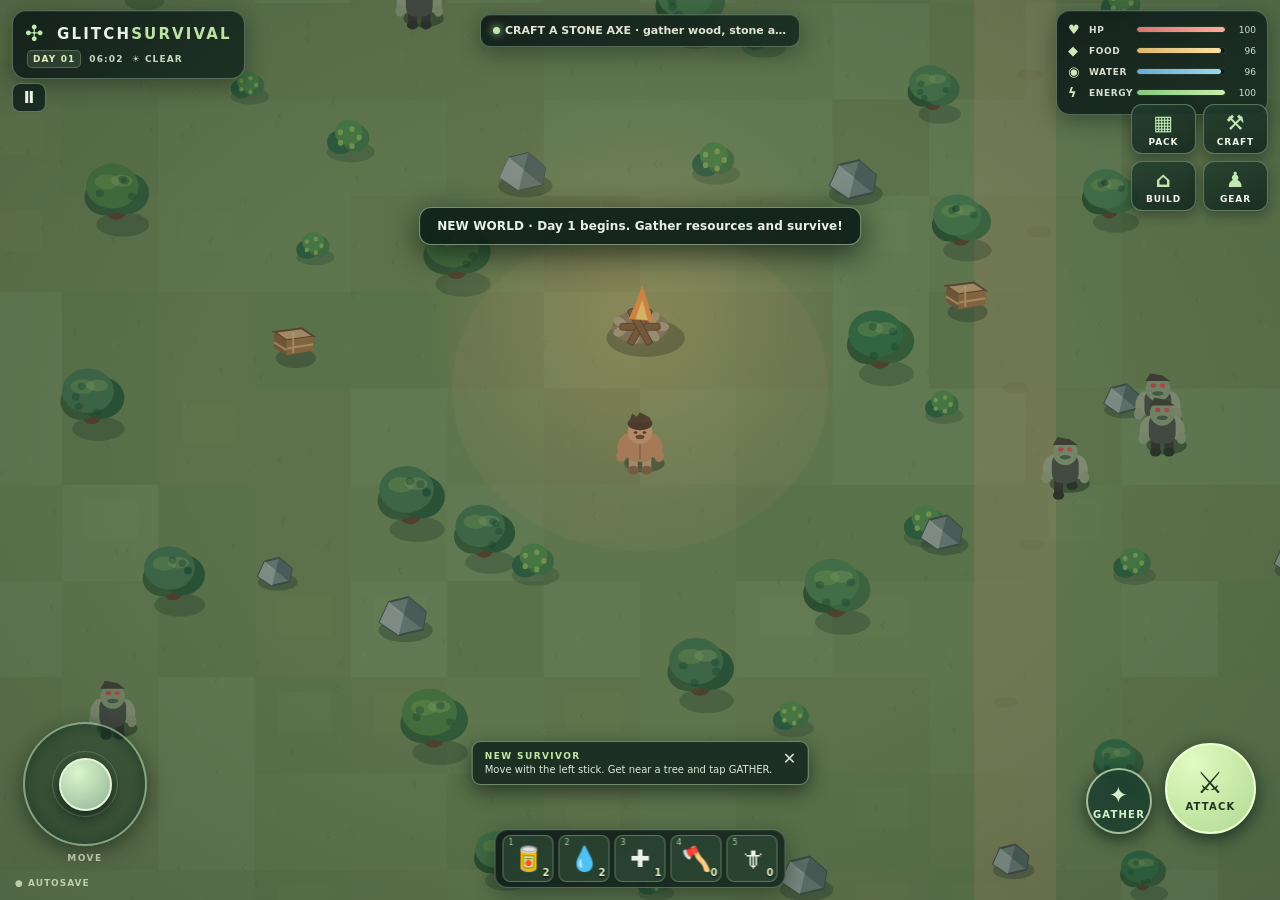
==== afterfall_survival.html @ 34f7d071 "Rebuild Glitch Survival as a mobile top-down 2D survival game" ====
<!doctype html>
<html lang="en">
<head>
<meta charset="utf-8">
<meta name="viewport" content="width=device-width, initial-scale=1, viewport-fit=cover, maximum-scale=1, user-scalable=no">
<meta name="theme-color" content="#14231d">
<meta name="description" content="Glitch Survival — a top-down 2D browser survival game. Gather, craft, fight zombies and build your base.">
<title>GLITCH SURVIVAL — 2D Wasteland</title>
<style>
:root{color-scheme:dark;--ink:#e9f1e7;--muted:#adc0aa;--line:#59725f;--forest:#10201a;--accent:#bce9aa;--amber:#ebc27d;--danger:#e98680}
*{box-sizing:border-box}html,body{margin:0;padding:0;width:100%;height:100%;overflow:hidden;background:#182a20;color:var(--ink);font-family:system-ui,-apple-system,Segoe UI,sans-serif;user-select:none;-webkit-user-select:none;touch-action:none;-webkit-tap-highlight-color:transparent}
button{font:inherit;cursor:pointer;-webkit-tap-highlight-color:transparent;touch-action:manipulation}
button:focus-visible{outline:2px solid #cef7b5;outline-offset:3px}
.hidden{display:none!important}#app{position:fixed;inset:0;height:100vh;height:100dvh;width:100%;overflow:hidden;background:#63744c}#world{position:absolute;inset:0;width:100%;height:100%;display:block;touch-action:none}
#vignette{position:absolute;inset:0;pointer-events:none;background:radial-gradient(ellipse at 50% 48%,transparent 48%,#0c181726 100%);z-index:1}
.glass{background:linear-gradient(145deg,#101d19ef,#16281fde);border:1px solid #90ae9380;box-shadow:0 6px 22px #07130c65,inset 0 1px 0 #c3e1ba1a;backdrop-filter:blur(9px);-webkit-backdrop-filter:blur(9px)}
.brand{position:absolute;left:max(12px,env(safe-area-inset-left));top:max(10px,env(safe-area-inset-top));border-radius:14px;padding:10px 12px;z-index:4;max-width:275px}
.brand-title{font-size:15px;font-weight:900;letter-spacing:2.15px;white-space:nowrap}.brand-mark{color:#bfeaae;font-size:22px;margin-right:4px;vertical-align:-2px}.brand .accent{color:#bde4a5}.brand-meta{display:flex;gap:8px;align-items:center;margin:4px 0 0 2px;font-size:9px;font-weight:800;letter-spacing:1.1px;color:#c9d8bf;white-space:nowrap}.tag{padding:3px 5px;background:#aed49b24;border:1px solid #9bc08f55;border-radius:5px;color:#e4edb8}
.stats{position:absolute;right:max(12px,env(safe-area-inset-right));top:max(10px,env(safe-area-inset-top));width:212px;z-index:4;border-radius:14px;padding:11px 11px 8px}
.stat{display:grid;grid-template-columns:16px 42px 1fr 25px;gap:5px;align-items:center;margin:0 0 6px;font-size:10px}.stat-icon{font-size:13px;font-weight:900;color:#cde9ba}.stat-name{font-size:9px;letter-spacing:.6px;color:#d7e0d0;font-weight:800}.stat-value{font-size:9px;font-variant-numeric:tabular-nums;text-align:right;color:#d7dfd4}.meter{height:7px;background:#05141088;border-radius:10px;border:1px solid #94b29129;overflow:hidden}.meter-fill{height:100%;border-radius:10px;transition:width .2s;width:100%}.hp{background:linear-gradient(90deg,#da756f,#ffab9a)}.food{background:linear-gradient(90deg,#e0b66d,#fae2a4)}.water{background:linear-gradient(90deg,#6aa9d4,#9bd8ee)}.energy{background:linear-gradient(90deg,#83c97e,#c8efab)}
.toast{position:absolute;top:23%;left:50%;transform:translate(-50%,-7px);opacity:0;transition:opacity .22s,transform .22s;pointer-events:none;z-index:15;white-space:normal;max-width:80vw;font-size:12px;font-weight:750;letter-spacing:.1px;text-align:center;padding:11px 17px;background:#102019ed;border:1px solid #bad5aa99;border-radius:12px;box-shadow:0 8px 30px #07120eb3}.toast.show{opacity:1;transform:translate(-50%,0)}
.action-prompt{position:absolute;left:50%;transform:translateX(-50%);bottom:130px;padding:6px 11px;border-radius:8px;z-index:3;white-space:nowrap;font-size:10px;letter-spacing:.25px;color:#f5ead2;pointer-events:none;max-width:50vw;overflow:hidden;text-overflow:ellipsis}
.mission{position:absolute;top:14px;left:50%;transform:translateX(-50%);z-index:3;border-radius:10px;padding:9px 12px;max-width:320px;font-size:11px;font-weight:650;white-space:nowrap;overflow:hidden;text-overflow:ellipsis;color:#e4e4d5}.mission-dot{width:7px;height:7px;display:inline-block;background:#bdeaa8;border-radius:50%;margin-right:5px;box-shadow:0 0 9px #bdeaa8}
.menu-triggers{position:absolute;z-index:5;right:max(12px,env(safe-area-inset-right));top:104px;display:grid;grid-template-columns:repeat(2,65px);gap:7px}
.menu-trigger{min-width:0;min-height:50px;border-radius:11px;background:linear-gradient(160deg,#213e2dda,#17281fe8);border:1px solid #89a78992;color:#f0f6e8;box-shadow:0 4px 12px #0d1f186c;display:flex;flex-direction:column;align-items:center;justify-content:center;gap:2px;font-size:9px;letter-spacing:.9px;font-weight:800}.menu-trigger:active{transform:scale(.95);background:#344e3d}.trigger-icon{font-size:21px;color:#bfe9b0;line-height:23px}
.joystick{position:absolute;z-index:6;left:max(23px,env(safe-area-inset-left));bottom:calc(54px + env(safe-area-inset-bottom));width:124px;height:124px;border-radius:50%;background:#1b372874;border:2px solid #c8ebbf85;box-shadow:inset 0 0 18px #0b271a83,0 6px 20px #07181084;display:flex;align-items:center;justify-content:center;touch-action:none;pointer-events:auto}
.joystick::before{content:"";position:absolute;inset:27px;border-radius:50%;border:1px solid #ccebb835}.joystick-inner{width:53px;height:53px;background:radial-gradient(circle at 35% 26%,#d9f6ca,#93b398);border:2px solid #e4f5d8;border-radius:50%;box-shadow:0 6px 16px #07160fbb;transition:transform .05s;touch-action:none}.joystick-label{position:absolute;bottom:-19px;font-size:9px;color:#e6e9cfb9;letter-spacing:1.5px;font-weight:800}
.action-controls{position:absolute;z-index:6;right:max(24px,env(safe-area-inset-right));bottom:calc(66px + env(safe-area-inset-bottom));display:flex;align-items:flex-end;gap:13px}.action-circle{display:flex;flex-direction:column;align-items:center;justify-content:center;border-radius:50%;font-size:10px;font-weight:900;letter-spacing:1.2px;border:2px solid #d3ecbfbb;box-shadow:0 5px 18px #071812b4}.action-circle:active{transform:scale(.94)}.action-icon{font-size:23px;line-height:27px}.action-circle.interact{height:66px;width:66px;background:#1f4031e8;color:#d6f1ca}.action-circle.attack{height:91px;width:91px;color:#1f3321;background:radial-gradient(circle at 30% 20%,#e2fac0,#b0d992);border-color:#ecffd3}.action-circle.attack .action-icon{font-size:30px;line-height:36px}
.quickbar{position:absolute;left:50%;transform:translateX(-50%);bottom:max(12px,env(safe-area-inset-bottom));z-index:5;display:flex;align-items:center;gap:5px;padding:5px 7px;border-radius:13px}.quick-slot{width:51px;height:47px;position:relative;display:flex;align-items:center;justify-content:center;background:#304b37b8;border-radius:8px;border:1px solid #a5c09a69;color:#e9f1e8}.quick-slot:active{background:#67915e}.quick-slot.selected{outline:2px solid #e6d19b;background:#56794a}.quick-icon{font-size:24px;line-height:1}.quick-amount{position:absolute;right:3px;bottom:3px;font-size:10px;font-weight:900;color:#e1f1c9;text-shadow:0 1px 2px #000}.quick-key{position:absolute;top:2px;left:5px;font-size:8px;color:#b3c7ad}
.bottom-left-meta{position:absolute;left:15px;bottom:12px;color:#e8f3d5ba;font-size:9px;font-weight:850;letter-spacing:1px;z-index:2;pointer-events:none}.pause-btn{position:absolute;top:83px;left:12px;z-index:5;width:34px;height:29px;background:#12231cdd;border:1px solid #b2c8af77;color:#e9f3e5;border-radius:8px;font-weight:900}
.modal-shell{position:absolute;z-index:30;inset:0;background:#060e0cc4;display:flex;align-items:center;justify-content:center;padding:15px;touch-action:pan-y}.modal{width:min(680px,100%);max-height:min(92dvh,740px);display:flex;flex-direction:column;border-radius:17px;overflow:hidden;border:1px solid #a2c29b99}.modal-header{display:flex;justify-content:space-between;align-items:center;padding:16px 19px 10px}.modal-kicker{font-size:9px;color:#abcda0;letter-spacing:1.8px;font-weight:800}.modal-header h2{font-size:24px;letter-spacing:.3px;margin:4px 0 0}.close-modal{width:36px;height:36px;border:1px solid #82a38e81;color:#e3ebdc;background:#324c3b;border-radius:10px;font-size:18px}
.modal-tabs{display:flex;gap:3px;padding:4px 15px 10px;overflow:auto;scrollbar-width:none}.modal-tab{flex:1;min-width:max-content;padding:10px 10px;font-size:10px;font-weight:900;letter-spacing:.8px;border:1px solid transparent;border-radius:8px;color:#b6c8b2;background:transparent}.modal-tab.current{color:#eaffdd;background:#6e976050;border-color:#b8d1a56b}.modal-body{flex:1;min-height:0;overflow:auto;padding:8px 18px 20px;touch-action:pan-y;overscroll-behavior:contain}.panel-note{font-size:11px;color:#bbcbb4;line-height:1.55;margin:0 0 13px}.items-grid{display:grid;grid-template-columns:repeat(auto-fill,minmax(145px,1fr));gap:9px}.item-card{border:1px solid #708d786d;background:#172920b5;border-radius:12px;padding:12px;display:flex;flex-direction:column;gap:7px;min-width:0}.item-card .item-top{display:flex;align-items:center;gap:9px}.item-card .item-emoji{font-size:29px;background:#718c6729;padding:7px;border-radius:8px;min-width:45px;text-align:center}.item-title{font-size:12px;font-weight:850;line-height:1.2}.item-desc{font-size:10px;line-height:1.4;color:#b5c9ad;min-height:29px}.item-cost{font-size:10px;color:#e4ce9a}.small-btn{margin-top:auto;border:1px solid #b8de9e8a;background:#a5d690;color:#203421;font-size:10px;font-weight:900;border-radius:8px;padding:8px 9px}.small-btn:disabled{opacity:.38;filter:saturate(.55);cursor:default}.small-btn.secondary{color:#d3e7c8;background:#395641}
.resources{display:flex;flex-wrap:wrap;gap:6px;margin-bottom:13px}.resource-chip{padding:8px 9px;background:#40563b77;border:1px solid #7da07a67;border-radius:7px;font-size:11px;font-weight:700}.section-title{font-size:12px;font-weight:900;color:#bce4a6;letter-spacing:1.1px;margin:12px 0}.equipment-grid{display:grid;grid-template-columns:repeat(2,minmax(0,1fr));gap:9px}.gear-slot{border:1px solid #7f9a7b82;background:#293a2d99;padding:11px;border-radius:11px}.gear-slot strong{display:block;font-size:10px;color:#b8d3af;letter-spacing:1px;margin-bottom:5px}.gear-slot span{font-size:12px;font-weight:800}.accent-text{color:#bce9aa}.warn-text{color:#efc895}.field-help{border-left:3px solid #a5d593;padding-left:9px;color:#d3dcca;font-size:11px;line-height:1.5;margin:15px 0}
.death-screen{position:absolute;z-index:50;inset:0;background:#070e0be6;display:flex;align-items:center;justify-content:center;padding:18px}.death-panel{max-width:440px;border-radius:18px;padding:31px 26px;text-align:center}.skull{font-size:50px}.death-panel h1{font-size:26px;letter-spacing:1px}.death-panel p{font-size:13px;color:#ced8c8;line-height:1.5}.primary-btn{padding:13px 20px;border:1px solid #e5ffce;border-radius:12px;background:#bde5a9;color:#203422;font-size:12px;font-weight:900;letter-spacing:.5px;margin-top:12px}.onboarding{position:absolute;bottom:115px;left:50%;transform:translateX(-50%);z-index:8;background:#1a2c22ed;border:1px solid #b6d5a986;border-radius:9px;max-width:min(460px,65vw);min-width:170px;padding:9px 35px 9px 12px;display:flex;flex-direction:column;gap:3px;box-shadow:0 7px 20px #0c1a13a0}.onboarding-label{font-size:9px;letter-spacing:1.4px;font-weight:900;color:#bfe9a4}.onboarding #onboarding-text{font-size:10px;color:#e1e8d9}.onboarding button{position:absolute;right:5px;top:6px;background:transparent;border:0;color:#dce7d0}
@media (max-width:900px){.mission{display:none}.brand{padding:7px 9px;max-width:240px}.brand-title{font-size:12px;letter-spacing:1.3px}.brand-mark{font-size:17px}.brand-meta{font-size:8px;gap:5px}.stats{width:173px;padding:7px 7px 4px}.stat{grid-template-columns:13px 36px 1fr 21px;font-size:9px;gap:3px;margin-bottom:5px}.stat-name,.stat-value{font-size:8px}.meter{height:6px}.menu-triggers{top:89px;grid-template-columns:repeat(2,52px);gap:5px}.menu-trigger{min-height:40px;font-size:8px;border-radius:8px}.trigger-icon{font-size:17px;line-height:18px}.pause-btn{top:72px;left:11px}}
@media (max-height:500px) and (min-width:540px){.brand{top:8px;left:max(9px,env(safe-area-inset-left));padding:6px 9px}.brand-meta{margin-top:1px}.stats{top:8px;right:max(9px,env(safe-area-inset-right))}.menu-triggers{top:120px;right:max(10px,env(safe-area-inset-right))}.joystick{height:110px;width:110px;left:max(20px,env(safe-area-inset-left));bottom:calc(58px + env(safe-area-inset-bottom))}.joystick-inner{width:47px;height:47px}.action-controls{bottom:calc(62px + env(safe-area-inset-bottom));right:max(15px,env(safe-area-inset-right));gap:8px}.action-circle.interact{width:57px;height:57px}.action-circle.attack{width:79px;height:79px}.action-circle .action-icon{font-size:21px}.action-circle.attack .action-icon{font-size:25px;line-height:30px}.quickbar{bottom:max(6px,env(safe-area-inset-bottom));padding:3px 5px}.quick-slot{width:43px;height:39px}.quick-icon{font-size:21px}.action-prompt{bottom:79px;max-width:42vw;font-size:9px}.onboarding{bottom:75px;max-width:48vw}.pause-btn{left:9px;top:70px}}
@media(max-width:539px){.brand{max-width:190px}.brand-title{font-size:11px;letter-spacing:1px}.brand-meta{gap:4px;font-size:7px}.stats{width:152px}.stat{grid-template-columns:11px 31px 1fr 18px;gap:2px}.stat-name,.stat-value{font-size:7px}.menu-triggers{right:8px;top:128px;grid-template-columns:repeat(2,49px)}.menu-trigger{min-height:43px}.joystick{bottom:calc(40px + env(safe-area-inset-bottom));left:16px;width:112px;height:112px}.action-controls{bottom:calc(43px + env(safe-area-inset-bottom));right:13px;gap:7px}.action-circle.interact{height:54px;width:54px;font-size:8px}.action-circle.attack{height:77px;width:77px;font-size:9px}.quickbar{bottom:calc(175px + env(safe-area-inset-bottom));padding:3px 4px}.quick-slot{width:45px;height:41px}.action-prompt{bottom:230px;font-size:9px}.onboarding{bottom:239px;max-width:85vw}.bottom-left-meta{display:none}.modal-body{padding:7px 12px 15px}.modal-header{padding:11px 13px 6px}.modal-header h2{font-size:19px}.modal-tabs{padding:4px 9px 8px}.modal-tab{padding:8px 6px;font-size:9px}.items-grid{grid-template-columns:repeat(2,minmax(0,1fr))}}
@media(max-height:360px) and (min-width:540px){.joystick{height:92px;width:92px;bottom:48px}.joystick-inner{height:41px;width:41px}.action-controls{bottom:49px}.action-circle.attack{height:68px;width:68px}.action-circle.interact{height:49px;width:49px}.quickbar{bottom:5px}.quick-slot{height:34px}.menu-triggers{top:105px}.menu-trigger{min-height:36px}.action-prompt,.onboarding{display:none}}

#app:has(.onboarding:not(.hidden)) .action-prompt{display:none}

</style>
</head>
<body>
<div id="app">
  <canvas id="world" aria-label="Top-down Glitch Survival world"></canvas>
  <div id="vignette"></div>
  <header class="brand glass">
    <div class="brand-title"><span class="brand-mark">✣</span> GLITCH<span class="accent">SURVIVAL</span></div>
    <div class="brand-meta"><span class="tag" id="day-label">DAY 01</span><span id="time-label">06:00</span><span id="weather-label">☀ CLEAR</span></div>
  </header>
  <div class="stats glass" aria-label="Survival status">
    <div class="stat"><span class="stat-icon">♥</span><span class="stat-name">HP</span><div class="meter"><div class="meter-fill hp" id="hp-bar"></div></div><span id="hp-label" class="stat-value">100</span></div>
    <div class="stat"><span class="stat-icon">◆</span><span class="stat-name">FOOD</span><div class="meter"><div class="meter-fill food" id="hunger-bar"></div></div><span id="hunger-label" class="stat-value">100</span></div>
    <div class="stat"><span class="stat-icon">◉</span><span class="stat-name">WATER</span><div class="meter"><div class="meter-fill water" id="thirst-bar"></div></div><span id="thirst-label" class="stat-value">100</span></div>
    <div class="stat"><span class="stat-icon">ϟ</span><span class="stat-name">ENERGY</span><div class="meter"><div class="meter-fill energy" id="stamina-bar"></div></div><span id="stamina-label" class="stat-value">100</span></div>
  </div>
  <div id="toast" class="toast" role="status" aria-live="polite"></div>
  <div id="action-prompt" class="action-prompt glass">✦ Explore, gather, survive.</div>
  <div class="mission glass"><span class="mission-dot"></span><span id="mission-text">Find wood and stone. Craft your first axe.</span></div>
  <nav class="menu-triggers" aria-label="Game menus">
    <button class="menu-trigger" data-open="inventory" aria-label="Open backpack"><span class="trigger-icon">▦</span><span>PACK</span></button>
    <button class="menu-trigger" data-open="craft" aria-label="Craft items"><span class="trigger-icon">⚒</span><span>CRAFT</span></button>
    <button class="menu-trigger" data-open="build" aria-label="Build a base"><span class="trigger-icon">⌂</span><span>BUILD</span></button>
    <button class="menu-trigger" data-open="gear" aria-label="Equip clothing"><span class="trigger-icon">♟</span><span>GEAR</span></button>
  </nav>
  <div class="joystick" id="joystick" aria-label="Touch movement joystick" role="group"><div class="joystick-inner" id="joystick-inner"></div><span class="joystick-label">MOVE</span></div>
  <div class="action-controls">
    <button id="interact-btn" class="action-circle interact" aria-label="Gather or interact"><span class="action-icon">✦</span><span>GATHER</span></button>
    <button id="attack-btn" class="action-circle attack" aria-label="Attack nearby zombie"><span class="action-icon">⚔</span><span>ATTACK</span></button>
  </div>
  <div class="quickbar glass" aria-label="Quick-use inventory">
    <button class="quick-slot" data-quick="0" title="Use food"><span class="quick-icon">🥫</span><span class="quick-amount" id="quick-food">2</span><span class="quick-key">1</span></button>
    <button class="quick-slot" data-quick="1" title="Drink water"><span class="quick-icon">💧</span><span class="quick-amount" id="quick-water">2</span><span class="quick-key">2</span></button>
    <button class="quick-slot" data-quick="2" title="Use bandage"><span class="quick-icon">✚</span><span class="quick-amount" id="quick-bandage">0</span><span class="quick-key">3</span></button>
    <button class="quick-slot" data-quick="3" title="Equip axe"><span class="quick-icon">🪓</span><span class="quick-amount" id="quick-axe">0</span><span class="quick-key">4</span></button>
    <button class="quick-slot" data-quick="4" title="Equip spear"><span class="quick-icon">🗡</span><span class="quick-amount" id="quick-spear">0</span><span class="quick-key">5</span></button>
  </div>
  <div class="bottom-left-meta" id="save-indicator">● AUTOSAVE</div>
  <button id="pause-btn" class="pause-btn" aria-label="Pause and settings">Ⅱ</button>
  <div class="modal-shell hidden" id="modal-shell" role="presentation">
    <section class="modal glass" role="dialog" aria-modal="true" aria-labelledby="modal-title">
      <div class="modal-header"><div><div class="modal-kicker">GLITCH SURVIVAL / FIELD SYSTEM</div><h2 id="modal-title">Backpack</h2></div><button id="close-modal" class="close-modal" aria-label="Close menu">✕</button></div>
      <div class="modal-tabs">
        <button data-tab="inventory" class="modal-tab">BACKPACK</button>
        <button data-tab="craft" class="modal-tab">CRAFTING</button>
        <button data-tab="build" class="modal-tab">BUILD</button>
        <button data-tab="gear" class="modal-tab">EQUIPMENT</button>
      </div>
      <div id="modal-content" class="modal-body"></div>
    </section>
  </div>
  <div id="death-screen" class="death-screen hidden"><div class="death-panel glass"><div class="skull">☠</div><h1>YOU DIDN'T MAKE IT</h1><p>The wasteland doesn't forgive. Your supplies and base remain.</p><div id="death-stats"></div><button id="respawn-btn" class="primary-btn">RESPAWN AT CAMP →</button></div></div>
  <div class="onboarding" id="onboarding"><span class="onboarding-label">NEW SURVIVOR</span><span id="onboarding-text">Move with the left stick. Get near a tree and tap GATHER.</span><button id="dismiss-onboarding" aria-label="Dismiss tip">✕</button></div>
</div>
<script>
/* GLITCH SURVIVAL — 2D REBOOT
   A self-contained top-down mobile survival game. No third-party JS or assets.
   All sprites are original procedural Canvas 2D artwork.
*/
(()=>{
'use strict';
const canvas=document.getElementById('world');
const ctx=canvas.getContext('2d',{alpha:false});
const $=id=>document.getElementById(id);
const SAVE_KEY='glitch-survival-2d-v1';
const WORLD_LIMIT=2750;
const TAU=Math.PI*2;
const clamp=(v,a,b)=>Math.max(a,Math.min(b,v));
const distance=(ax,ay,bx,by)=>Math.hypot(ax-bx,ay-by);
const randHash=(x,y,s=0)=>{let z=Math.imul((x|0)+92837111,374761393)^Math.imul((y|0)+668265263,1274126177)^Math.imul(s+392017,1103515245);z^=z>>>13;z=Math.imul(z,1274126177);return ((z^(z>>>16))>>>0)/4294967296;};
const mulberry32=(seed)=>()=>{let t=seed+=0x6d2b79f5;t=Math.imul(t^t>>>15,t|1);t^=t+Math.imul(t^t>>>7,t|61);return ((t^t>>>14)>>>0)/4294967296};
const TYPES={
 wood:{name:'Wood',emoji:'🪵'},stone:{name:'Stone',emoji:'🪨'},fiber:{name:'Plant fiber',emoji:'🌿'},cloth:{name:'Cloth',emoji:'🧶'},scrap:{name:'Scrap',emoji:'⚙️'},leather:{name:'Leather',emoji:'🟫'},food:{name:'Canned food',emoji:'🥫'},water:{name:'Water',emoji:'💧'},bandage:{name:'Bandage',emoji:'✚'},
 axe:{name:'Stone axe',emoji:'🪓'},pickaxe:{name:'Stone pickaxe',emoji:'⛏️'},spear:{name:'Wood spear',emoji:'🗡️'},torch:{name:'Torch',emoji:'🔥'},shirt:{name:'Worn shirt',emoji:'👕'},hoodie:{name:'Scavenger hoodie',emoji:'🧥'},cargo:{name:'Cargo trousers',emoji:'👖'},boots:{name:'Worn boots',emoji:'🥾'},backpack:{name:'Small backpack',emoji:'🎒'}
};
const RECIPES=[
 {id:'axe',type:'tool',desc:'Fast tree chopping. Shows in your hand.',cost:{wood:3,stone:2,fiber:1}},
 {id:'pickaxe',type:'tool',desc:'Mine rocks for extra stone.',cost:{wood:3,stone:3,fiber:2}},
 {id:'spear',type:'tool',desc:'Long reach against the infected.',cost:{wood:4,fiber:3,stone:1}},
 {id:'torch',type:'tool',desc:'Light up the night.',cost:{wood:2,fiber:2}},
 {id:'cloth',type:'material',desc:'Weave plant fibers into basic cloth.',cost:{fiber:3}},
 {id:'bandage',type:'medical',desc:'Restores 38 health when used.',cost:{fiber:3,cloth:1}},
 {id:'shirt',type:'clothing',desc:'Wearable shirt. +4% protection.',cost:{cloth:3,fiber:2}},
 {id:'hoodie',type:'clothing',desc:'Scavenger hoodie. +10% protection.',cost:{cloth:6,scrap:2}},
 {id:'cargo',type:'clothing',desc:'Cargo pants. +5% protection.',cost:{cloth:4,fiber:3}},
 {id:'boots',type:'clothing',desc:'Sturdy boots. +5% protection.',cost:{cloth:3,leather:2}},
 {id:'backpack',type:'clothing',desc:'Visible on your back. +20 carry capacity.',cost:{cloth:4,fiber:3,scrap:1}}
];
const RECIPE_BY_ID=Object.fromEntries(RECIPES.map(r=>[r.id,r]));
const BUILD_RECIPES=[
 {id:'wall',name:'Wooden wall',emoji:'🪵',desc:'Blocks zombies and marks out your base.',cost:{wood:5}},
 {id:'floor',name:'Wood floor',emoji:'▦',desc:'Lays a sturdy foundation.',cost:{wood:3}},
 {id:'campfire',name:'Campfire',emoji:'🔥',desc:'A warm point of light in the dark.',cost:{wood:4,stone:3}},
 {id:'storage',name:'Storage crate',emoji:'📦',desc:'Useful base furnishing.',cost:{wood:6,stone:2}}
];
const MAX_TOOL_USES={axe:28,pickaxe:28,spear:40,torch:65};
let viewport={w:1,h:1,dpr:1,scale:1};
let camera={x:0,y:0};
let gameOver=false,paused=false,modal=null,toastTimeout=0,hitFlash=0,screenShake=0,autosaveClock=0,enemySpawnClock=0,updateClock=0;
const effects=[];
const keys=new Set();
const joy={x:0,y:0,pointer:null};
let nodes=[],zombies=[],buildings=[];
let nextZombieId=0;
const state={player:{x:0,y:55,dir:0,anim:0,attacking:0,attackCooldown:0,hurt:0,footstep:0},hp:100,hunger:96,thirst:96,stamina:100,
 inventory:{wood:0,stone:0,fiber:0,cloth:0,scrap:0,leather:0,food:2,water:2,bandage:1,axe:0,pickaxe:0,spear:0,torch:0,shirt:0,hoodie:0,cargo:0,boots:0,backpack:0},
 equipment:{hand:null,chest:null,legs:'shorts',feet:'sandals',back:null},durability:{},elapsed:0,kills:0,treesCut:0,wallsBuilt:0,lootOpened:0,crafted:0,deathCount:0,flags:{},tutorialStep:0};

// A deterministic world: trees, rocks, crates and fiber bushes have stable IDs for saves.
function createWorld(){
 const rng=mulberry32(870223);
 nodes=[];
 const spacing=155;
 let id=0;
 for(let row=-18;row<=18;row++)for(let col=-18;col<=18;col++){
  const gx=col*spacing,gy=row*spacing;
  if(Math.hypot(gx,gy)<185)continue;
  const roll=rng();
  const kind=roll<.36?'tree':roll<.50?'rock':roll<.66?'bush':roll<.695?'crate':null;
  if(!kind)continue;
  const x=gx+(rng()-.5)*108,y=gy+(rng()-.5)*106;
  const size=(kind==='tree'?26:kind==='rock'?21:kind==='bush'?20:21)*(0.75+rng()*.48);
  nodes.push({id:'n'+id++,kind,x,y,size,variant:Math.floor(rng()*100),hp:kind==='tree'?3:kind==='rock'?3:kind==='bush'?1:1,maxhp:kind==='tree'?3:kind==='rock'?3:1,regenAt:0});
 }
 // Resource patch guaranteed near the starting clearing, away from the fire.
 const starters=[['tree',-164,-115],['tree',214,-35],['tree',-205,104],['tree',175,187],['rock',-105,-192],['rock',190,-185],['rock',-212,205],['bush',-95,158],['bush',66,-200],['bush',255,124],['crate',290,-83],['crate',-310,-42],['bush',-260,-220]];
 for(const [kind,x,y] of starters){let size=kind==='tree'?29:kind==='rock'?22:20;let hp=kind==='tree'||kind==='rock'?3:1;nodes.push({id:'s'+id++,kind,x,y,size,variant:id%19,hp,maxhp:hp,regenAt:0})}
 buildings=[{id:'starter-camp',kind:'campfire',x:0,y:-65,starter:true}];
 const zrng=mulberry32(320919);
 zombies=[];
 for(let n=0;n<33;n++){
  const angle=zrng()*TAU,rad=370+zrng()*1920;
  addZombie(Math.cos(angle)*rad,Math.sin(angle)*rad,true);
 }
}
function addZombie(x,y,persisted=false){
 const z={id:'z'+nextZombieId++,x,y,spawnX:x,spawnY:y,hp:3,maxhp:3,dir:0,walk:0,attackCooldown:Math.random()*1.1,stagger:0,deadUntil:0,aggro:0,persisted};
 zombies.push(z);return z;
}
function nodeActive(n){return !n.regenAt||n.regenAt<=state.elapsed}
function nearbyNode(max=84){let best=null,bestD=max;for(const n of nodes){if(!nodeActive(n))continue;let d=distance(state.player.x,state.player.y,n.x,n.y);if(d<bestD){best=n;bestD=d}}return best}
function nearbyZombie(max=95){let best=null,bestD=max;for(const z of zombies){if(z.deadUntil>state.elapsed||z.hp<=0)continue;let d=distance(state.player.x,state.player.y,z.x,z.y);if(d<bestD){best=z;bestD=d}}return best}
function resourceText(cost){return Object.entries(cost).map(([id,amount])=>`${TYPES[id]?.emoji||'▪'} ${amount}`).join('  ')}
function hasCost(cost){return Object.entries(cost).every(([k,n])=>(state.inventory[k]||0)>=n)}
function consumeCost(cost){if(!hasCost(cost))return false;for(const [k,n] of Object.entries(cost))state.inventory[k]-=n;return true}
function addItem(id,amount){if(!state.inventory.hasOwnProperty(id))return;state.inventory[id]+=amount;flashItem(id,amount)}
function flashItem(id,amount){effects.push({kind:'text',x:state.player.x,y:state.player.y-39,t:0,life:1.15,text:`+${amount} ${TYPES[id]?.name||id}`,color:'#d7ffd0'})}
function showToast(text,duration=2400){const el=$('toast');el.textContent=text;el.classList.add('show');clearTimeout(toastTimeout);toastTimeout=setTimeout(()=>el.classList.remove('show'),duration)}
function setMission(){let msg='';if((state.inventory.axe||0)===0 && state.equipment.hand!=='axe')msg='CRAFT A STONE AXE · gather wood, stone and fiber';else if(state.treesCut<2)msg='CHOP TWO TREES · equip your axe, then GATHER';else if(state.wallsBuilt<1)msg='BUILD A WALL · open BUILD when you have 5 wood';else if(state.kills<2)msg='SURVIVE · defeat 2 infected';else msg='BUILD YOUR BASE · explore, loot and survive the night';$('mission-text').textContent=msg}
function status(){const d=1+Math.floor(state.elapsed/600);let mins=(6*60+Math.floor((state.elapsed%600)/600*24*60))%(24*60);let hh=String(Math.floor(mins/60)).padStart(2,'0'),mm=String(mins%60).padStart(2,'0');$('day-label').textContent='DAY '+String(d).padStart(2,'0');$('time-label').textContent=hh+':'+mm;$('weather-label').textContent=(mins<350||mins>1150)?'☾ NIGHT':'☀ CLEAR';for(const [name,value] of [['hp',state.hp],['hunger',state.hunger],['thirst',state.thirst],['stamina',state.stamina]]){$(name+'-bar').style.width=clamp(value,0,100)+'%';$(name+'-label').textContent=Math.ceil(value)}
 $('quick-food').textContent=state.inventory.food;$('quick-water').textContent=state.inventory.water;$('quick-bandage').textContent=state.inventory.bandage;$('quick-axe').textContent=state.inventory.axe;$('quick-spear').textContent=state.inventory.spear;
 document.querySelectorAll('.quick-slot').forEach(el=>el.classList.toggle('selected',(el.dataset.quick==='3'&&state.equipment.hand==='axe')||(el.dataset.quick==='4'&&state.equipment.hand==='spear')));
 setMission();
}
function saveGame(silent=true){
 try{
  const save={version:1,elapsed:state.elapsed,player:{x:state.player.x,y:state.player.y,dir:state.player.dir},hp:state.hp,hunger:state.hunger,thirst:state.thirst,stamina:state.stamina,inventory:state.inventory,equipment:state.equipment,durability:state.durability,kills:state.kills,treesCut:state.treesCut,wallsBuilt:state.wallsBuilt,lootOpened:state.lootOpened,crafted:state.crafted,deathCount:state.deathCount,flags:state.flags,
   nodes:nodes.filter(n=>n.hp!==n.maxhp||n.regenAt>state.elapsed).map(n=>[n.id,n.hp,n.regenAt]),buildings:buildings.filter(b=>!b.starter),deadZombies:zombies.filter(z=>z.deadUntil>state.elapsed).map(z=>[z.id,z.deadUntil]),nextZombieId};
  localStorage.setItem(SAVE_KEY,JSON.stringify(save));$('save-indicator').textContent='● SAVED';if(!silent)showToast('Progress saved to this device');return true;
 }catch(e){console.warn('Save failed',e);$('save-indicator').textContent='○ SAVE UNAVAILABLE';return false}
}
function loadGame(){let raw;try{raw=localStorage.getItem(SAVE_KEY)}catch(e){return false}if(!raw)return false;try{
 const obj=JSON.parse(raw);if(obj.version!==1||!obj.player||typeof obj.player.x!=='number')return false;
 const numbers=['elapsed','hp','hunger','thirst','stamina','kills','treesCut','wallsBuilt','lootOpened','crafted','deathCount'];
 for(const k of numbers)if(Number.isFinite(obj[k]))state[k]=Math.max(0,obj[k]);
 state.hp=clamp(state.hp,0,100);state.hunger=clamp(state.hunger,0,100);state.thirst=clamp(state.thirst,0,100);state.stamina=clamp(state.stamina,0,100);
 state.player.x=clamp(obj.player.x,-WORLD_LIMIT,WORLD_LIMIT);state.player.y=clamp(obj.player.y,-WORLD_LIMIT,WORLD_LIMIT);state.player.dir=Number.isFinite(obj.player.dir)?obj.player.dir:0;
 for(const k of Object.keys(state.inventory))if(Number.isFinite(obj.inventory?.[k]))state.inventory[k]=clamp(Math.floor(obj.inventory[k]),0,9999);
 const valid={hand:[null,'axe','pickaxe','spear','torch'],chest:[null,'shirt','hoodie'],legs:['shorts','cargo'],feet:['sandals','boots'],back:[null,'backpack']};
 for(const k of Object.keys(valid)){let value=obj.equipment?.[k];if(valid[k].includes(value))state.equipment[k]=value}
 for(const k of Object.keys(MAX_TOOL_USES))if(Number.isFinite(obj.durability?.[k]))state.durability[k]=clamp(Math.floor(obj.durability[k]),0,MAX_TOOL_USES[k]);
 const nodeMap=new Map(nodes.map(n=>[n.id,n]));if(Array.isArray(obj.nodes))for(const [id,hp,regenAt] of obj.nodes){const n=nodeMap.get(id);if(n){n.hp=clamp(Number(hp)||0,0,n.maxhp);n.regenAt=Math.max(0,Number(regenAt)||0)}}
 if(Array.isArray(obj.buildings))buildings.push(...obj.buildings.filter(b=>b&&['wall','floor','campfire','storage'].includes(b.kind)&&Number.isFinite(b.x)&&Number.isFinite(b.y)&&Math.abs(b.x)<WORLD_LIMIT&&Math.abs(b.y)<WORLD_LIMIT).slice(0,400));
 const deadMap=new Map(Array.isArray(obj.deadZombies)?obj.deadZombies:[]);for(const z of zombies){const t=deadMap.get(z.id);if(Number.isFinite(t)&&t>state.elapsed){z.deadUntil=t;z.hp=0}}
 state.flags=(obj.flags&&typeof obj.flags==='object')?obj.flags:{};
 if(state.hp<=0){state.hp=80;state.player.x=0;state.player.y=60}
 camera.x=state.player.x;camera.y=state.player.y;
 return true;
 }catch(e){console.warn('Ignoring invalid save',e);return false}}
function hurtPlayer(raw){if(state.player.hurt>.1)return;const protection=(state.equipment.chest==='hoodie'?.13:state.equipment.chest==='shirt'?.05:0)+(state.equipment.legs==='cargo'?.05:0)+(state.equipment.feet==='boots'?.05:0);const dmg=Math.max(1,raw*(1-protection));state.hp=Math.max(0,state.hp-dmg);state.player.hurt=.52;hitFlash=.48;screenShake=6;effects.push({kind:'text',x:state.player.x,y:state.player.y-27,text:'-'+Math.ceil(dmg),color:'#ff8880',t:0,life:1});if(state.hp<=0)die()}
function die(){gameOver=true;joy.x=joy.y=0;keys.clear();$('death-screen').classList.remove('hidden');$('death-stats').textContent=`DAY ${Math.floor(state.elapsed/600)+1}  •  ${state.kills} KILLS  •  ${state.treesCut} TREES CUT`;saveGame();}
function respawn(){state.hp=100;state.hunger=Math.max(state.hunger,56);state.thirst=Math.max(state.thirst,56);state.stamina=100;state.player.x=0;state.player.y=55;state.deathCount++;state.player.hurt=1.25;gameOver=false;$('death-screen').classList.add('hidden');for(const z of zombies)if(z.hp>0&&distance(0,0,z.x,z.y)<240){z.x=z.spawnX;z.y=z.spawnY}saveGame();showToast('Respawned at camp. Your base and gear are safe.');}
function useSupply(id){if((state.inventory[id]||0)<1){showToast(`No ${TYPES[id]?.name||id} left`);return}if(id==='food'&&state.hunger>=99||id==='water'&&state.thirst>=99||id==='bandage'&&state.hp>=99){showToast('You do not need that yet');return}state.inventory[id]--;if(id==='food')state.hunger=clamp(state.hunger+38,0,100);if(id==='water')state.thirst=clamp(state.thirst+46,0,100);if(id==='bandage')state.hp=clamp(state.hp+38,0,100);showToast(`Used ${TYPES[id].name}`);status();saveGame()}
function equip(id){if(!TYPES[id])return;const slot=['axe','pickaxe','spear','torch'].includes(id)?'hand':['shirt','hoodie'].includes(id)?'chest':id==='cargo'?'legs':id==='boots'?'feet':id==='backpack'?'back':null;if(!slot)return;if((state.inventory[id]||0)<1){showToast(`Craft or find ${TYPES[id].name} first`);return}
 const current=state.equipment[slot];state.equipment[slot]=current===id?(slot==='legs'?'shorts':slot==='feet'?'sandals':null):id;if(slot==='hand'&&!state.durability[id])state.durability[id]=MAX_TOOL_USES[id];showToast(state.equipment[slot]===id?`Equipped ${TYPES[id].name}`:`Unequipped ${TYPES[id].name}`);status();if(modal)renderModal();saveGame()}
function toolWear(id,cost=1){if(state.equipment.hand!==id)return;let d=state.durability[id]??MAX_TOOL_USES[id];d-=cost;if(d<=0){state.inventory[id]=Math.max(0,state.inventory[id]-1);if(state.inventory[id]>0){d=MAX_TOOL_USES[id];showToast(`${TYPES[id].name} broke · using a spare`)}else{d=0;state.equipment.hand=null;showToast(`${TYPES[id].name} broke. Craft another.`)}}state.durability[id]=d}
function craft(id){const recipe=RECIPE_BY_ID[id];if(!recipe)return;if(!consumeCost(recipe.cost)){showToast('Not enough resources to craft '+TYPES[id].name);return}addItem(id,1);state.crafted++;if(['axe','pickaxe','spear','torch'].includes(id)){if(!state.durability[id])state.durability[id]=MAX_TOOL_USES[id];if(!state.equipment.hand)state.equipment.hand=id;}showToast(`Crafted ${TYPES[id].name}!${state.equipment.hand===id?' Equipped':''}`);status();renderModal();saveGame()}
function canPlaceAt(x,y){if(Math.abs(x)>WORLD_LIMIT-50||Math.abs(y)>WORLD_LIMIT-50)return false;if(distance(x,y,0,-65)<36)return false;for(const b of buildings)if(distance(x,y,b.x,b.y)<47)return false;for(const n of nodes)if(nodeActive(n)&&['tree','rock'].includes(n.kind)&&distance(x,y,n.x,n.y)<n.size+29)return false;return true}
function placeBuilding(id){const recipe=BUILD_RECIPES.find(r=>r.id===id);if(!recipe)return;if(!hasCost(recipe.cost)){showToast(`Need ${resourceText(recipe.cost)} to build ${recipe.name}`);return}
 const p=state.player,dist=68;const x=Math.round((p.x+Math.sin(p.dir)*dist)/54)*54,y=Math.round((p.y-Math.cos(p.dir)*dist)/54)*54;
 if(!canPlaceAt(x,y)){showToast('Move to a clear spot to place this structure');return}
 consumeCost(recipe.cost);buildings.push({id:'b'+Date.now()+'-'+buildings.length,kind:id,x,y});if(id==='wall')state.wallsBuilt++;showToast(`${recipe.name} placed!`);status();renderModal();saveGame()}
function gather(){if(paused||gameOver)return;const n=nearbyNode(92);if(!n){const z=nearbyZombie(81);if(z){attack();return}showToast('Move closer to a tree, rock, bush or crate');return}
 const p=state.player;p.dir=Math.atan2(n.x-p.x,-(n.y-p.y));p.attacking=.33;p.attackCooldown=Math.max(p.attackCooldown,.23);
 effects.push({kind:'slash',x:n.x,y:n.y,t:0,life:.22,angle:p.dir,color:'#e6e2c1'});
 if(n.kind==='crate'){
  const chance=randHash(n.variant,Math.floor(state.elapsed)+1,180);
  const loot={food:1+(chance>.65?1:0),water:1,cloth:1+(chance>.52?1:0),scrap:1};
  if(chance>.72)loot.bandage=1;if(chance>.87)loot.shirt=1;
  for(const [id,count] of Object.entries(loot))addItem(id,count);
  n.hp=0;n.regenAt=state.elapsed+240;state.lootOpened++;showToast('Supply crate looted! Open your backpack.');
 }else{
  const tool=state.equipment.hand;
  if(n.kind==='tree'&&tool==='axe'||n.kind==='rock'&&tool==='pickaxe'){n.hp-=2;toolWear(tool,1)}else n.hp-=1;
  if(n.hp<=0){
   const resource=n.kind==='tree'?'wood':n.kind==='rock'?'stone':'fiber';let count=n.kind==='tree'?(tool==='axe'?5:3):n.kind==='rock'?(tool==='pickaxe'?4:2):3;
   addItem(resource,count);n.hp=0;n.regenAt=state.elapsed+(n.kind==='tree'?155:n.kind==='rock'?185:75);if(n.kind==='tree')state.treesCut++;showToast(`${n.kind==='tree'?'Tree chopped':n.kind==='rock'?'Rock mined':'Plant harvested'} · +${count} ${TYPES[resource].name}`);
   effects.push({kind:'burst',x:n.x,y:n.y,t:0,life:.5,color:n.kind==='tree'?'#90b369':'#d6c5a0'});
  }else showToast(n.kind==='tree'?(tool==='axe'?'Chopping tree…':'Gathering fallen branches…'):n.kind==='rock'?'Mining stone…':'Gathering fiber…',900)
 }
 status();saveGame();
}
function attack(){if(paused||gameOver)return;const p=state.player;if(p.attackCooldown>0)return;const hand=state.equipment.hand;let range=hand==='spear'?110:hand==='axe'?76:64;let z=nearbyZombie(range);p.attacking=.35;p.attackCooldown=hand==='spear'?.67:.48;state.stamina=Math.max(0,state.stamina-4);
 if(z){p.dir=Math.atan2(z.x-p.x,-(z.y-p.y));let damage=hand==='spear'?2.2:hand==='axe'?1.75:hand==='pickaxe'?1.45:1;z.hp-=damage;z.stagger=.34;z.x+=(z.x-p.x)/(distance(z.x,z.y,p.x,p.y)||1)*16;z.y+=(z.y-p.y)/(distance(z.x,z.y,p.x,p.y)||1)*16;
  effects.push({kind:'text',x:z.x,y:z.y-29,t:0,life:.8,text:`-${Math.ceil(damage)}`,color:'#ffbc99'});
  if(['axe','pickaxe','spear'].includes(hand))toolWear(hand,1);
  if(z.hp<=0){z.hp=0;z.deadUntil=state.elapsed+165;state.kills++;addItem('scrap',1);if(randHash(Math.floor(z.spawnX),Math.floor(z.spawnY),14)>.32)addItem('cloth',1);if(randHash(Math.floor(z.spawnX),Math.floor(z.spawnY),14)>.70)addItem('leather',1);showToast('Infected defeated! Scavenge what you can.');}
 }else{if(hand==='spear'||hand==='axe')toolWear(hand,1);showToast('No infected in range',700)}
 effects.push({kind:'slash',x:p.x+Math.sin(p.dir)*33,y:p.y-Math.cos(p.dir)*33,t:0,life:.26,angle:p.dir,color:hand==='torch'?'#ffae65':'#ffefcd'});status();
}
function useQuick(index){if(index===0)useSupply('food');else if(index===1)useSupply('water');else if(index===2)useSupply('bandage');else if(index===3)equip('axe');else if(index===4)equip('spear')}

// Menus use static recipe definitions; player-controlled text is never injected.
function itemCards(inventory=false){const all=Object.keys(TYPES);return all.filter(id=>inventory?state.inventory[id]>0:true).map(id=>{
 const info=TYPES[id];const qty=state.inventory[id]||0;return `<div class="item-card"><div class="item-top"><div class="item-emoji">${info.emoji}</div><div><div class="item-title">${info.name}</div><div class="item-cost">IN BAG: ${qty}</div></div></div><div class="item-desc">${inventory?itemDetails(id):''}</div>${inventory&&['axe','pickaxe','spear','torch','shirt','hoodie','cargo','boots','backpack'].includes(id)?`<button class="small-btn" data-equip="${id}">${Object.values(state.equipment).includes(id)?'UNEQUIP':'EQUIP'}</button>`:inventory&&['food','water','bandage'].includes(id)?`<button class="small-btn" data-use="${id}">USE</button>`:''}</div>`;
 }).join('')}
function itemDetails(id){if(['axe','pickaxe','spear','torch'].includes(id))return `Tool durability: ${state.durability[id]||MAX_TOOL_USES[id]} / ${MAX_TOOL_USES[id]}`;if(id==='shirt')return 'Basic chest protection.';if(id==='hoodie')return 'Better chest protection.';if(id==='cargo')return 'Leg protection.';if(id==='boots')return 'Sturdy footwear.';if(id==='backpack')return 'Extra storage space.';if(id==='food')return 'Restores hunger.';if(id==='water')return 'Restores thirst.';if(id==='bandage')return 'Restores health.';return 'Use this material to craft and build.'}
function listResources(){return ['wood','stone','fiber','cloth','scrap','leather'].map(id=>`<span class="resource-chip">${TYPES[id].emoji} ${TYPES[id].name} <span class="accent-text">${state.inventory[id]}</span></span>`).join('')}
function renderModal(){if(!modal)return;$('modal-title').textContent={inventory:'Backpack',craft:'Crafting bench',build:'Build your base',gear:'Survivor equipment',settings:'Game & saves'}[modal]||'Survival';document.querySelectorAll('.modal-tab').forEach(t=>t.classList.toggle('current',t.dataset.tab===modal));const body=$('modal-content');
 if(modal==='inventory')body.innerHTML=`<p class="panel-note">Everything you collect stays here. Equip clothing and tools to change how your survivor looks and fights.</p><div class="section-title">SUPPLIES & EQUIPMENT</div><div class="items-grid">${itemCards(true)}</div><p class="field-help">Quick-use food, water, bandages, axe and spear from the bottom hotbar.</p>`;
 if(modal==='craft')body.innerHTML=`<p class="panel-note">Collect resources, craft survival tools, and wear the gear you make. An equipped axe chops trees faster.</p><div class="resources">${listResources()}</div><div class="items-grid">${RECIPES.map(r=>`<div class="item-card"><div class="item-top"><div class="item-emoji">${TYPES[r.id].emoji}</div><div class="item-title">${TYPES[r.id].name}</div></div><div class="item-desc">${r.desc}</div><div class="item-cost">${resourceText(r.cost)}</div><button class="small-btn" data-craft="${r.id}" ${hasCost(r.cost)?'':'disabled'}>CRAFT ITEM</button></div>`).join('')}</div>`;
 if(modal==='build')body.innerHTML=`<p class="panel-note">Structures are placed <strong>in front of your survivor</strong>. Face an open patch of ground, then tap PLACE. Your buildings are saved.</p><div class="resources">${listResources()}</div><div class="items-grid">${BUILD_RECIPES.map(r=>`<div class="item-card"><div class="item-top"><div class="item-emoji">${r.emoji}</div><div class="item-title">${r.name}</div></div><div class="item-desc">${r.desc}</div><div class="item-cost">${resourceText(r.cost)}</div><button class="small-btn" data-build="${r.id}" ${hasCost(r.cost)?'':'disabled'}>PLACE IN WORLD</button></div>`).join('')}</div>`;
 if(modal==='gear'){
 const display={hand:state.equipment.hand?TYPES[state.equipment.hand].name:'Bare hands',chest:state.equipment.chest?TYPES[state.equipment.chest].name:'Bare chest',legs:state.equipment.legs==='shorts'?'Ragged shorts':'Cargo trousers',feet:state.equipment.feet==='sandals'?'Worn sandals':'Worn boots',back:state.equipment.back?'Small backpack':'None'};
 const gearItems=['axe','pickaxe','spear','torch','shirt','hoodie','cargo','boots','backpack'].filter(id=>state.inventory[id]>0);
 body.innerHTML=`<p class="panel-note">Starter survivor: rugged hair, bare chest, ragged shorts and sandals. Equipping clothes or weapons changes your character in the game.</p><div class="equipment-grid">${Object.entries(display).map(([slot,value])=>`<div class="gear-slot"><strong>${slot.toUpperCase()}</strong><span>${value}</span></div>`).join('')}</div><div class="section-title">AVAILABLE GEAR</div><div class="items-grid">${gearItems.length?gearItems.map(id=>`<div class="item-card"><div class="item-top"><div class="item-emoji">${TYPES[id].emoji}</div><div class="item-title">${TYPES[id].name}</div></div><div class="item-desc">${itemDetails(id)}</div><button class="small-btn" data-equip="${id}">${Object.values(state.equipment).includes(id)?'UNEQUIP':'EQUIP'}</button></div>`).join(''):'<p class="panel-note">No crafted clothes yet. Gather supplies and open CRAFTING to make some.</p>'}</div>`;
 }
 if(modal==='settings')body.innerHTML=`<p class="panel-note">Your game saves automatically to this browser. This is a fresh 2D game, separate from the previous 3D version.</p><div class="items-grid"><div class="item-card"><div class="item-title">SAVE GAME</div><div class="item-desc">Store character, inventory, health, buildings and world progress.</div><button class="small-btn" data-save="true">SAVE NOW</button></div><div class="item-card"><div class="item-title">CONTROLS</div><div class="item-desc">Phone: move joystick, GATHER, ATTACK, menus. Computer: WASD/arrows, E, Space, I, C, B, G.</div></div><div class="item-card"><div class="item-title">FRESH START</div><div class="item-desc">Erase this 2D world's progress on this device. Does not touch archived 3D backups.</div><button class="small-btn secondary" data-reset="true">RESET 2D SAVE</button></div></div>`;
}
function openModal(name){modal=name;paused=true;$('modal-shell').classList.remove('hidden');renderModal();joy.x=0;joy.y=0;}
function closeModal(){modal=null;paused=false;$('modal-shell').classList.add('hidden');status()}
function handleModalAction(e){const btn=e.target.closest('button');if(!btn)return;if(btn.dataset.craft)craft(btn.dataset.craft);else if(btn.dataset.build){placeBuilding(btn.dataset.build);renderModal()}else if(btn.dataset.equip)equip(btn.dataset.equip);else if(btn.dataset.use){useSupply(btn.dataset.use);renderModal()}else if(btn.dataset.save){saveGame(false);renderModal()}else if(btn.dataset.reset){if(confirm('Erase ONLY this new 2D save and start again?')){try{localStorage.removeItem(SAVE_KEY)}catch(e){}location.reload()}}}

// Canvas 2D rendering: world, vegetation, survivor, zombies and build pieces.
function resize(){const rect=canvas.getBoundingClientRect();viewport.w=Math.max(1,rect.width);viewport.h=Math.max(1,rect.height);viewport.dpr=Math.min(window.devicePixelRatio||1,2);viewport.scale=viewport.w<480?.95:viewport.h<460?1:1.12;canvas.width=Math.round(viewport.w*viewport.dpr);canvas.height=Math.round(viewport.h*viewport.dpr);ctx.setTransform(viewport.dpr,0,0,viewport.dpr,0,0);ctx.imageSmoothingEnabled=true}
const px=x=>(x-camera.x)*viewport.scale+viewport.w/2;
const py=y=>(y-camera.y)*viewport.scale+viewport.h/2;
function color(c){ctx.fillStyle=c}
function ellipse(x,y,rx,ry,fill,rot=0){ctx.beginPath();ctx.ellipse(x,y,rx,ry,rot,0,TAU);ctx.fillStyle=fill;ctx.fill()}
function polygon(points,fill,stroke){ctx.beginPath();ctx.moveTo(points[0][0],points[0][1]);for(let i=1;i<points.length;i++)ctx.lineTo(points[i][0],points[i][1]);ctx.closePath();if(fill){ctx.fillStyle=fill;ctx.fill()}if(stroke){ctx.strokeStyle=stroke;ctx.stroke()}}
function roundRect(x,y,w,h,r,fill,stroke){if(w<=0||h<=0)return;ctx.beginPath();ctx.roundRect(x,y,w,h,r);if(fill){ctx.fillStyle=fill;ctx.fill()}if(stroke){ctx.strokeStyle=stroke;ctx.lineWidth=1;ctx.stroke()}}
function drawGround(){const {w,h,scale}=viewport;ctx.fillStyle='#738c58';ctx.fillRect(0,0,w,h);const tile=86;const minX=Math.floor((camera.x-w/(2*scale))/tile)-1,maxX=Math.floor((camera.x+w/(2*scale))/tile)+1;const minY=Math.floor((camera.y-h/(2*scale))/tile)-1,maxY=Math.floor((camera.y+h/(2*scale))/tile)+1;
 for(let yy=minY;yy<=maxY;yy++)for(let xx=minX;xx<=maxX;xx++){
  const x=px(xx*tile),y=py(yy*tile),size=tile*scale+.5;
  let r=randHash(xx,yy),tone=r>.83?'#6e8854':r>.56?'#77915e':r>.32?'#738c58':'#728855';ctx.fillStyle=tone;ctx.fillRect(x,y,size,size);
  const n=randHash(xx,yy,49);if(n>.75){ctx.fillStyle='#92945d1b';ctx.fillRect(x+size*.24,y+size*.15,size*.55,size*.42)}
  // Faint grass brush clusters provide scale without heavy texture files.
  for(let k=0;k<3;k++){const gx=x+size*randHash(xx,yy,k+81),gy=y+size*randHash(xx,yy,k+91);ctx.strokeStyle=k%2?'#a4af742f':'#2f5a362c';ctx.lineWidth=1;ctx.beginPath();ctx.moveTo(gx,gy+4*scale);ctx.lineTo(gx-2*scale,gy);ctx.lineTo(gx+1*scale,gy-2*scale);ctx.stroke()}
 }
 // The starting clearing and a dirt trail make the game world easier to navigate.
 const trailX=px(335),trailW=73*scale;ctx.fillStyle='#ad9a6b6b';ctx.fillRect(trailX-trailW/2,0,trailW,h);
 for(let y=-17;y<17;y++){const x=px(337+(randHash(y,72)-.5)*39),sy=py(y*140);if(sy<-30||sy>h+30)continue;ellipse(x,sy,11*scale,5*scale,'#796d4c32')}
 const clearingX=px(0),clearingY=py(0);ellipse(clearingX,clearingY,168*scale,145*scale,'#b5a06d25');
}
function visible(x,y,pad=100){const sx=px(x),sy=py(y);return sx>-pad&&sy>-pad&&sx<viewport.w+pad&&sy<viewport.h+pad}
function drawTree(n){const x=px(n.x),y=py(n.y),s=n.size*viewport.scale;ellipse(x+6*viewport.scale,y+s*.75,s*.85,s*.39,'#1b372447');ellipse(x,y+s*.25,s*.35,s*.35,'#614b32');const vary=(n.variant%4);ellipse(x-s*.36,y-s*.13,s*.65,s*.59,['#355d37','#3e643d','#3a6239','#43653c'][vary]);ellipse(x+s*.31,y-s*.25,s*.75,s*.67,['#487548','#3a6a3f','#426c3f','#32613b'][vary]);ellipse(x-s*.12,y-s*.48,s*.84,s*.72,['#4f8350','#518345','#3b7749','#4a7950'][vary]);ellipse(x-s*.29,y-s*.62,s*.39,s*.24,'#8aaa5a61');ellipse(x+s*.18,y-s*.65,s*.35,s*.19,'#a0bc7354');for(let i=0;i<4;i++){const a=randHash(n.variant,i)*TAU;ellipse(x+Math.cos(a)*s*.52,y-s*.25+Math.sin(a)*s*.48,s*.13,s*.12,'#1b4d325e')}}
function drawRock(n){const x=px(n.x),y=py(n.y),s=n.size*viewport.scale;ellipse(x+3,y+s*.50,s*1.1,s*.48,'#1f362b56');polygon([[x-s*.93,y+s*.17],[x-s*.55,y-s*.66],[x+s*.25,y-s*.85],[x+s*.94,y-s*.25],[x+s*.82,y+s*.47],[x-s*.15,y+s*.70]],'#75857d','#48584f');polygon([[x-s*.93,y+s*.17],[x-s*.55,y-s*.66],[x+s*.05,y-s*.14],[x-s*.15,y+s*.70]],'#9ba79d');polygon([[x+s*.05,y-s*.14],[x+s*.25,y-s*.85],[x+s*.94,y-s*.25],[x+s*.82,y+s*.47]],'#5a6d64');ctx.strokeStyle='#c3c7b43d';ctx.lineWidth=2;ctx.beginPath();ctx.moveTo(x-s*.38,y-s*.40);ctx.lineTo(x+s*.05,y-s*.15);ctx.stroke()}
function drawBush(n){const x=px(n.x),y=py(n.y),s=n.size*viewport.scale;ellipse(x+2,y+s*.44,s*1.07,s*.47,'#203e2e42');ellipse(x-s*.36,y,s*.61,s*.54,'#356945');ellipse(x+s*.29,y-s*.18,s*.62,s*.60,'#497b49');ellipse(x,y-s*.42,s*.62,s*.56,'#548d4b');for(let k=0;k<5;k++){const a=k*TAU/5;ellipse(x+Math.cos(a)*s*.46,y-s*.2+Math.sin(a)*s*.4,s*.12,s*.13,'#8aad58')};}
function drawCrate(n){const x=px(n.x),y=py(n.y),s=n.size*viewport.scale;ellipse(x+3,y+s*.75,s*.89,s*.45,'#28372a5b');polygon([[x-s*.83,y-s*.42],[x+s*.4,y-s*.58],[x+s*.93,y-s*.22],[x-s*.28,y-s*.05]],'#c5a574','#6a5134');polygon([[x-s*.83,y-s*.42],[x-s*.28,y-s*.05],[x-s*.28,y+s*.63],[x-s*.83,y+s*.29]],'#8b623d');polygon([[x-s*.28,y-s*.05],[x+s*.93,y-s*.22],[x+s*.93,y+s*.41],[x-s*.28,y+s*.63]],'#9e7648');ctx.strokeStyle='#dbbc80aa';ctx.lineWidth=2;ctx.beginPath();ctx.moveTo(x+s*.02,y-s*.42);ctx.lineTo(x+s*.02,y+s*.52);ctx.moveTo(x-s*.84,y+s*.04);ctx.lineTo(x-s*.28,y+s*.39);ctx.moveTo(x-s*.25,y+s*.32);ctx.lineTo(x+s*.91,y+s*.13);ctx.stroke()}
function drawWall(b){const x=px(b.x),y=py(b.y),s=viewport.scale;ellipse(x,y+18*s,36*s,14*s,'#111c1647');roundRect(x-29*s,y-23*s,58*s,43*s,5*s,'#5c4d33','#302d22');for(let i=0;i<4;i++){roundRect(x-27*s,y-20*s+i*10*s,54*s,8*s,1,'#86623c','#3e3829');ctx.strokeStyle='#d1ac6b48';ctx.lineWidth=1;ctx.beginPath();ctx.moveTo(x-20*s,y-17*s+i*10*s);ctx.lineTo(x+15*s,y-17*s+i*10*s);ctx.stroke()}roundRect(x-26*s,y-19*s,6*s,35*s,1,'#493b2a');roundRect(x+19*s,y-19*s,6*s,35*s,1,'#493b2a')}
function drawFloor(b){const x=px(b.x),y=py(b.y),s=viewport.scale;roundRect(x-27*s,y-27*s,54*s,54*s,2,'#806946','#634c36');for(let i=0;i<4;i++){ctx.strokeStyle='#bea07288';ctx.lineWidth=2;ctx.beginPath();ctx.moveTo(x-25*s,y+(-17+i*12)*s);ctx.lineTo(x+25*s,y+(-17+i*12)*s);ctx.stroke()}}
function drawFire(b){const x=px(b.x),y=py(b.y),s=viewport.scale;ellipse(x+5*s,y+20*s,35*s,17*s,'#27362775');ellipse(x,y+10*s,25*s,15*s,'#786f5c');for(let i=0;i<7;i++){const a=i*TAU/7;ellipse(x+Math.cos(a)*20*s,y+10*s+Math.sin(a)*10*s,6*s,4*s,'#9d9b84',a)}for(let i=0;i<3;i++){const a=i*TAU/3;ctx.save();ctx.translate(x,y+10*s);ctx.rotate(a);roundRect(-18*s,-3*s,36*s,6*s,2*s,'#674930','#3d3025');ctx.restore()}const f=Math.sin(state.elapsed*8+b.x)*4*s;polygon([[x-10*s,y+3*s],[x-3*s,y-15*s+f],[x+2*s,y-25*s-f],[x+12*s,y+5*s]],'#ef8b3c');polygon([[x-4*s,y+3*s],[x+2*s,y-15*s+f*.5],[x+7*s,y+4*s]],'#f9d471');}
function drawStorage(b){drawCrate({...b,size:22,variant:5})}
function drawBuilding(b){if(b.kind==='wall')drawWall(b);else if(b.kind==='floor')drawFloor(b);else if(b.kind==='storage')drawStorage(b);else drawFire(b)}
function drawHumanoid(x,y,dir,walk,infected=false,zombie=null){const s=viewport.scale,xx=px(x),yy=py(y);const moving=walk>0;ctx.save();ctx.translate(xx,yy);ctx.rotate(dir);const bob=moving?Math.sin(walk*9)*1.5*s:Math.sin(state.elapsed*2.2)*.65*s;const stride=moving?Math.sin(walk*9)*5*s:0;
 ellipse(4*s,12*s,18*s,8*s,'#172c1b72');
 // Outfit/leg layers below the torso make gear visible from overhead.
 const legs=infected?'#423e35':state.equipment.legs==='cargo'?'#495342':'#bda084';
 roundRect(-10*s,2*s+stride,8*s,17*s,3*s,legs);roundRect(2*s,2*s-stride,8*s,17*s,3*s,legs);
 const feet=infected?'#343b2d':state.equipment.feet==='boots'?'#493727':'#866547';
 ellipse(-6*s,18*s+stride,5*s,4*s,feet);ellipse(6*s,18*s-stride,5*s,4*s,feet);
 if(!infected && state.equipment.back==='backpack'){roundRect(-16*s,-12*s,32*s,27*s,8*s,'#685f3d','#403e30');roundRect(-11*s,-9*s,22*s,19*s,5*s,'#817348');roundRect(-7*s,-15*s,14*s,8*s,4*s,'#434b35')}
 const baseSkin=infected?'#91a17d':'#c08a63';
 const top=infected?'#51574a':state.equipment.chest==='hoodie'?'#4d6554':state.equipment.chest==='shirt'?'#a09d88':baseSkin;
 ctx.save();ctx.translate(0,bob);
 // T-shirt silhouette, arms and hands.
 ellipse(-13*s,-4*s,7*s,11*s,infected?'#9aa681':top,.20);ellipse(13*s,-4*s,7*s,11*s,infected?'#9aa681':top,-.20);
 ellipse(-17*s,5*s,4.3*s,5.4*s,baseSkin);ellipse(17*s,5*s,4.3*s,5.4*s,baseSkin);
 roundRect(-12*s,-16*s,24*s,26*s,8*s,top);
 if(!infected && !state.equipment.chest){ctx.strokeStyle='#825b49';ctx.lineWidth=1;ctx.beginPath();ctx.moveTo(0,-8*s);ctx.lineTo(0,8*s);ctx.stroke()}
 if(!infected && state.equipment.chest==='hoodie'){roundRect(-10*s,-15*s,20*s,6*s,2*s,'#6d7e62')}
 if(!infected && state.equipment.chest==='shirt'){ctx.strokeStyle='#626d61';ctx.lineWidth=2;ctx.beginPath();ctx.moveTo(-9*s,7*s);ctx.lineTo(9*s,7*s);ctx.stroke()}
 // Head and hair, visually characteristic of the starting survivor.
 ellipse(0,-17*s,11*s,11*s,infected?'#8c9f76':'#d1a07a');
 if(infected){ellipse(-4*s,-20*s,2.4*s,2*s,'#c95450');ellipse(4*s,-20*s,2.4*s,2*s,'#d15b55');ellipse(0,-13*s,5*s,2*s,'#53694e');polygon([[-11*s,-24*s],[-7*s,-31*s],[4*s,-29*s],[11*s,-24*s]],'#4b4938')}
 else{ellipse(0,-24*s,11*s,6*s,'#423226');polygon([[-10*s,-25*s],[-7*s,-33*s],[-3*s,-30*s],[0,-34*s],[6*s,-31*s],[9*s,-29*s],[10*s,-25*s]],'#49372b');ellipse(-4*s,-16*s,1.6*s,1.2*s,'#493525');ellipse(4*s,-16*s,1.6*s,1.2*s,'#493525');ellipse(0,-12*s,4*s,2*s,'#67442c')}
 if(!infected){let hand=state.equipment.hand;const p=state.player;const swing=(p.attacking>0?Math.sin((.36-p.attacking)/.36*Math.PI)*.85:0);ctx.save();ctx.translate(16*s,1*s);ctx.rotate(swing);
 if(hand==='axe'){ctx.strokeStyle='#8b6945';ctx.lineWidth=4*s;ctx.beginPath();ctx.moveTo(0,8*s);ctx.lineTo(4*s,-23*s);ctx.stroke();polygon([[0,-22*s],[15*s,-26*s],[18*s,-17*s],[2*s,-15*s]],'#b9c0af','#536354')}
 if(hand==='pickaxe'){ctx.strokeStyle='#997952';ctx.lineWidth=3.3*s;ctx.beginPath();ctx.moveTo(0,8*s);ctx.lineTo(4*s,-25*s);ctx.stroke();polygon([[-9*s,-23*s],[3*s,-30*s],[15*s,-24*s],[4*s,-21*s]],'#b4c1b5')}
 if(hand==='spear'){ctx.strokeStyle='#8e6b40';ctx.lineWidth=3.2*s;ctx.beginPath();ctx.moveTo(0,10*s);ctx.lineTo(1*s,-38*s);ctx.stroke();polygon([[-6*s,-37*s],[1*s,-48*s],[7*s,-37*s]],'#b9c4b4')}
 if(hand==='torch'){ctx.strokeStyle='#936c46';ctx.lineWidth=5*s;ctx.beginPath();ctx.moveTo(0,7*s);ctx.lineTo(1*s,-21*s);ctx.stroke();ellipse(1*s,-23*s,6*s,9*s,'#ffac4c');ellipse(1*s,-25*s,3*s,5*s,'#ffe29a')}
 ctx.restore();}
 ctx.restore();ctx.restore();
 if(infected&&zombie&&zombie.stagger>0)ellipse(xx,yy-12*s,15*s,25*s,'#ff525126')
}
function drawZombie(z){if(z.hp<=0)return;drawHumanoid(z.x,z.y,z.dir,z.walk,true,z)}
function drawPlayer(){drawHumanoid(state.player.x,state.player.y,state.player.dir,state.player.anim,false);if(state.player.hurt>0&&Math.floor(state.elapsed*14)%2===0){ellipse(px(state.player.x),py(state.player.y)-12,20*viewport.scale,29*viewport.scale,'#ff8b7540')}}
function drawEffect(e){const t=e.t/e.life,s=viewport.scale,x=px(e.x),y=py(e.y);ctx.save();ctx.globalAlpha=clamp(1-t,0,1);if(e.kind==='text'){ctx.font=`900 ${13*s}px system-ui`;ctx.textAlign='center';ctx.lineWidth=3;ctx.strokeStyle='#12231d';ctx.strokeText(e.text,x,y-34*t*s);ctx.fillStyle=e.color;ctx.fillText(e.text,x,y-34*t*s)}
 else if(e.kind==='slash'){ctx.translate(x,y);ctx.rotate(e.angle);ctx.strokeStyle=e.color;ctx.lineWidth=4*s;ctx.lineCap='round';ctx.beginPath();ctx.arc(0,0,(22+t*23)*s,-.7,1.3);ctx.stroke()}
 else if(e.kind==='burst'){for(let k=0;k<9;k++){const a=k*TAU/9+t;ellipse(x+Math.cos(a)*42*t*s,y+Math.sin(a)*30*t*s,4*s*(1-t),4*s*(1-t),e.color)}}ctx.restore()}
function drawTargetMarkers(){let n=nearbyNode(85),z=nearbyZombie(65);if(n&&!paused){const x=px(n.x),y=py(n.y),r=(n.size+9)*viewport.scale;ctx.strokeStyle='#fff1b2bb';ctx.lineWidth=2;ctx.setLineDash([6,5]);ctx.beginPath();ctx.ellipse(x,y,r,r*.78,0,0,TAU);ctx.stroke();ctx.setLineDash([])}else if(z&&!paused){ctx.strokeStyle='#e79f8caf';ctx.lineWidth=2;ctx.beginPath();ctx.arc(px(z.x),py(z.y),29*viewport.scale,0,TAU);ctx.stroke()}}
function drawNight(){let dayFrac=(state.elapsed%600)/600;const hour=(6+dayFrac*24)%24;let darkness=hour>=19?Math.min(.55,(hour-19)*.1+.2):hour<5?.56:hour<7?Math.max(0,.4-(hour-5)*.2):0;if(darkness<.02)return;ctx.fillStyle=`rgba(9,24,34,${darkness})`;ctx.fillRect(0,0,viewport.w,viewport.h);for(const b of buildings){if(b.kind==='campfire'&&visible(b.x,b.y,140)){let x=px(b.x),y=py(b.y);let g=ctx.createRadialGradient(x,y,8,x,y,195*viewport.scale);g.addColorStop(0,'#ffbb6d35');g.addColorStop(1,'#ffbb6d00');ctx.fillStyle=g;ctx.beginPath();ctx.arc(x,y,195*viewport.scale,0,TAU);ctx.fill()}}if(state.equipment.hand==='torch'){let x=px(state.player.x),y=py(state.player.y);let g=ctx.createRadialGradient(x,y,4,x,y,150*viewport.scale);g.addColorStop(0,'#ffd58144');g.addColorStop(1,'#ffd58100');ctx.fillStyle=g;ctx.beginPath();ctx.arc(x,y,150*viewport.scale,0,TAU);ctx.fill()}}
function render(){const {w,h}=viewport;ctx.setTransform(viewport.dpr,0,0,viewport.dpr,0,0);ctx.save();if(screenShake>.1)ctx.translate((Math.random()-.5)*screenShake,(Math.random()-.5)*screenShake);drawGround();const visibles=[];for(const n of nodes){if(!nodeActive(n)||!visible(n.x,n.y,105))continue;visibles.push({y:n.y,kind:'node',v:n})}for(const b of buildings)if(visible(b.x,b.y,100))visibles.push({y:b.y,kind:'building',v:b});for(const z of zombies)if(z.hp>0&&visible(z.x,z.y,100))visibles.push({y:z.y,kind:'zombie',v:z});visibles.push({y:state.player.y,kind:'player'});visibles.sort((a,b)=>a.y-b.y);for(const o of visibles){if(o.kind==='node'){if(o.v.kind==='tree')drawTree(o.v);else if(o.v.kind==='rock')drawRock(o.v);else if(o.v.kind==='bush')drawBush(o.v);else drawCrate(o.v)}else if(o.kind==='building')drawBuilding(o.v);else if(o.kind==='zombie')drawZombie(o.v);else drawPlayer()}
 for(const e of effects)if(visible(e.x,e.y,100))drawEffect(e);
 drawTargetMarkers();drawNight();if(hitFlash>.02){ctx.fillStyle=`rgba(163,18,27,${hitFlash*.16})`;ctx.fillRect(0,0,w,h)}ctx.restore()}

function collides(x,y){if(Math.abs(x)>WORLD_LIMIT||Math.abs(y)>WORLD_LIMIT)return true;for(const n of nodes)if(nodeActive(n)&&['tree','rock'].includes(n.kind)&&distance(x,y,n.x,n.y)<n.size*.67+14)return true;for(const b of buildings)if(b.kind==='wall'&&distance(x,y,b.x,b.y)<36)return true;return false}
function movementVector(){let dx=joy.x,dy=joy.y;if(keys.has('w')||keys.has('arrowup'))dy-=1;if(keys.has('s')||keys.has('arrowdown'))dy+=1;if(keys.has('a')||keys.has('arrowleft'))dx-=1;if(keys.has('d')||keys.has('arrowright'))dx+=1;let magnitude=Math.hypot(dx,dy);return magnitude>1?{dx:dx/magnitude,dy:dy/magnitude}: {dx,dy}}
function update(dt){if(paused||gameOver)return;const p=state.player;state.elapsed+=dt;autosaveClock+=dt;updateClock+=dt;enemySpawnClock+=dt;
 p.attackCooldown=Math.max(0,p.attackCooldown-dt);p.attacking=Math.max(0,p.attacking-dt);p.hurt=Math.max(0,p.hurt-dt);hitFlash=Math.max(0,hitFlash-dt);screenShake=Math.max(0,screenShake-dt*26);
 state.hunger=Math.max(0,state.hunger-dt*.029);state.thirst=Math.max(0,state.thirst-dt*.04);state.stamina=Math.min(100,state.stamina+dt*9);
 if(state.hunger<=0||state.thirst<=0)state.hp=Math.max(0,state.hp-dt*2);if(state.hp<=0){die();return}
 const {dx,dy}=movementVector();const speed=state.stamina>1?141:91;const moving=Math.hypot(dx,dy)>.06;
 if(moving){const vx=dx*speed*dt,vy=dy*speed*dt;if(!collides(p.x+vx,p.y))p.x+=vx;if(!collides(p.x,p.y+vy))p.y+=vy;p.dir=Math.atan2(dx,-dy);p.anim+=dt*(state.stamina>1?2.0:1.2);state.stamina=Math.max(0,state.stamina-dt*.67)}else p.anim=0;
 camera.x+=(p.x-camera.x)*Math.min(1,dt*7);camera.y+=(p.y-camera.y)*Math.min(1,dt*7);
 for(const n of nodes)if(n.regenAt>0&&n.regenAt<=state.elapsed){n.hp=n.maxhp;n.regenAt=0}
 for(const z of zombies){if(z.hp<=0){if(z.deadUntil<=state.elapsed){z.hp=3;z.x=z.spawnX;z.y=z.spawnY;z.attackCooldown=.8}continue}z.attackCooldown=Math.max(0,z.attackCooldown-dt);z.stagger=Math.max(0,z.stagger-dt);const d=distance(z.x,z.y,p.x,p.y);if(d<310&&z.stagger<=0){const vx=(p.x-z.x)/(d||1),vy=(p.y-z.y)/(d||1);z.dir=Math.atan2(vx,-vy);if(d>29){const zs=44*dt;z.x+=vx*zs;z.y+=vy*zs;z.walk+=dt*1.6}else if(z.attackCooldown<=0){hurtPlayer(10);z.attackCooldown=1.65;effects.push({kind:'slash',x:p.x,y:p.y-12,t:0,life:.32,angle:z.dir,color:'#fd9b86'})}}else if(d<440){z.walk+=dt*.1}}
 // Timed nearby infection pressure, capped for mobile performance.
 if(enemySpawnClock>42){enemySpawnClock=0;if(zombies.filter(z=>z.hp>0&&distance(z.x,z.y,p.x,p.y)<650).length<5&&zombies.length<80){const a=Math.random()*TAU,r=480+Math.random()*160;addZombie(clamp(p.x+Math.cos(a)*r,-WORLD_LIMIT,WORLD_LIMIT),clamp(p.y+Math.sin(a)*r,-WORLD_LIMIT,WORLD_LIMIT));}}
 for(let i=effects.length-1;i>=0;i--){effects[i].t+=dt;if(effects[i].t>effects[i].life)effects.splice(i,1)}
 if(autosaveClock>=12){autosaveClock=0;saveGame()}
 if(updateClock>.12){updateClock=0;status();updatePrompt()}
}
function updatePrompt(){const n=nearbyNode(87),z=nearbyZombie(69);const content=n?n.kind==='tree'?'✦ GATHER · CHOP TREE':n.kind==='rock'?'✦ GATHER · MINE ROCK':n.kind==='bush'?'✦ GATHER · PLANT FIBER':'✦ GATHER · LOOT CRATE':z?'⚔ ATTACK · INFECTED NEARBY':'MOVE · GATHER · CRAFT · BUILD';$('action-prompt').textContent=content}
let lastFrame=performance.now();function tick(t){let dt=Math.min((t-lastFrame)/1000,.055);lastFrame=t;update(dt);render();requestAnimationFrame(tick)}

// Touch and keyboard controls.
const stick=$('joystick'),knob=$('joystick-inner');
function pointerJoy(e){const b=stick.getBoundingClientRect(),centerX=b.left+b.width/2,centerY=b.top+b.height/2,radius=b.width*.31;let x=e.clientX-centerX,y=e.clientY-centerY;const len=Math.hypot(x,y);if(len>radius){x*=radius/len;y*=radius/len}joy.x=clamp(x/radius,-1,1);joy.y=clamp(y/radius,-1,1);knob.style.transform=`translate(${x}px,${y}px)`}
function resetJoy(){joy.pointer=null;joy.x=0;joy.y=0;knob.style.transform='translate(0px,0px)'}
stick.addEventListener('pointerdown',e=>{e.preventDefault();joy.pointer=e.pointerId;stick.setPointerCapture(e.pointerId);pointerJoy(e)});
stick.addEventListener('pointermove',e=>{if(e.pointerId===joy.pointer){e.preventDefault();pointerJoy(e)}});
for(const name of ['pointerup','pointercancel','lostpointercapture'])stick.addEventListener(name,e=>{if(e.pointerId===joy.pointer)resetJoy()});
$('interact-btn').addEventListener('pointerdown',e=>{e.preventDefault();gather()});$('attack-btn').addEventListener('pointerdown',e=>{e.preventDefault();attack()});
for(const el of document.querySelectorAll('[data-open]'))el.addEventListener('click',()=>openModal(el.dataset.open));
for(const el of document.querySelectorAll('[data-quick]'))el.addEventListener('click',()=>useQuick(Number(el.dataset.quick)));
$('pause-btn').addEventListener('click',()=>openModal('settings'));
$('close-modal').addEventListener('click',closeModal);
$('modal-shell').addEventListener('pointerdown',e=>{if(e.target===$('modal-shell'))closeModal()});
$('modal-content').addEventListener('click',handleModalAction);
for(const tab of document.querySelectorAll('[data-tab]'))tab.addEventListener('click',()=>{modal=tab.dataset.tab;renderModal()});
$('respawn-btn').addEventListener('click',respawn);
$('dismiss-onboarding').addEventListener('click',()=>{$('onboarding').classList.add('hidden');try{localStorage.setItem('glitch-survival-2d-tip','1')}catch(e){}});
window.addEventListener('keydown',e=>{const k=e.key.toLowerCase();if(['arrowup','arrowdown','arrowleft','arrowright',' '].includes(k))e.preventDefault();if(e.repeat&&['e',' ','i','c','b','g','escape'].includes(k))return;if(k==='escape'){if(modal)closeModal();else openModal('settings');return}if(modal){if(k==='i'||k==='g'||k==='b'||k==='c')closeModal();return}keys.add(k);if(k==='e'||k==='f')gather();else if(k===' ')attack();else if(k==='i')openModal('inventory');else if(k==='c')openModal('craft');else if(k==='b')openModal('build');else if(k==='g')openModal('gear');else if(/^[1-5]$/.test(k))useQuick(Number(k)-1)});
window.addEventListener('keyup',e=>keys.delete(e.key.toLowerCase()));
window.addEventListener('blur',()=>{keys.clear();resetJoy();saveGame()});
window.addEventListener('pagehide',()=>saveGame());
window.addEventListener('resize',resize);
window.addEventListener('orientationchange',()=>{resize();setTimeout(resize,250)});
if(window.visualViewport)window.visualViewport.addEventListener('resize',resize);

// Start the new 2D world. Old 3D save keys are intentionally untouched.
createWorld();
const resumed=loadGame();if(!resumed){camera.x=state.player.x;camera.y=state.player.y}
resize();status();updatePrompt();
if(resumed||(()=>{try{return localStorage.getItem('glitch-survival-2d-tip')==='1'}catch(e){return false}})())$('onboarding').classList.add('hidden');
if(resumed)showToast('Welcome back to your 2D survivor camp!');else showToast('NEW WORLD · Day 1 begins. Gather resources and survive!',3700);
requestAnimationFrame(tick);
// Small read-only diagnostics for automated browser tests.
window.__GLITCH_DIAGNOSTICS__={getSnapshot:()=>({player:{x:state.player.x,y:state.player.y},stats:{hp:state.hp,hunger:state.hunger,thirst:state.thirst},inventory:{...state.inventory},equipment:{...state.equipment},nodes:nodes.length,zombies:zombies.length,buildings:buildings.length,paused,modal,elapsed:state.elapsed}),getMove:movementVector};
})();

</script>
</body>
</html>
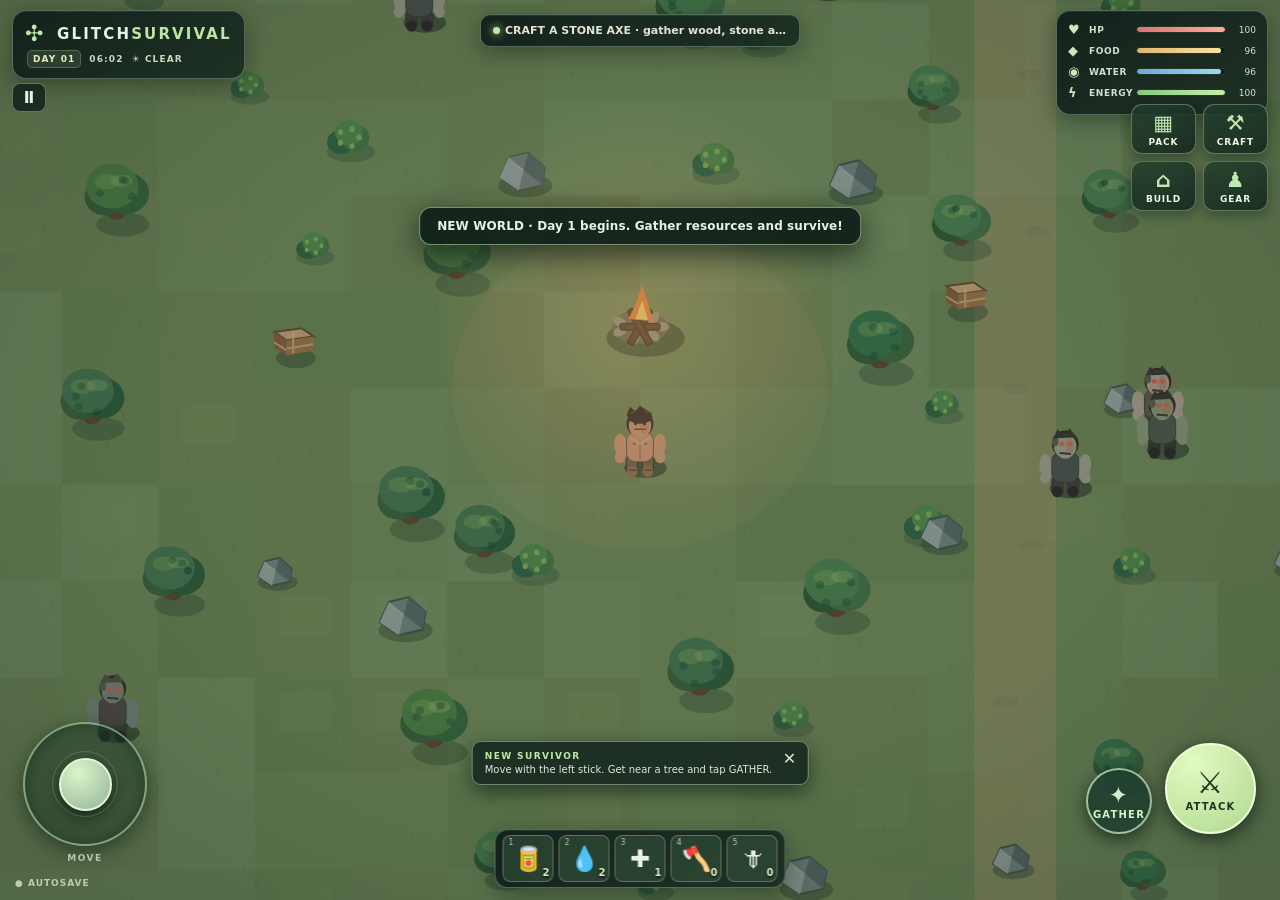
==== commit 2015a966: "Ensure Vercel homepage rewrite loads 2D V2 construction upgrade" ====
--- a/afterfall_survival.html
+++ b/afterfall_survival.html
@@ -5,7 +5,7 @@
 <meta name="viewport" content="width=device-width, initial-scale=1, viewport-fit=cover, maximum-scale=1, user-scalable=no">
 <meta name="theme-color" content="#14231d">
 <meta name="description" content="Glitch Survival — a top-down 2D browser survival game. Gather, craft, fight zombies and build your base.">
-<title>GLITCH SURVIVAL — 2D Wasteland</title>
+<title>GLITCH SURVIVAL — Base Builder V2</title>
 <style>
 :root{color-scheme:dark;--ink:#e9f1e7;--muted:#adc0aa;--line:#59725f;--forest:#10201a;--accent:#bce9aa;--amber:#ebc27d;--danger:#e98680}
 *{box-sizing:border-box}html,body{margin:0;padding:0;width:100%;height:100%;overflow:hidden;background:#182a20;color:var(--ink);font-family:system-ui,-apple-system,Segoe UI,sans-serif;user-select:none;-webkit-user-select:none;touch-action:none;-webkit-tap-highlight-color:transparent}
@@ -38,6 +38,13 @@
 @media(max-height:360px) and (min-width:540px){.joystick{height:92px;width:92px;bottom:48px}.joystick-inner{height:41px;width:41px}.action-controls{bottom:49px}.action-circle.attack{height:68px;width:68px}.action-circle.interact{height:49px;width:49px}.quickbar{bottom:5px}.quick-slot{height:34px}.menu-triggers{top:105px}.menu-trigger{min-height:36px}.action-prompt,.onboarding{display:none}}
 
 #app:has(.onboarding:not(.hidden)) .action-prompt{display:none}
+
+/* Field construction HUD: world-preview, rotate, repair, demolish, and build are touch first. */
+.construction-hud{position:absolute;z-index:14;left:50%;transform:translateX(-50%);bottom:calc(74px + env(safe-area-inset-bottom));width:min(516px,calc(100vw - 28px));border-radius:14px;padding:9px 11px 8px;pointer-events:auto;border-color:#c4dea58c;box-shadow:0 12px 44px #07180fe0;background:linear-gradient(140deg,#10261ef7,#24372bef)}
+.construction-main{display:flex;align-items:center;justify-content:space-between;gap:8px}.construction-eyebrow{font-size:8px;color:#bcdaac;font-weight:950;letter-spacing:1.35px}.construction-title{font-size:13px;color:#f1f9e7;font-weight:900;margin-top:2px}.construction-close{padding:7px 10px;background:#354738;color:#eef4e4;border:1px solid #9bb79b;border-radius:8px;font-size:9px;font-weight:850;white-space:nowrap}.construction-feedback{font-size:10px;margin:6px 0;color:#b6edb2;min-height:13px;line-height:1.25}.construction-feedback.bad{color:#f9a9a4}.construction-buttons{display:flex;gap:5px;align-items:stretch;justify-content:space-between}.construction-buttons button{flex:1;min-width:0;padding:8px 3px;border-radius:8px;background:#2a4536;color:#e6f5db;border:1px solid #85a685;font-size:9px;font-weight:950;white-space:nowrap}.construction-buttons .construction-place{flex:1.4;background:#b9e69f;color:#213c29;border:1px solid #e4facf}.construction-buttons .construction-place:disabled{opacity:.4;filter:grayscale(.4)}.construction-material{margin-top:5px;color:#e8d9ae;font-size:9px;font-weight:750;text-align:center}.build-active .action-controls,.build-active .quickbar{opacity:.1;pointer-events:none}.build-active .action-prompt{display:none}.build-active .joystick{z-index:7}
+@media(max-height:500px) and (min-width:540px){.construction-hud{bottom:calc(5px + env(safe-area-inset-bottom));width:min(480px,calc(100vw - 300px));min-width:300px;padding:7px 8px 5px}.construction-title{font-size:12px}.construction-eyebrow{font-size:7px}.construction-feedback{font-size:9px;margin:4px 0}.construction-buttons button{padding:7px 2px;font-size:8px}.construction-material{font-size:8px;margin-top:3px}.build-active .action-controls{opacity:0}}
+@media(max-width:539px){.construction-hud{top:236px;bottom:auto;width:calc(100vw - 20px);max-width:370px;padding:7px}.construction-buttons{flex-wrap:wrap}.construction-buttons button{flex:1 1 25%;padding:9px 4px;font-size:9px}.construction-buttons .construction-place{flex:1 1 42%}.construction-feedback{font-size:10px}}
+@media(max-height:360px) and (min-width:540px){.construction-hud{bottom:3px;padding:4px 7px;min-width:280px}.construction-buttons button{padding:4px 2px}.construction-material{display:none}}
 
 </style>
 </head>
@@ -90,6 +97,19 @@
       <div id="modal-content" class="modal-body"></div>
     </section>
   </div>
+  <section id="construction-hud" class="construction-hud glass hidden" aria-label="Blueprint construction controls">
+    <div class="construction-main"><div><span class="construction-eyebrow">BUILD MODE · SNAP GRID</span><div id="build-piece-title" class="construction-title">▦ Timber foundation</div></div><button id="build-stop" class="construction-close" aria-label="Exit construction">✕ EXIT</button></div>
+    <div id="build-feedback" class="construction-feedback">Tap a cell in the world to aim the blueprint</div>
+    <div class="construction-buttons">
+      <button id="build-select" class="construction-choice">▦ PIECES</button>
+      <button id="build-rotate" class="construction-choice">↻ ROTATE</button>
+      <button id="build-edit" class="construction-choice">⚒ EDIT</button>
+      <button id="build-upgrade" class="construction-choice">⬆ UPGRADE</button>
+      <button id="build-remove" class="construction-choice hidden">⌫ REMOVE</button>
+      <button id="build-action" class="construction-place">✓ PLACE</button>
+    </div>
+    <div id="build-material" class="construction-material">Select a piece to begin</div>
+  </section>
   <div id="death-screen" class="death-screen hidden"><div class="death-panel glass"><div class="skull">☠</div><h1>YOU DIDN'T MAKE IT</h1><p>The wasteland doesn't forgive. Your supplies and base remain.</p><div id="death-stats"></div><button id="respawn-btn" class="primary-btn">RESPAWN AT CAMP →</button></div></div>
   <div class="onboarding" id="onboarding"><span class="onboarding-label">NEW SURVIVOR</span><span id="onboarding-text">Move with the left stick. Get near a tree and tap GATHER.</span><button id="dismiss-onboarding" aria-label="Dismiss tip">✕</button></div>
 </div>
@@ -103,7 +123,8 @@
 const canvas=document.getElementById('world');
 const ctx=canvas.getContext('2d',{alpha:false});
 const $=id=>document.getElementById(id);
-const SAVE_KEY='glitch-survival-2d-v1';
+const SAVE_KEY='glitch-survival-2d-v1'; // Backward compatible with the original 2D save.
+const GRID=54;
 const WORLD_LIMIT=2750;
 const TAU=Math.PI*2;
 const clamp=(v,a,b)=>Math.max(a,Math.min(b,v));
@@ -129,23 +150,29 @@
 ];
 const RECIPE_BY_ID=Object.fromEntries(RECIPES.map(r=>[r.id,r]));
 const BUILD_RECIPES=[
- {id:'wall',name:'Wooden wall',emoji:'🪵',desc:'Blocks zombies and marks out your base.',cost:{wood:5}},
- {id:'floor',name:'Wood floor',emoji:'▦',desc:'Lays a sturdy foundation.',cost:{wood:3}},
- {id:'campfire',name:'Campfire',emoji:'🔥',desc:'A warm point of light in the dark.',cost:{wood:4,stone:3}},
- {id:'storage',name:'Storage crate',emoji:'📦',desc:'Useful base furnishing.',cost:{wood:6,stone:2}}
+ {id:'floor',name:'Timber foundation',emoji:'▦',desc:'Structural base. Snaps to a 54-unit grid.',cost:{wood:3}},
+ {id:'wall',name:'Log wall',emoji:'🪵',desc:'A sturdy wall must stand on a foundation.',cost:{wood:5,fiber:1}},
+ {id:'door',name:'Hinged door',emoji:'🚪',desc:'Opens, closes and keeps infected out.',cost:{wood:5,scrap:1}},
+ {id:'window',name:'Barricaded window',emoji:'▤',desc:'A framed window with a protective sill.',cost:{wood:4,stone:1}},
+ {id:'roof',name:'Wood roof',emoji:'⌂',desc:'Shelter tile above a floored, supported room.',cost:{wood:4,fiber:2}},
+ {id:'storage',name:'Storage chest',emoji:'📦',desc:'An actual container where you can stash resources.',cost:{wood:6,stone:2}},
+ {id:'campfire',name:'Stone firepit',emoji:'🔥',desc:'Cook and warm your camp.',cost:{wood:4,stone:3}},
+ {id:'spikes',name:'Spiked barricade',emoji:'⚒',desc:'Hurts infected who walk into it.',cost:{wood:5,stone:2}}
 ];
 const MAX_TOOL_USES={axe:28,pickaxe:28,spear:40,torch:65};
 let viewport={w:1,h:1,dpr:1,scale:1};
 let camera={x:0,y:0};
 let gameOver=false,paused=false,modal=null,toastTimeout=0,hitFlash=0,screenShake=0,autosaveClock=0,enemySpawnClock=0,updateClock=0;
+let buildMode=null; // {id, x, y, rotation, mode}; all game state remains in the 2D world.
+let lastBuildId='floor';let nextBuildingId=0;let activeChest=null;
 const effects=[];
 const keys=new Set();
 const joy={x:0,y:0,pointer:null};
 let nodes=[],zombies=[],buildings=[];
 let nextZombieId=0;
-const state={player:{x:0,y:55,dir:0,anim:0,attacking:0,attackCooldown:0,hurt:0,footstep:0},hp:100,hunger:96,thirst:96,stamina:100,
+const state={player:{x:0,y:55,dir:0,aim:0,vx:0,vy:0,gait:0,anim:0,attacking:0,attackCooldown:0,hurt:0,footstep:0},hp:100,hunger:96,thirst:96,stamina:100,
  inventory:{wood:0,stone:0,fiber:0,cloth:0,scrap:0,leather:0,food:2,water:2,bandage:1,axe:0,pickaxe:0,spear:0,torch:0,shirt:0,hoodie:0,cargo:0,boots:0,backpack:0},
- equipment:{hand:null,chest:null,legs:'shorts',feet:'sandals',back:null},durability:{},elapsed:0,kills:0,treesCut:0,wallsBuilt:0,lootOpened:0,crafted:0,deathCount:0,flags:{},tutorialStep:0};
+ equipment:{hand:null,chest:null,legs:'shorts',feet:'sandals',back:null},stash:{},durability:{},elapsed:0,kills:0,treesCut:0,wallsBuilt:0,lootOpened:0,crafted:0,deathCount:0,flags:{},tutorialStep:0};
 
 // A deterministic world: trees, rocks, crates and fiber bushes have stable IDs for saves.
 function createWorld(){
@@ -166,7 +193,7 @@
  // Resource patch guaranteed near the starting clearing, away from the fire.
  const starters=[['tree',-164,-115],['tree',214,-35],['tree',-205,104],['tree',175,187],['rock',-105,-192],['rock',190,-185],['rock',-212,205],['bush',-95,158],['bush',66,-200],['bush',255,124],['crate',290,-83],['crate',-310,-42],['bush',-260,-220]];
  for(const [kind,x,y] of starters){let size=kind==='tree'?29:kind==='rock'?22:20;let hp=kind==='tree'||kind==='rock'?3:1;nodes.push({id:'s'+id++,kind,x,y,size,variant:id%19,hp,maxhp:hp,regenAt:0})}
- buildings=[{id:'starter-camp',kind:'campfire',x:0,y:-65,starter:true}];
+ buildings=[{id:'starter-camp',kind:'campfire',x:0,y:-65,starter:true,hp:100,maxhp:100,rotation:0}];
  const zrng=mulberry32(320919);
  zombies=[];
  for(let n=0;n<33;n++){
@@ -175,7 +202,7 @@
  }
 }
 function addZombie(x,y,persisted=false){
- const z={id:'z'+nextZombieId++,x,y,spawnX:x,spawnY:y,hp:3,maxhp:3,dir:0,walk:0,attackCooldown:Math.random()*1.1,stagger:0,deadUntil:0,aggro:0,persisted};
+ const z={id:'z'+nextZombieId++,x,y,spawnX:x,spawnY:y,hp:3,maxhp:3,dir:0,walk:0,attackCooldown:Math.random()*1.1,stagger:0,deadUntil:0,aggro:0,hitWall:0,variant:nextZombieId%5,persisted};
  zombies.push(z);return z;
 }
 function nodeActive(n){return !n.regenAt||n.regenAt<=state.elapsed}
@@ -187,7 +214,7 @@
 function addItem(id,amount){if(!state.inventory.hasOwnProperty(id))return;state.inventory[id]+=amount;flashItem(id,amount)}
 function flashItem(id,amount){effects.push({kind:'text',x:state.player.x,y:state.player.y-39,t:0,life:1.15,text:`+${amount} ${TYPES[id]?.name||id}`,color:'#d7ffd0'})}
 function showToast(text,duration=2400){const el=$('toast');el.textContent=text;el.classList.add('show');clearTimeout(toastTimeout);toastTimeout=setTimeout(()=>el.classList.remove('show'),duration)}
-function setMission(){let msg='';if((state.inventory.axe||0)===0 && state.equipment.hand!=='axe')msg='CRAFT A STONE AXE · gather wood, stone and fiber';else if(state.treesCut<2)msg='CHOP TWO TREES · equip your axe, then GATHER';else if(state.wallsBuilt<1)msg='BUILD A WALL · open BUILD when you have 5 wood';else if(state.kills<2)msg='SURVIVE · defeat 2 infected';else msg='BUILD YOUR BASE · explore, loot and survive the night';$('mission-text').textContent=msg}
+function setMission(){let msg='';if((state.inventory.axe||0)===0 && state.equipment.hand!=='axe')msg='CRAFT A STONE AXE · gather wood, stone and fiber';else if(state.treesCut<2)msg='CHOP TWO TREES · equip your axe, then GATHER';else if(state.wallsBuilt<1)msg='BUILD FOUNDATIONS, THEN A WALL · 3 wood / foundation, 5 wood + fiber / wall';else if(state.kills<2)msg='SURVIVE · defeat 2 infected';else msg='BUILD YOUR BASE · explore, loot and survive the night';$('mission-text').textContent=msg}
 function status(){const d=1+Math.floor(state.elapsed/600);let mins=(6*60+Math.floor((state.elapsed%600)/600*24*60))%(24*60);let hh=String(Math.floor(mins/60)).padStart(2,'0'),mm=String(mins%60).padStart(2,'0');$('day-label').textContent='DAY '+String(d).padStart(2,'0');$('time-label').textContent=hh+':'+mm;$('weather-label').textContent=(mins<350||mins>1150)?'☾ NIGHT':'☀ CLEAR';for(const [name,value] of [['hp',state.hp],['hunger',state.hunger],['thirst',state.thirst],['stamina',state.stamina]]){$(name+'-bar').style.width=clamp(value,0,100)+'%';$(name+'-label').textContent=Math.ceil(value)}
  $('quick-food').textContent=state.inventory.food;$('quick-water').textContent=state.inventory.water;$('quick-bandage').textContent=state.inventory.bandage;$('quick-axe').textContent=state.inventory.axe;$('quick-spear').textContent=state.inventory.spear;
  document.querySelectorAll('.quick-slot').forEach(el=>el.classList.toggle('selected',(el.dataset.quick==='3'&&state.equipment.hand==='axe')||(el.dataset.quick==='4'&&state.equipment.hand==='spear')));
@@ -195,23 +222,25 @@
 }
 function saveGame(silent=true){
  try{
-  const save={version:1,elapsed:state.elapsed,player:{x:state.player.x,y:state.player.y,dir:state.player.dir},hp:state.hp,hunger:state.hunger,thirst:state.thirst,stamina:state.stamina,inventory:state.inventory,equipment:state.equipment,durability:state.durability,kills:state.kills,treesCut:state.treesCut,wallsBuilt:state.wallsBuilt,lootOpened:state.lootOpened,crafted:state.crafted,deathCount:state.deathCount,flags:state.flags,
+  const save={version:2,elapsed:state.elapsed,player:{x:state.player.x,y:state.player.y,dir:state.player.dir},hp:state.hp,hunger:state.hunger,thirst:state.thirst,stamina:state.stamina,inventory:state.inventory,equipment:state.equipment,stash:state.stash,durability:state.durability,kills:state.kills,treesCut:state.treesCut,wallsBuilt:state.wallsBuilt,lootOpened:state.lootOpened,crafted:state.crafted,deathCount:state.deathCount,flags:state.flags,
    nodes:nodes.filter(n=>n.hp!==n.maxhp||n.regenAt>state.elapsed).map(n=>[n.id,n.hp,n.regenAt]),buildings:buildings.filter(b=>!b.starter),deadZombies:zombies.filter(z=>z.deadUntil>state.elapsed).map(z=>[z.id,z.deadUntil]),nextZombieId};
   localStorage.setItem(SAVE_KEY,JSON.stringify(save));$('save-indicator').textContent='● SAVED';if(!silent)showToast('Progress saved to this device');return true;
  }catch(e){console.warn('Save failed',e);$('save-indicator').textContent='○ SAVE UNAVAILABLE';return false}
 }
 function loadGame(){let raw;try{raw=localStorage.getItem(SAVE_KEY)}catch(e){return false}if(!raw)return false;try{
- const obj=JSON.parse(raw);if(obj.version!==1||!obj.player||typeof obj.player.x!=='number')return false;
+ const obj=JSON.parse(raw);if(![1,2].includes(obj.version)||!obj.player||typeof obj.player.x!=='number')return false;
  const numbers=['elapsed','hp','hunger','thirst','stamina','kills','treesCut','wallsBuilt','lootOpened','crafted','deathCount'];
  for(const k of numbers)if(Number.isFinite(obj[k]))state[k]=Math.max(0,obj[k]);
  state.hp=clamp(state.hp,0,100);state.hunger=clamp(state.hunger,0,100);state.thirst=clamp(state.thirst,0,100);state.stamina=clamp(state.stamina,0,100);
  state.player.x=clamp(obj.player.x,-WORLD_LIMIT,WORLD_LIMIT);state.player.y=clamp(obj.player.y,-WORLD_LIMIT,WORLD_LIMIT);state.player.dir=Number.isFinite(obj.player.dir)?obj.player.dir:0;
- for(const k of Object.keys(state.inventory))if(Number.isFinite(obj.inventory?.[k]))state.inventory[k]=clamp(Math.floor(obj.inventory[k]),0,9999);
+ for(const k of Object.keys(state.inventory)){if(Number.isFinite(obj.inventory?.[k]))state.inventory[k]=clamp(Math.floor(obj.inventory[k]),0,9999);if(Number.isFinite(obj.stash?.[k]))state.stash[k]=clamp(Math.floor(obj.stash[k]),0,9999)}
  const valid={hand:[null,'axe','pickaxe','spear','torch'],chest:[null,'shirt','hoodie'],legs:['shorts','cargo'],feet:['sandals','boots'],back:[null,'backpack']};
  for(const k of Object.keys(valid)){let value=obj.equipment?.[k];if(valid[k].includes(value))state.equipment[k]=value}
  for(const k of Object.keys(MAX_TOOL_USES))if(Number.isFinite(obj.durability?.[k]))state.durability[k]=clamp(Math.floor(obj.durability[k]),0,MAX_TOOL_USES[k]);
  const nodeMap=new Map(nodes.map(n=>[n.id,n]));if(Array.isArray(obj.nodes))for(const [id,hp,regenAt] of obj.nodes){const n=nodeMap.get(id);if(n){n.hp=clamp(Number(hp)||0,0,n.maxhp);n.regenAt=Math.max(0,Number(regenAt)||0)}}
- if(Array.isArray(obj.buildings))buildings.push(...obj.buildings.filter(b=>b&&['wall','floor','campfire','storage'].includes(b.kind)&&Number.isFinite(b.x)&&Number.isFinite(b.y)&&Math.abs(b.x)<WORLD_LIMIT&&Math.abs(b.y)<WORLD_LIMIT).slice(0,400));
+ if(Array.isArray(obj.buildings))for(const b of obj.buildings.filter(b=>b&&BUILD_RECIPES.some(r=>r.id===b.kind)&&Number.isFinite(b.x)&&Number.isFinite(b.y)&&Math.abs(b.x)<WORLD_LIMIT&&Math.abs(b.y)<WORLD_LIMIT).slice(0,550)){
+   const def=buildingHP(b.kind);buildings.push({...b,rotation:((Number(b.rotation)||0)%2+2)%2,maxhp:Number.isFinite(b.maxhp)?b.maxhp:def,hp:Number.isFinite(b.hp)?clamp(b.hp,1,def):def,level:clamp(Number(b.level)||1,1,3),open:!!b.open});
+ }
  const deadMap=new Map(Array.isArray(obj.deadZombies)?obj.deadZombies:[]);for(const z of zombies){const t=deadMap.get(z.id);if(Number.isFinite(t)&&t>state.elapsed){z.deadUntil=t;z.hp=0}}
  state.flags=(obj.flags&&typeof obj.flags==='object')?obj.flags:{};
  if(state.hp<=0){state.hp=80;state.player.x=0;state.player.y=60}
@@ -226,12 +255,75 @@
  const current=state.equipment[slot];state.equipment[slot]=current===id?(slot==='legs'?'shorts':slot==='feet'?'sandals':null):id;if(slot==='hand'&&!state.durability[id])state.durability[id]=MAX_TOOL_USES[id];showToast(state.equipment[slot]===id?`Equipped ${TYPES[id].name}`:`Unequipped ${TYPES[id].name}`);status();if(modal)renderModal();saveGame()}
 function toolWear(id,cost=1){if(state.equipment.hand!==id)return;let d=state.durability[id]??MAX_TOOL_USES[id];d-=cost;if(d<=0){state.inventory[id]=Math.max(0,state.inventory[id]-1);if(state.inventory[id]>0){d=MAX_TOOL_USES[id];showToast(`${TYPES[id].name} broke · using a spare`)}else{d=0;state.equipment.hand=null;showToast(`${TYPES[id].name} broke. Craft another.`)}}state.durability[id]=d}
 function craft(id){const recipe=RECIPE_BY_ID[id];if(!recipe)return;if(!consumeCost(recipe.cost)){showToast('Not enough resources to craft '+TYPES[id].name);return}addItem(id,1);state.crafted++;if(['axe','pickaxe','spear','torch'].includes(id)){if(!state.durability[id])state.durability[id]=MAX_TOOL_USES[id];if(!state.equipment.hand)state.equipment.hand=id;}showToast(`Crafted ${TYPES[id].name}!${state.equipment.hand===id?' Equipped':''}`);status();renderModal();saveGame()}
-function canPlaceAt(x,y){if(Math.abs(x)>WORLD_LIMIT-50||Math.abs(y)>WORLD_LIMIT-50)return false;if(distance(x,y,0,-65)<36)return false;for(const b of buildings)if(distance(x,y,b.x,b.y)<47)return false;for(const n of nodes)if(nodeActive(n)&&['tree','rock'].includes(n.kind)&&distance(x,y,n.x,n.y)<n.size+29)return false;return true}
-function placeBuilding(id){const recipe=BUILD_RECIPES.find(r=>r.id===id);if(!recipe)return;if(!hasCost(recipe.cost)){showToast(`Need ${resourceText(recipe.cost)} to build ${recipe.name}`);return}
- const p=state.player,dist=68;const x=Math.round((p.x+Math.sin(p.dir)*dist)/54)*54,y=Math.round((p.y-Math.cos(p.dir)*dist)/54)*54;
- if(!canPlaceAt(x,y)){showToast('Move to a clear spot to place this structure');return}
- consumeCost(recipe.cost);buildings.push({id:'b'+Date.now()+'-'+buildings.length,kind:id,x,y});if(id==='wall')state.wallsBuilt++;showToast(`${recipe.name} placed!`);status();renderModal();saveGame()}
-function gather(){if(paused||gameOver)return;const n=nearbyNode(92);if(!n){const z=nearbyZombie(81);if(z){attack();return}showToast('Move closer to a tree, rock, bush or crate');return}
+// Modular construction uses a persistent grid and multiple structural layers per cell.
+function buildingHP(kind){return ({floor:130,wall:165,door:115,window:115,roof:105,storage:105,campfire:95,spikes:90})[kind]||100}
+function buildingLayer(kind){return kind==='floor'?'foundation':kind==='roof'?'roof':['wall','door','window'].includes(kind)?'structure':'furniture'}
+function atCell(x,y,layer){return buildings.find(b=>!b.starter&&Math.abs(b.x-x)<2&&Math.abs(b.y-y)<2&&(!layer||buildingLayer(b.kind)===layer))}
+function snap(n){return Math.round(n/GRID)*GRID}
+function buildingDistance(b,x,y){return distance(x,y,b.x,b.y)}
+function nearbyStructure(max=95,condition=()=>true){let result=null,d=max;for(const b of buildings){if(!condition(b))continue;const near=buildingDistance(b,state.player.x,state.player.y);if(near<d){result=b;d=near}}return result}
+function buildingFootprintCollision(x,y,kind,playerCheck=false){if(['floor','roof'].includes(kind))return false;const r=kind==='spikes'?24:kind==='storage'?27:kind==='campfire'?24:20;return distance(x,y,state.player.x,state.player.y)<r+10 || zombies.some(z=>z.hp>0&&distance(x,y,z.x,z.y)<r+12)}
+function supportsNearby(x,y){return buildings.some(b=>b.kind==='floor'&&Math.abs(b.x-x)<=GRID+1&&Math.abs(b.y-y)<=GRID+1)}
+function checkBuildingSpot(id,x,y,rotation=0){
+ const recipe=BUILD_RECIPES.find(b=>b.id===id);if(!recipe)return {ok:false,reason:'Unknown part'};
+ if(Math.abs(x)>WORLD_LIMIT-55||Math.abs(y)>WORLD_LIMIT-55)return {ok:false,reason:'Outside building bounds'};
+ if(distance(x,y,state.player.x,state.player.y)>260)return {ok:false,reason:'Too far away — walk closer'};
+ if(!hasCost(recipe.cost))return {ok:false,reason:'Not enough resources'};
+ if(id==='floor'){
+  if(atCell(x,y,'foundation'))return {ok:false,reason:'Already has a foundation'};
+  if(buildings.length>1&&!supportsNearby(x,y)&&distance(x,y,0,-65)>GRID*3)return {ok:false,reason:'Extend from another foundation'};
+ }else if(['wall','door','window','roof'].includes(id)){
+  if(!atCell(x,y,'foundation'))return {ok:false,reason:'Place a foundation first'};
+  if(atCell(x,y,buildingLayer(id)))return {ok:false,reason:'This slot is occupied'};
+  if(id==='roof'&&!buildings.some(b=>['wall','door','window'].includes(b.kind)&&distance(x,y,b.x,b.y)<=GRID*1.6))return {ok:false,reason:'Roof needs a supporting wall'};
+ }else if(atCell(x,y,'furniture'))return {ok:false,reason:'Space occupied by furnishing'};
+ if(!['floor','roof'].includes(id)){
+  for(const n of nodes)if(nodeActive(n)&&['tree','rock'].includes(n.kind)&&distance(x,y,n.x,n.y)<n.size+22)return {ok:false,reason:'Clear the natural obstruction'};
+  if(buildingFootprintCollision(x,y,id))return {ok:false,reason:'Character or infected in the way'};
+ }
+ if(id==='roof'&&distance(x,y,state.player.x,state.player.y)<18)return {ok:true,reason:'Shelter ready'};
+ return {ok:true,reason:'Ready to place'};
+}
+function previewCell(){return buildMode?{x:buildMode.x,y:buildMode.y}:null}
+function defaultBuildCell(){const p=state.player;return {x:snap(p.x+Math.sin(p.dir)*GRID*1.5),y:snap(p.y-Math.cos(p.dir)*GRID*1.5)};}
+function updateBuildHUD(){
+ const root=$('construction-hud');if(!root)return;
+ if(!buildMode){root.classList.add('hidden');document.body.classList.remove('build-active');return}
+ root.classList.remove('hidden');document.body.classList.add('build-active');const r=BUILD_RECIPES.find(x=>x.id===buildMode.id);
+ $('build-piece-title').textContent=(r?.emoji||'⌂')+' '+(r?.name||'BUILD');
+ const result=buildMode.mode==='place'?checkBuildingSpot(buildMode.id,buildMode.x,buildMode.y,buildMode.rotation):null;
+ $('build-feedback').textContent=buildMode.mode==='place'?(result?.reason||''):'Tap an existing structure to select it';
+ $('build-feedback').classList.toggle('bad',!!result&&!result.ok);
+ $('build-action').textContent=buildMode.mode==='place'?'✓ PLACE':'⚒ REPAIR';
+ $('build-action').disabled=buildMode.mode==='place'?!result?.ok:!buildMode.target;
+ $('build-remove').classList.toggle('hidden',buildMode.mode==='place');
+ $('build-rotate').classList.toggle('hidden',buildMode.mode!=='place');
+ $('build-material').textContent=buildMode.mode==='place'?resourceText(r.cost):`Edit existing structure`;
+}
+function beginBuilding(id){if(!BUILD_RECIPES.some(x=>x.id===id))return;lastBuildId=id;const c=defaultBuildCell();buildMode={mode:'place',id,x:c.x,y:c.y,rotation:0,target:null};if(modal)closeModal();resetJoy();updateBuildHUD();showToast('BUILD MODE · Tap the ground to set the blueprint',2400)}
+function selectBuildingAt(x,y){let b=null,best=42;for(const xB of buildings){if(xB.starter)continue;let d=distance(x,y,xB.x,xB.y);if(d<best){best=d;b=xB}}return b}
+function placeBuilding(id){if(!buildMode||buildMode.id!==id){beginBuilding(id);return false}return confirmBuild()}
+function confirmBuild(){if(!buildMode)return false;
+ if(buildMode.mode==='edit')return repairStructure(buildMode.target);
+ const {id,x,y,rotation}=buildMode;const ok=checkBuildingSpot(id,x,y,rotation);if(!ok.ok){showToast(ok.reason,1700);updateBuildHUD();return false}
+ const recipe=BUILD_RECIPES.find(b=>b.id===id);if(!consumeCost(recipe.cost))return false;
+ const hp=buildingHP(id);buildings.push({id:'b'+(++nextBuildingId)+'-'+Math.round(state.elapsed*100),kind:id,x,y,hp,maxhp:hp,level:1,rotation,open:false,contents:id==='storage'?{}:undefined});if(id==='wall')state.wallsBuilt++;
+ effects.push({kind:'burst',x,y,t:0,life:.5,color:'#d2f3a0'});screenShake=Math.max(screenShake,1.4);showToast(`${recipe.name} constructed`,1350);
+ updateBuildHUD();status();saveGame();return true;
+}
+function repairStructure(b){if(!b)return false;if(distance(state.player.x,state.player.y,b.x,b.y)>205){showToast('Move closer to repair');return false}if(b.hp>=b.maxhp){showToast('Already fully repaired');return false}const c={wood:2};if(!consumeCost(c)){showToast('Need 2 wood to repair');return false}b.hp=Math.min(b.maxhp,b.hp+Math.round(b.maxhp*.55));showToast('Structure repaired +55%');saveGame();updateBuildHUD();return true}
+function demolishStructure(b){if(!b||b.starter)return false;const layer=buildingLayer(b.kind);
+ if(layer==='foundation'&&buildings.some(x=>x!==b&&!x.starter&&x.x===b.x&&x.y===b.y)){showToast('Remove walls, roof and furniture first');return false}
+ if(distance(state.player.x,state.player.y,b.x,b.y)>205){showToast('Move closer to dismantle');return false}
+ const recipe=BUILD_RECIPES.find(x=>x.id===b.kind);if(recipe){for(const [item,qty] of Object.entries(recipe.cost))addItem(item,Math.max(1,Math.floor(qty*.5)))}
+ buildings.splice(buildings.indexOf(b),1);if(b.kind==='wall')state.wallsBuilt=Math.max(0,state.wallsBuilt-1);buildMode.target=null;showToast('Structure dismantled · some materials recovered');saveGame();updateBuildHUD();return true;
+}
+function upgradeStructure(b){if(!b||b.starter)return false;if(!['wall','door','window'].includes(b.kind)){showToast('Only barriers can be reinforced');return false}if(b.level>=3){showToast('Already fully reinforced');return false}const price=b.level===1?{wood:3,stone:2}:{stone:5,scrap:2};if(!consumeCost(price)){showToast('Need '+resourceText(price));return false}b.level++;b.maxhp+=b.level===2?120:180;b.hp=b.maxhp;showToast('Barrier reinforced to tier '+b.level);saveGame();return true}
+function enterEditMode(){if(!buildMode){const c=defaultBuildCell();buildMode={mode:'edit',id:lastBuildId,x:c.x,y:c.y,rotation:0,target:null}}else{buildMode.mode='edit';buildMode.target=null}updateBuildHUD();showToast('Tap a built piece to edit or dismantle');}
+function stopBuilding(){buildMode=null;updateBuildHUD();showToast('Build mode closed',1000);saveGame()}
+function toggleDoor(b){if(!b||b.kind!=='door')return false;if(distance(b.x,b.y,state.player.x,state.player.y)>97)return false;b.open=!b.open;showToast(b.open?'Door opened':'Door closed',1000);saveGame();return true}
+function interactStructure(){const b=nearbyStructure(83,z=>z.kind==='door'||z.kind==='storage');if(!b)return false;if(b.kind==='door')return toggleDoor(b);if(b.kind==='storage'){activeChest=b;activeChest.contents||={};openModal('storage');return true}return false}
+function gather(){if(paused||gameOver)return;if(buildMode){if(buildMode.mode==='place')confirmBuild();else if(buildMode.target)repairStructure(buildMode.target);return}const nearbyDoor=nearbyStructure(70,b=>b.kind==='door'||b.kind==='storage');if(nearbyDoor){interactStructure();return}const n=nearbyNode(92);if(!n){const z=nearbyZombie(81);if(z){attack();return}showToast('Move closer to a tree, rock, bush or crate');return}
  const p=state.player;p.dir=Math.atan2(n.x-p.x,-(n.y-p.y));p.attacking=.33;p.attackCooldown=Math.max(p.attackCooldown,.23);
  effects.push({kind:'slash',x:n.x,y:n.y,t:0,life:.22,angle:p.dir,color:'#e6e2c1'});
  if(n.kind==='crate'){
@@ -270,7 +362,8 @@
 function renderModal(){if(!modal)return;$('modal-title').textContent={inventory:'Backpack',craft:'Crafting bench',build:'Build your base',gear:'Survivor equipment',settings:'Game & saves'}[modal]||'Survival';document.querySelectorAll('.modal-tab').forEach(t=>t.classList.toggle('current',t.dataset.tab===modal));const body=$('modal-content');
  if(modal==='inventory')body.innerHTML=`<p class="panel-note">Everything you collect stays here. Equip clothing and tools to change how your survivor looks and fights.</p><div class="section-title">SUPPLIES & EQUIPMENT</div><div class="items-grid">${itemCards(true)}</div><p class="field-help">Quick-use food, water, bandages, axe and spear from the bottom hotbar.</p>`;
  if(modal==='craft')body.innerHTML=`<p class="panel-note">Collect resources, craft survival tools, and wear the gear you make. An equipped axe chops trees faster.</p><div class="resources">${listResources()}</div><div class="items-grid">${RECIPES.map(r=>`<div class="item-card"><div class="item-top"><div class="item-emoji">${TYPES[r.id].emoji}</div><div class="item-title">${TYPES[r.id].name}</div></div><div class="item-desc">${r.desc}</div><div class="item-cost">${resourceText(r.cost)}</div><button class="small-btn" data-craft="${r.id}" ${hasCost(r.cost)?'':'disabled'}>CRAFT ITEM</button></div>`).join('')}</div>`;
- if(modal==='build')body.innerHTML=`<p class="panel-note">Structures are placed <strong>in front of your survivor</strong>. Face an open patch of ground, then tap PLACE. Your buildings are saved.</p><div class="resources">${listResources()}</div><div class="items-grid">${BUILD_RECIPES.map(r=>`<div class="item-card"><div class="item-top"><div class="item-emoji">${r.emoji}</div><div class="item-title">${r.name}</div></div><div class="item-desc">${r.desc}</div><div class="item-cost">${resourceText(r.cost)}</div><button class="small-btn" data-build="${r.id}" ${hasCost(r.cost)?'':'disabled'}>PLACE IN WORLD</button></div>`).join('')}</div>`;
+ if(modal==='build')body.innerHTML=`<p class="panel-note">REAL BUILDING · Select a piece, tap its grid square in the world, rotate, then confirm. Every structural piece requires a timber foundation. Open doors, repair barriers, or dismantle mistakes in EDIT mode.</p><div class="resources">${listResources()}</div><button class="small-btn secondary" data-edit="1">🔧 EDIT / REPAIR / DEMOLISH EXISTING STRUCTURES</button><div class="items-grid">${BUILD_RECIPES.map(r=>`<div class="item-card"><div class="item-top"><div class="item-emoji">${r.emoji}</div><div class="item-title">${r.name}</div></div><div class="item-desc">${r.desc}</div><div class="item-cost">${resourceText(r.cost)}</div><button class="small-btn" data-build="${r.id}">${hasCost(r.cost)?'SELECT BLUEPRINT':'PREVIEW · NEED MATERIALS'}</button></div>`).join('')}</div><p class="field-help">TIP: Start with FOUNDATIONS, then WALLS and a DOOR. Zombies attack closed barriers. Repaired walls protect your camp; upgrades cost extra resources.</p>`;
+ if(modal==='storage')body.innerHTML=`<p class="panel-note">Storage chest — each chest keeps its own inventory, saved with your base.</p><div class="items-grid">${['wood','stone','fiber','cloth','scrap','leather','food','water','bandage'].map(id=>`<div class="item-card"><div class="item-top"><div class="item-emoji">${TYPES[id].emoji}</div><div class="item-title">${TYPES[id].name}</div></div><div class="item-desc">Bag: ${state.inventory[id]} · Stored: ${activeChest?.contents?.[id]||0}</div><button class="small-btn" data-store="${id}" ${state.inventory[id]<1?'disabled':''}>STORE 1</button><button class="small-btn secondary" data-take="${id}" ${(activeChest?.contents?.[id]||0)<1?'disabled':''}>TAKE 1</button></div>`).join('')}</div>`;
  if(modal==='gear'){
  const display={hand:state.equipment.hand?TYPES[state.equipment.hand].name:'Bare hands',chest:state.equipment.chest?TYPES[state.equipment.chest].name:'Bare chest',legs:state.equipment.legs==='shorts'?'Ragged shorts':'Cargo trousers',feet:state.equipment.feet==='sandals'?'Worn sandals':'Worn boots',back:state.equipment.back?'Small backpack':'None'};
  const gearItems=['axe','pickaxe','spear','torch','shirt','hoodie','cargo','boots','backpack'].filter(id=>state.inventory[id]>0);
@@ -280,7 +373,17 @@
 }
 function openModal(name){modal=name;paused=true;$('modal-shell').classList.remove('hidden');renderModal();joy.x=0;joy.y=0;}
 function closeModal(){modal=null;paused=false;$('modal-shell').classList.add('hidden');status()}
-function handleModalAction(e){const btn=e.target.closest('button');if(!btn)return;if(btn.dataset.craft)craft(btn.dataset.craft);else if(btn.dataset.build){placeBuilding(btn.dataset.build);renderModal()}else if(btn.dataset.equip)equip(btn.dataset.equip);else if(btn.dataset.use){useSupply(btn.dataset.use);renderModal()}else if(btn.dataset.save){saveGame(false);renderModal()}else if(btn.dataset.reset){if(confirm('Erase ONLY this new 2D save and start again?')){try{localStorage.removeItem(SAVE_KEY)}catch(e){}location.reload()}}}
+function handleModalAction(e){const btn=e.target.closest('button');if(!btn)return;
+ if(btn.dataset.craft)craft(btn.dataset.craft);
+ else if(btn.dataset.build)beginBuilding(btn.dataset.build);
+ else if(btn.dataset.edit){closeModal();enterEditMode()}
+ else if(btn.dataset.store){const k=btn.dataset.store;if(activeChest&&state.inventory[k]>0){state.inventory[k]--;activeChest.contents||={};activeChest.contents[k]=(activeChest.contents[k]||0)+1;saveGame();renderModal()}}
+ else if(btn.dataset.take){const k=btn.dataset.take;if(activeChest&&(activeChest.contents?.[k]||0)>0){activeChest.contents[k]--;state.inventory[k]++;saveGame();renderModal()}}
+ else if(btn.dataset.equip)equip(btn.dataset.equip);
+ else if(btn.dataset.use){useSupply(btn.dataset.use);renderModal()}
+ else if(btn.dataset.save){saveGame(false);renderModal()}
+ else if(btn.dataset.reset){if(confirm('Erase ONLY this 2D save and start again?')){try{localStorage.removeItem(SAVE_KEY)}catch(e){}location.reload()}}
+}
 
 // Canvas 2D rendering: world, vegetation, survivor, zombies and build pieces.
 function resize(){const rect=canvas.getBoundingClientRect();viewport.w=Math.max(1,rect.width);viewport.h=Math.max(1,rect.height);viewport.dpr=Math.min(window.devicePixelRatio||1,2);viewport.scale=viewport.w<480?.95:viewport.h<460?1:1.12;canvas.width=Math.round(viewport.w*viewport.dpr);canvas.height=Math.round(viewport.h*viewport.dpr);ctx.setTransform(viewport.dpr,0,0,viewport.dpr,0,0);ctx.imageSmoothingEnabled=true}
@@ -308,72 +411,244 @@
 function drawRock(n){const x=px(n.x),y=py(n.y),s=n.size*viewport.scale;ellipse(x+3,y+s*.50,s*1.1,s*.48,'#1f362b56');polygon([[x-s*.93,y+s*.17],[x-s*.55,y-s*.66],[x+s*.25,y-s*.85],[x+s*.94,y-s*.25],[x+s*.82,y+s*.47],[x-s*.15,y+s*.70]],'#75857d','#48584f');polygon([[x-s*.93,y+s*.17],[x-s*.55,y-s*.66],[x+s*.05,y-s*.14],[x-s*.15,y+s*.70]],'#9ba79d');polygon([[x+s*.05,y-s*.14],[x+s*.25,y-s*.85],[x+s*.94,y-s*.25],[x+s*.82,y+s*.47]],'#5a6d64');ctx.strokeStyle='#c3c7b43d';ctx.lineWidth=2;ctx.beginPath();ctx.moveTo(x-s*.38,y-s*.40);ctx.lineTo(x+s*.05,y-s*.15);ctx.stroke()}
 function drawBush(n){const x=px(n.x),y=py(n.y),s=n.size*viewport.scale;ellipse(x+2,y+s*.44,s*1.07,s*.47,'#203e2e42');ellipse(x-s*.36,y,s*.61,s*.54,'#356945');ellipse(x+s*.29,y-s*.18,s*.62,s*.60,'#497b49');ellipse(x,y-s*.42,s*.62,s*.56,'#548d4b');for(let k=0;k<5;k++){const a=k*TAU/5;ellipse(x+Math.cos(a)*s*.46,y-s*.2+Math.sin(a)*s*.4,s*.12,s*.13,'#8aad58')};}
 function drawCrate(n){const x=px(n.x),y=py(n.y),s=n.size*viewport.scale;ellipse(x+3,y+s*.75,s*.89,s*.45,'#28372a5b');polygon([[x-s*.83,y-s*.42],[x+s*.4,y-s*.58],[x+s*.93,y-s*.22],[x-s*.28,y-s*.05]],'#c5a574','#6a5134');polygon([[x-s*.83,y-s*.42],[x-s*.28,y-s*.05],[x-s*.28,y+s*.63],[x-s*.83,y+s*.29]],'#8b623d');polygon([[x-s*.28,y-s*.05],[x+s*.93,y-s*.22],[x+s*.93,y+s*.41],[x-s*.28,y+s*.63]],'#9e7648');ctx.strokeStyle='#dbbc80aa';ctx.lineWidth=2;ctx.beginPath();ctx.moveTo(x+s*.02,y-s*.42);ctx.lineTo(x+s*.02,y+s*.52);ctx.moveTo(x-s*.84,y+s*.04);ctx.lineTo(x-s*.28,y+s*.39);ctx.moveTo(x-s*.25,y+s*.32);ctx.lineTo(x+s*.91,y+s*.13);ctx.stroke()}
-function drawWall(b){const x=px(b.x),y=py(b.y),s=viewport.scale;ellipse(x,y+18*s,36*s,14*s,'#111c1647');roundRect(x-29*s,y-23*s,58*s,43*s,5*s,'#5c4d33','#302d22');for(let i=0;i<4;i++){roundRect(x-27*s,y-20*s+i*10*s,54*s,8*s,1,'#86623c','#3e3829');ctx.strokeStyle='#d1ac6b48';ctx.lineWidth=1;ctx.beginPath();ctx.moveTo(x-20*s,y-17*s+i*10*s);ctx.lineTo(x+15*s,y-17*s+i*10*s);ctx.stroke()}roundRect(x-26*s,y-19*s,6*s,35*s,1,'#493b2a');roundRect(x+19*s,y-19*s,6*s,35*s,1,'#493b2a')}
-function drawFloor(b){const x=px(b.x),y=py(b.y),s=viewport.scale;roundRect(x-27*s,y-27*s,54*s,54*s,2,'#806946','#634c36');for(let i=0;i<4;i++){ctx.strokeStyle='#bea07288';ctx.lineWidth=2;ctx.beginPath();ctx.moveTo(x-25*s,y+(-17+i*12)*s);ctx.lineTo(x+25*s,y+(-17+i*12)*s);ctx.stroke()}}
+function drawTimber(b,damage=false){const s=viewport.scale,x=px(b.x),y=py(b.y);ctx.save();ctx.translate(x,y);ctx.rotate((b.rotation||0)*Math.PI/2);
+ const tier=b.level||1,hurt=clamp(1-(b.hp??b.maxhp??1)/(b.maxhp||1),0,.95);
+ ellipse(3*s,8*s,31*s,11*s,'#18271d60');
+ roundRect(-29*s,-10*s,58*s,20*s,3*s,tier>=3?'#566667':tier===2?'#66564c':'#4e3928','#291e18');
+ for(let i=0;i<5;i++){
+   const yy=(-7+i*4)*s;roundRect(-28*s,yy,56*s,4*s,1*s,['#9a7449','#85613d','#ad8959','#805f40','#a7834c'][i],i%2?'#433426':'#5d442a');
+   ctx.beginPath();ctx.strokeStyle='#34281999';ctx.lineWidth=.7*s;ctx.moveTo(-23*s,yy+2*s);ctx.lineTo(24*s,yy+2*s);ctx.stroke();
+ }
+ for(const x0 of [-24,20]){roundRect(x0*s,-11*s,7*s,22*s,1.5*s,tier>1?'#566065':'#553b2a','#31251f');ellipse((x0+3)*s,-6*s,1*s,1*s,'#d2c2a1')}
+ if(tier>=2){ctx.strokeStyle='#a4b3a6';ctx.lineWidth=2*s;ctx.strokeRect(-26*s,-8*s,52*s,16*s)}
+ if(b.kind==='window'){
+   roundRect(-13*s,-9*s,26*s,18*s,2*s,'#1c312bdd','#bc9a62');
+   roundRect(-11*s,-7*s,22*s,14*s,1*s,'#5f837c70');
+   ctx.strokeStyle='#bba479';ctx.lineWidth=3*s;ctx.beginPath();ctx.moveTo(0,-7*s);ctx.lineTo(0,7*s);ctx.moveTo(-11*s,0);ctx.lineTo(11*s,0);ctx.stroke();
+ }
+ if(b.kind==='door'){
+   // A door is an actual passable opening when open.
+   roundRect(-24*s,-7*s,48*s,14*s,1*s,'#182c25','#bd9b68');
+   ctx.save();ctx.translate(-22*s,0);ctx.rotate(b.open?-Math.PI*.50:0);
+   roundRect(0,-9*s,44*s,18*s,2*s,'#8c623b','#e0b37b');
+   for(let k=1;k<4;k++){ctx.strokeStyle='#4d3523';ctx.lineWidth=1*s;ctx.beginPath();ctx.moveTo(4*s,(-8+k*4)*s);ctx.lineTo(40*s,(-8+k*4)*s);ctx.stroke()}
+   ellipse(39*s,0,2*s,2*s,'#f0cb70');ctx.restore();
+ }
+ if(hurt>.04){ctx.fillStyle=`rgba(31,26,21,${hurt*.60})`;ctx.fillRect(-26*s,-9*s,52*s,16*s);ctx.strokeStyle='#e8b78e';ctx.lineWidth=1.5*s;ctx.beginPath();ctx.moveTo(-11*s,-8*s);ctx.lineTo(4*s,4*s);ctx.lineTo(1*s,9*s);ctx.stroke()}
+ ctx.restore();drawBuildingHP(b);
+}
+function drawBuildingHP(b){if(b.hp===undefined||b.hp>=b.maxhp-.3)return;const s=viewport.scale,x=px(b.x),y=py(b.y);roundRect(x-20*s,y-32*s,40*s,4*s,1,'#271c1ab8');roundRect(x-20*s,y-32*s,40*s*clamp(b.hp/b.maxhp,0,1),4*s,1,b.hp/b.maxhp>.5?'#9adb8b':'#e5a27c')}
+function drawWall(b){drawTimber(b)}
+function drawFloor(b){const x=px(b.x),y=py(b.y),s=viewport.scale;
+ roundRect(x-27*s,y-27*s,54*s,54*s,1.2*s,'#735737','#4e3826');
+ for(let i=0;i<5;i++){
+   const yy=y+(-26+i*11)*s;
+   roundRect(x-25*s,yy,50*s,10*s,1*s,i%2?'#8c6d49':'#9e7c52','#5a422d');
+   ctx.strokeStyle='#d1ad7666';ctx.lineWidth=.8*s;ctx.beginPath();ctx.moveTo(x-21*s,yy+3*s);ctx.lineTo(x+18*s,yy+3*s);ctx.stroke();
+   for(let j=0;j<2;j++)ellipse(x+(-20+j*40)*s,yy+6*s,1*s,1*s,'#58402a');
+ }
+}
+function drawRoof(b){const x=px(b.x),y=py(b.y),s=viewport.scale;ctx.save();ctx.globalAlpha=distance(b.x,b.y,state.player.x,state.player.y)<90?.15:.70;
+ roundRect(x-27*s,y-27*s,54*s,54*s,1*s,'#354a3d','#bca074');
+ for(let j=0;j<7;j++){ctx.strokeStyle=j%2?'#66795e':'#829077';ctx.lineWidth=3*s;ctx.beginPath();ctx.moveTo(x-25*s,y+(-23+j*7)*s);ctx.lineTo(x+25*s,y+(-23+j*7)*s);ctx.stroke()}
+ ctx.strokeStyle='#c5a776';ctx.lineWidth=3*s;ctx.beginPath();ctx.moveTo(x,y-25*s);ctx.lineTo(x,y+25*s);ctx.stroke();ctx.restore();}
+function drawSpikes(b){const x=px(b.x),y=py(b.y),s=viewport.scale;ellipse(x,y+13*s,24*s,10*s,'#19261f55');ctx.save();ctx.translate(x,y);ctx.rotate((b.rotation||0)*Math.PI/2);
+ for(let k=-2;k<=2;k++){const xx=k*10*s;roundRect(xx-4*s,-15*s,8*s,32*s,1*s,'#725538','#352a20');polygon([[xx-5*s,-10*s],[xx,-25*s],[xx+5*s,-10*s]],'#bab29a','#3d4943')}
+ ctx.restore();drawBuildingHP(b)}
 function drawFire(b){const x=px(b.x),y=py(b.y),s=viewport.scale;ellipse(x+5*s,y+20*s,35*s,17*s,'#27362775');ellipse(x,y+10*s,25*s,15*s,'#786f5c');for(let i=0;i<7;i++){const a=i*TAU/7;ellipse(x+Math.cos(a)*20*s,y+10*s+Math.sin(a)*10*s,6*s,4*s,'#9d9b84',a)}for(let i=0;i<3;i++){const a=i*TAU/3;ctx.save();ctx.translate(x,y+10*s);ctx.rotate(a);roundRect(-18*s,-3*s,36*s,6*s,2*s,'#674930','#3d3025');ctx.restore()}const f=Math.sin(state.elapsed*8+b.x)*4*s;polygon([[x-10*s,y+3*s],[x-3*s,y-15*s+f],[x+2*s,y-25*s-f],[x+12*s,y+5*s]],'#ef8b3c');polygon([[x-4*s,y+3*s],[x+2*s,y-15*s+f*.5],[x+7*s,y+4*s]],'#f9d471');}
-function drawStorage(b){drawCrate({...b,size:22,variant:5})}
-function drawBuilding(b){if(b.kind==='wall')drawWall(b);else if(b.kind==='floor')drawFloor(b);else if(b.kind==='storage')drawStorage(b);else drawFire(b)}
-function drawHumanoid(x,y,dir,walk,infected=false,zombie=null){const s=viewport.scale,xx=px(x),yy=py(y);const moving=walk>0;ctx.save();ctx.translate(xx,yy);ctx.rotate(dir);const bob=moving?Math.sin(walk*9)*1.5*s:Math.sin(state.elapsed*2.2)*.65*s;const stride=moving?Math.sin(walk*9)*5*s:0;
- ellipse(4*s,12*s,18*s,8*s,'#172c1b72');
- // Outfit/leg layers below the torso make gear visible from overhead.
- const legs=infected?'#423e35':state.equipment.legs==='cargo'?'#495342':'#bda084';
- roundRect(-10*s,2*s+stride,8*s,17*s,3*s,legs);roundRect(2*s,2*s-stride,8*s,17*s,3*s,legs);
- const feet=infected?'#343b2d':state.equipment.feet==='boots'?'#493727':'#866547';
- ellipse(-6*s,18*s+stride,5*s,4*s,feet);ellipse(6*s,18*s-stride,5*s,4*s,feet);
- if(!infected && state.equipment.back==='backpack'){roundRect(-16*s,-12*s,32*s,27*s,8*s,'#685f3d','#403e30');roundRect(-11*s,-9*s,22*s,19*s,5*s,'#817348');roundRect(-7*s,-15*s,14*s,8*s,4*s,'#434b35')}
- const baseSkin=infected?'#91a17d':'#c08a63';
- const top=infected?'#51574a':state.equipment.chest==='hoodie'?'#4d6554':state.equipment.chest==='shirt'?'#a09d88':baseSkin;
- ctx.save();ctx.translate(0,bob);
- // T-shirt silhouette, arms and hands.
- ellipse(-13*s,-4*s,7*s,11*s,infected?'#9aa681':top,.20);ellipse(13*s,-4*s,7*s,11*s,infected?'#9aa681':top,-.20);
- ellipse(-17*s,5*s,4.3*s,5.4*s,baseSkin);ellipse(17*s,5*s,4.3*s,5.4*s,baseSkin);
- roundRect(-12*s,-16*s,24*s,26*s,8*s,top);
- if(!infected && !state.equipment.chest){ctx.strokeStyle='#825b49';ctx.lineWidth=1;ctx.beginPath();ctx.moveTo(0,-8*s);ctx.lineTo(0,8*s);ctx.stroke()}
- if(!infected && state.equipment.chest==='hoodie'){roundRect(-10*s,-15*s,20*s,6*s,2*s,'#6d7e62')}
- if(!infected && state.equipment.chest==='shirt'){ctx.strokeStyle='#626d61';ctx.lineWidth=2;ctx.beginPath();ctx.moveTo(-9*s,7*s);ctx.lineTo(9*s,7*s);ctx.stroke()}
- // Head and hair, visually characteristic of the starting survivor.
- ellipse(0,-17*s,11*s,11*s,infected?'#8c9f76':'#d1a07a');
- if(infected){ellipse(-4*s,-20*s,2.4*s,2*s,'#c95450');ellipse(4*s,-20*s,2.4*s,2*s,'#d15b55');ellipse(0,-13*s,5*s,2*s,'#53694e');polygon([[-11*s,-24*s],[-7*s,-31*s],[4*s,-29*s],[11*s,-24*s]],'#4b4938')}
- else{ellipse(0,-24*s,11*s,6*s,'#423226');polygon([[-10*s,-25*s],[-7*s,-33*s],[-3*s,-30*s],[0,-34*s],[6*s,-31*s],[9*s,-29*s],[10*s,-25*s]],'#49372b');ellipse(-4*s,-16*s,1.6*s,1.2*s,'#493525');ellipse(4*s,-16*s,1.6*s,1.2*s,'#493525');ellipse(0,-12*s,4*s,2*s,'#67442c')}
- if(!infected){let hand=state.equipment.hand;const p=state.player;const swing=(p.attacking>0?Math.sin((.36-p.attacking)/.36*Math.PI)*.85:0);ctx.save();ctx.translate(16*s,1*s);ctx.rotate(swing);
- if(hand==='axe'){ctx.strokeStyle='#8b6945';ctx.lineWidth=4*s;ctx.beginPath();ctx.moveTo(0,8*s);ctx.lineTo(4*s,-23*s);ctx.stroke();polygon([[0,-22*s],[15*s,-26*s],[18*s,-17*s],[2*s,-15*s]],'#b9c0af','#536354')}
- if(hand==='pickaxe'){ctx.strokeStyle='#997952';ctx.lineWidth=3.3*s;ctx.beginPath();ctx.moveTo(0,8*s);ctx.lineTo(4*s,-25*s);ctx.stroke();polygon([[-9*s,-23*s],[3*s,-30*s],[15*s,-24*s],[4*s,-21*s]],'#b4c1b5')}
- if(hand==='spear'){ctx.strokeStyle='#8e6b40';ctx.lineWidth=3.2*s;ctx.beginPath();ctx.moveTo(0,10*s);ctx.lineTo(1*s,-38*s);ctx.stroke();polygon([[-6*s,-37*s],[1*s,-48*s],[7*s,-37*s]],'#b9c4b4')}
- if(hand==='torch'){ctx.strokeStyle='#936c46';ctx.lineWidth=5*s;ctx.beginPath();ctx.moveTo(0,7*s);ctx.lineTo(1*s,-21*s);ctx.stroke();ellipse(1*s,-23*s,6*s,9*s,'#ffac4c');ellipse(1*s,-25*s,3*s,5*s,'#ffe29a')}
- ctx.restore();}
+function drawStorage(b){const x=px(b.x),y=py(b.y),s=viewport.scale;ellipse(x+4*s,y+17*s,30*s,14*s,'#2231248a');roundRect(x-22*s,y-18*s,44*s,35*s,4*s,'#674b32','#3f3020');roundRect(x-21*s,y-20*s,42*s,30*s,3*s,'#a78350','#dbc18b');for(let i=0;i<3;i++){ctx.strokeStyle='#765535';ctx.lineWidth=2*s;ctx.beginPath();ctx.moveTo(x-17*s,y+(-11+i*9)*s);ctx.lineTo(x+17*s,y+(-11+i*9)*s);ctx.stroke()}roundRect(x-4*s,y-10*s,8*s,14*s,2*s,'#4e5e55','#d2b77c')}
+function drawBuilding(b){if(b.kind==='floor')drawFloor(b);else if(b.kind==='wall'||b.kind==='door'||b.kind==='window')drawTimber(b);else if(b.kind==='storage')drawStorage(b);else if(b.kind==='spikes')drawSpikes(b);else if(b.kind==='roof')drawRoof(b);else drawFire(b)}
+function drawConstructionGrid(){if(!buildMode)return;const s=viewport.scale;const screenLeft=camera.x-viewport.w/2/s,screenTop=camera.y-viewport.h/2/s;
+ ctx.save();ctx.lineWidth=.75;const x0=Math.floor(screenLeft/GRID)*GRID,y0=Math.floor(screenTop/GRID)*GRID;
+ for(let x=x0;x<screenLeft+viewport.w/s+GRID;x+=GRID){const xx=px(x-GRID/2);ctx.strokeStyle='#f4e7bd2b';ctx.beginPath();ctx.moveTo(xx,0);ctx.lineTo(xx,viewport.h);ctx.stroke()}
+ for(let y=y0;y<screenTop+viewport.h/s+GRID;y+=GRID){const yy=py(y-GRID/2);ctx.strokeStyle='#f4e7bd2b';ctx.beginPath();ctx.moveTo(0,yy);ctx.lineTo(viewport.w,yy);ctx.stroke()}
+ ctx.restore()}
+function drawConstructionGhost(){if(!buildMode)return;
+ const candidate=buildMode.mode==='edit'?buildMode.target:buildMode; if(!candidate)return;
+ const x=candidate.x,y=candidate.y,s=viewport.scale,valid=buildMode.mode==='place'?checkBuildingSpot(buildMode.id,x,y,buildMode.rotation).ok:true;
+ ctx.save();ctx.setLineDash([7*s,4*s]);ctx.strokeStyle=valid?'#baff96':'#ff847e';ctx.lineWidth=3*s;ctx.fillStyle=valid?'#8ad99a40':'#ed6f6a46';
+ const xx=px(x)-27*s,yy=py(y)-27*s;ctx.fillRect(xx,yy,54*s,54*s);ctx.strokeRect(xx,yy,54*s,54*s);ctx.setLineDash([]);
+ ctx.globalAlpha=.75;drawBuilding({kind:buildMode.mode==='place'?buildMode.id:candidate.kind,x,y,hp:100,maxhp:100,level:1,rotation:buildMode.rotation,open:false});ctx.globalAlpha=1;
+ ctx.font=`800 ${12*s}px system-ui`;ctx.textAlign='center';ctx.lineWidth=3*s;ctx.strokeStyle='#12231c';ctx.strokeText(valid?'✓':'×',px(x),py(y)-33*s);ctx.fillStyle=valid?'#dcffbd':'#ffc3bd';ctx.fillText(valid?'✓':'×',px(x),py(y)-33*s);ctx.restore();}
+// Layered procedural character sprites with independent step cycles, arm swing,
+// directional head, breathing and a timed weapon strike. No external sprite sheets.
+function drawHumanoid(x,y,dir,walk,infected=false,zombie=null){
+ const s=viewport.scale,xx=px(x),yy=py(y),p=state.player;
+ const walking=infected?(zombie&&zombie.aggro>.1):p.gait>.06;
+ const gait=infected?(zombie.walk||0):p.anim;
+ const intensity=infected?.53:clamp(p.gait,.08,1);
+ const step=walking?Math.sin(gait*8)*intensity:0;
+ const bounce=walking?Math.sin(gait*16)*1.4*s*intensity:Math.sin(state.elapsed*2.1)*.6*s;
+ const skin=infected?['#8f9b79','#89917a','#a1a28b','#7e8a7d','#b2a391'][zombie?.variant||0]:'#d09a75';
+ const shirt=infected?['#525e4b','#786759','#50564e','#575147','#6b5a4a'][zombie?.variant||0]:state.equipment.chest==='hoodie'?'#506558':state.equipment.chest==='shirt'?'#a7a18a':skin;
+ const pant=infected?['#393c35','#525347','#45433c','#404940','#4e483e'][zombie?.variant||0]:state.equipment.legs==='cargo'?'#4e5744':'#786951';
+ const injured=infected&&zombie.stagger>0;const hit=infected?Math.max(0,zombie.stagger):p.attacking;
+ const strike=!infected&&p.attacking>0 ? Math.sin(Math.PI*clamp(1-p.attacking/.35,0,1)) : 0;
+ ctx.save();ctx.translate(xx,yy);ctx.rotate(dir);if(injured)ctx.rotate(Math.sin(state.elapsed*34)*.14*injured);
+ // Ambient ground shadow remains rooted during torso and head bounce.
+ ellipse(5*s,16*s,19*s,9*s,'#17231976');
+ // Independent legs: knees, boots, trailing step shadow.
+ const legPose=step*6*s;
+ for(const side of [-1,1]){
+  ctx.save();ctx.translate(side*7*s,7*s-side*legPose);
+  ctx.rotate(-side*step*.14);
+  roundRect(-5*s,-2*s,10*s,17*s,4*s,pant,'#46382b');
+  ellipse(0,12*s,4.9*s,5*s,infected?'#302f29':state.equipment.feet==='boots'?'#4a3b2b':'#9a7353');
+  if(!infected&&state.equipment.feet!=='boots'){ctx.strokeStyle='#6b5237';ctx.lineWidth=1.5*s;ctx.beginPath();ctx.moveTo(-3*s,11*s);ctx.lineTo(4*s,11*s);ctx.stroke()}
+  ctx.restore();
+ }
+ // The torso translates with a little natural sway, not one rigid block.
+ ctx.save();ctx.translate(step*1.5*s,bounce);
+ if(!infected&&state.equipment.back==='backpack'){
+  roundRect(-18*s,-13*s,36*s,30*s,9*s,'#4c513a','#282f25');roundRect(-14*s,-10*s,28*s,23*s,5*s,'#80774e','#3f402e');
+  for(const ax of [-12,12])roundRect((ax-2)*s,-9*s,4*s,20*s,2*s,'#3d4535');
+  roundRect(-8*s,-19*s,16*s,9*s,3*s,'#5e6543','#353c2f')
+ }
+ // Arms swing opposite legs; front tool hand follows a deliberate attack arc.
+ for(const side of [-1,1]){
+  ctx.save();ctx.translate(side*14*s,-8*s);ctx.rotate(side*(step*.28)+(side===1?strike*-1.6:0));
+  ellipse(side*3*s,4*s,6*s,11*s,infected?skin:shirt,side*.13);
+  ellipse(side*4*s,14*s,4.7*s,5.3*s,skin);
+  if(side===1&&!infected){
+    const hand=state.equipment.hand;
+    ctx.save();ctx.translate(4*s,12*s);ctx.rotate(.23);
+    if(hand==='axe'||hand==='pickaxe'){
+      roundRect(-2*s,-27*s,4*s,39*s,2*s,'#9e7951','#463626');
+      if(hand==='axe')polygon([[-3*s,-27*s],[14*s,-31*s],[18*s,-22*s],[8*s,-18*s],[0,-19*s]],'#aeb8b3','#53615a');
+      else polygon([[-16*s,-26*s],[-1*s,-33*s],[17*s,-24*s],[3*s,-20*s]],'#b7bcb0','#56605b');
+    }else if(hand==='spear'){
+      roundRect(-1.7*s,-45*s,3.4*s,60*s,2*s,'#98764f');polygon([[-7*s,-45*s],[0,-59*s],[7*s,-45*s]],'#c1c9b9','#627067');
+    }else if(hand==='torch'){
+      roundRect(-2*s,-22*s,4*s,36*s,2*s,'#a47a48');ellipse(0,-23*s,6*s,10*s,'#f39649');ellipse(0,-26*s,3*s,7*s,'#ffdb73');
+    }
+    ctx.restore();
+  }
+  ctx.restore();
+ }
+ // Shirt/body with cloth panel seams and bare-chest shading.
+ roundRect(-12*s,-17*s,24*s,27*s,8*s,shirt,infected?'#3b4a40':'#785d48');
+ if(!infected&&state.equipment.chest===null){
+  ctx.strokeStyle='#a47155';ctx.lineWidth=1*s;ctx.beginPath();ctx.moveTo(0,-6*s);ctx.lineTo(0,8*s);ctx.stroke();
+  ellipse(-5*s,-6*s,1.5*s,1*s,'#9a624f');ellipse(5*s,-6*s,1.5*s,1*s,'#9a624f');
+  ctx.strokeStyle='#edba90a6';ctx.beginPath();ctx.moveTo(-9*s,-11*s);ctx.quadraticCurveTo(-3*s,-9*s,-1*s,-5*s);ctx.moveTo(9*s,-11*s);ctx.quadraticCurveTo(3*s,-9*s,1*s,-5*s);ctx.stroke();
+ }else if(!infected){ctx.strokeStyle='#c4c5a25e';ctx.lineWidth=1*s;ctx.beginPath();ctx.moveTo(-9*s,-8*s);ctx.lineTo(-8*s,6*s);ctx.moveTo(9*s,-8*s);ctx.lineTo(8*s,6*s);ctx.stroke();}
+ if(!infected&&state.equipment.chest==='hoodie'){
+   ellipse(0,-14*s,13*s,8*s,'#354b3d');ellipse(0,-15*s,9*s,6*s,'#5f7861');
+ }
+ // Neck, asymmetric shadow face, hair tufts and expression.
+ roundRect(-4*s,-18*s,8*s,7*s,2*s,skin);
+ ellipse(0,-24*s,12*s,12*s,'#3f3228');ellipse(0,-22*s,10*s,10.8*s,skin);
+ ellipse(4*s,-22*s,4*s,7*s,'#ad775866');
+ if(infected){
+  const v=zombie?.variant||0;ellipse(-3*s,-24*s,2.5*s,2*s,'#d36754');ellipse(4*s,-24*s,2.2*s,2*s,'#d36754');
+  ctx.strokeStyle='#493b31';ctx.lineWidth=1.8*s;ctx.beginPath();ctx.moveTo(-5*s,-16*s);ctx.lineTo(5*s,-15*s);ctx.stroke();
+  ellipse(-9*s,-26*s,3*s,4*s,'#5a654d');
+  polygon([[-11*s,-29*s],[-7*s,-37*s],[-1*s,-32*s],[4*s,-38*s],[10*s,-30*s]],v%2?'#575747':'#3c3d33');
+ }else{
+  ellipse(0,-30*s,11*s,6*s,'#42352a');
+  polygon([[-12*s,-31*s],[-9*s,-39*s],[-4*s,-35*s],[0,-40*s],[6*s,-36*s],[11*s,-33*s]],'#3e3027');
+  for(const side of [-1,1]){ellipse(side*4*s,-24*s,1.3*s,1.4*s,'#39302a');}
+  ctx.strokeStyle='#694a39';ctx.lineWidth=1.2*s;ctx.beginPath();ctx.moveTo(-5*s,-19*s);ctx.lineTo(5*s,-19*s);ctx.stroke();
+  // Hair strand highlight, hood shadow, sweat/scratches.
+  ctx.strokeStyle='#76604a';ctx.lineWidth=.8*s;ctx.beginPath();ctx.moveTo(-9*s,-33*s);ctx.lineTo(-4*s,-35*s);ctx.moveTo(3*s,-36*s);ctx.lineTo(8*s,-33*s);ctx.stroke();
+ }
  ctx.restore();ctx.restore();
- if(infected&&zombie&&zombie.stagger>0)ellipse(xx,yy-12*s,15*s,25*s,'#ff525126')
+ if(injured)ellipse(xx,yy-10*s,15*s,25*s,'#f14e4230');
 }
 function drawZombie(z){if(z.hp<=0)return;drawHumanoid(z.x,z.y,z.dir,z.walk,true,z)}
 function drawPlayer(){drawHumanoid(state.player.x,state.player.y,state.player.dir,state.player.anim,false);if(state.player.hurt>0&&Math.floor(state.elapsed*14)%2===0){ellipse(px(state.player.x),py(state.player.y)-12,20*viewport.scale,29*viewport.scale,'#ff8b7540')}}
 function drawEffect(e){const t=e.t/e.life,s=viewport.scale,x=px(e.x),y=py(e.y);ctx.save();ctx.globalAlpha=clamp(1-t,0,1);if(e.kind==='text'){ctx.font=`900 ${13*s}px system-ui`;ctx.textAlign='center';ctx.lineWidth=3;ctx.strokeStyle='#12231d';ctx.strokeText(e.text,x,y-34*t*s);ctx.fillStyle=e.color;ctx.fillText(e.text,x,y-34*t*s)}
  else if(e.kind==='slash'){ctx.translate(x,y);ctx.rotate(e.angle);ctx.strokeStyle=e.color;ctx.lineWidth=4*s;ctx.lineCap='round';ctx.beginPath();ctx.arc(0,0,(22+t*23)*s,-.7,1.3);ctx.stroke()}
- else if(e.kind==='burst'){for(let k=0;k<9;k++){const a=k*TAU/9+t;ellipse(x+Math.cos(a)*42*t*s,y+Math.sin(a)*30*t*s,4*s*(1-t),4*s*(1-t),e.color)}}ctx.restore()}
+ else if(e.kind==='burst'){for(let k=0;k<9;k++){const a=k*TAU/9+t;ellipse(x+Math.cos(a)*42*t*s,y+Math.sin(a)*30*t*s,4*s*(1-t),4*s*(1-t),e.color)}}else if(e.kind==='dust'){ellipse(x+Math.sin(t*TAU)*4*s,y-t*13*s,(5+t*7)*s,(3+t*5)*s,'#d9d0a285')}ctx.restore()}
 function drawTargetMarkers(){let n=nearbyNode(85),z=nearbyZombie(65);if(n&&!paused){const x=px(n.x),y=py(n.y),r=(n.size+9)*viewport.scale;ctx.strokeStyle='#fff1b2bb';ctx.lineWidth=2;ctx.setLineDash([6,5]);ctx.beginPath();ctx.ellipse(x,y,r,r*.78,0,0,TAU);ctx.stroke();ctx.setLineDash([])}else if(z&&!paused){ctx.strokeStyle='#e79f8caf';ctx.lineWidth=2;ctx.beginPath();ctx.arc(px(z.x),py(z.y),29*viewport.scale,0,TAU);ctx.stroke()}}
 function drawNight(){let dayFrac=(state.elapsed%600)/600;const hour=(6+dayFrac*24)%24;let darkness=hour>=19?Math.min(.55,(hour-19)*.1+.2):hour<5?.56:hour<7?Math.max(0,.4-(hour-5)*.2):0;if(darkness<.02)return;ctx.fillStyle=`rgba(9,24,34,${darkness})`;ctx.fillRect(0,0,viewport.w,viewport.h);for(const b of buildings){if(b.kind==='campfire'&&visible(b.x,b.y,140)){let x=px(b.x),y=py(b.y);let g=ctx.createRadialGradient(x,y,8,x,y,195*viewport.scale);g.addColorStop(0,'#ffbb6d35');g.addColorStop(1,'#ffbb6d00');ctx.fillStyle=g;ctx.beginPath();ctx.arc(x,y,195*viewport.scale,0,TAU);ctx.fill()}}if(state.equipment.hand==='torch'){let x=px(state.player.x),y=py(state.player.y);let g=ctx.createRadialGradient(x,y,4,x,y,150*viewport.scale);g.addColorStop(0,'#ffd58144');g.addColorStop(1,'#ffd58100');ctx.fillStyle=g;ctx.beginPath();ctx.arc(x,y,150*viewport.scale,0,TAU);ctx.fill()}}
-function render(){const {w,h}=viewport;ctx.setTransform(viewport.dpr,0,0,viewport.dpr,0,0);ctx.save();if(screenShake>.1)ctx.translate((Math.random()-.5)*screenShake,(Math.random()-.5)*screenShake);drawGround();const visibles=[];for(const n of nodes){if(!nodeActive(n)||!visible(n.x,n.y,105))continue;visibles.push({y:n.y,kind:'node',v:n})}for(const b of buildings)if(visible(b.x,b.y,100))visibles.push({y:b.y,kind:'building',v:b});for(const z of zombies)if(z.hp>0&&visible(z.x,z.y,100))visibles.push({y:z.y,kind:'zombie',v:z});visibles.push({y:state.player.y,kind:'player'});visibles.sort((a,b)=>a.y-b.y);for(const o of visibles){if(o.kind==='node'){if(o.v.kind==='tree')drawTree(o.v);else if(o.v.kind==='rock')drawRock(o.v);else if(o.v.kind==='bush')drawBush(o.v);else drawCrate(o.v)}else if(o.kind==='building')drawBuilding(o.v);else if(o.kind==='zombie')drawZombie(o.v);else drawPlayer()}
- for(const e of effects)if(visible(e.x,e.y,100))drawEffect(e);
- drawTargetMarkers();drawNight();if(hitFlash>.02){ctx.fillStyle=`rgba(163,18,27,${hitFlash*.16})`;ctx.fillRect(0,0,w,h)}ctx.restore()}
-
-function collides(x,y){if(Math.abs(x)>WORLD_LIMIT||Math.abs(y)>WORLD_LIMIT)return true;for(const n of nodes)if(nodeActive(n)&&['tree','rock'].includes(n.kind)&&distance(x,y,n.x,n.y)<n.size*.67+14)return true;for(const b of buildings)if(b.kind==='wall'&&distance(x,y,b.x,b.y)<36)return true;return false}
+function render(){const {w,h}=viewport;ctx.setTransform(viewport.dpr,0,0,viewport.dpr,0,0);ctx.save();if(screenShake>.1)ctx.translate((Math.random()-.5)*screenShake,(Math.random()-.5)*screenShake);drawGround();drawConstructionGrid();for(const b of buildings)if(b.kind==='floor'&&visible(b.x,b.y,90))drawFloor(b);const visibles=[];for(const n of nodes){if(!nodeActive(n)||!visible(n.x,n.y,105))continue;visibles.push({y:n.y,kind:'node',v:n})}for(const b of buildings)if(b.kind!=='floor'&&b.kind!=='roof'&&visible(b.x,b.y,100))visibles.push({y:b.y,kind:'building',v:b});for(const z of zombies)if(z.hp>0&&visible(z.x,z.y,100))visibles.push({y:z.y,kind:'zombie',v:z});visibles.push({y:state.player.y,kind:'player'});visibles.sort((a,b)=>a.y-b.y);for(const o of visibles){if(o.kind==='node'){if(o.v.kind==='tree')drawTree(o.v);else if(o.v.kind==='rock')drawRock(o.v);else if(o.v.kind==='bush')drawBush(o.v);else drawCrate(o.v)}else if(o.kind==='building')drawBuilding(o.v);else if(o.kind==='zombie')drawZombie(o.v);else drawPlayer()}
+ for(const b of buildings)if(b.kind==='roof'&&visible(b.x,b.y,90))drawRoof(b);for(const e of effects)if(visible(e.x,e.y,100))drawEffect(e);
+ if(buildMode)drawConstructionGhost();drawTargetMarkers();drawNight();if(hitFlash>.02){ctx.fillStyle=`rgba(163,18,27,${hitFlash*.16})`;ctx.fillRect(0,0,w,h)}ctx.restore()}
+
+function solidAt(b,x,y,r=11){
+ if(['floor','roof'].includes(b.kind)||b.kind==='door'&&b.open||b.kind==='campfire')return false;
+ const dx=x-b.x,dy=y-b.y;
+ if(['wall','door','window'].includes(b.kind))return (b.rotation||0)%2?Math.abs(dx)<11+r&&Math.abs(dy)<28+r:Math.abs(dx)<28+r&&Math.abs(dy)<11+r;
+ return Math.hypot(dx,dy)<(b.kind==='spikes'?18:26)+r;
+}
+function blockingBuilding(x,y,r=11){for(const b of buildings)if(solidAt(b,x,y,r))return b;return null}
+function collides(x,y){if(Math.abs(x)>WORLD_LIMIT||Math.abs(y)>WORLD_LIMIT)return true;for(const n of nodes)if(nodeActive(n)&&['tree','rock'].includes(n.kind)&&distance(x,y,n.x,n.y)<n.size*.67+14)return true;return !!blockingBuilding(x,y)}
+function damageStructure(b,n){if(!b||b.starter)return;const dmg=n||9;b.hp=(b.hp??buildingHP(b.kind))-dmg;effects.push({kind:'text',x:b.x,y:b.y-21,t:0,life:.5,text:'-'+dmg,color:'#ffb892'});if(b.hp<=0){const idx=buildings.indexOf(b);if(idx>=0)buildings.splice(idx,1);effects.push({kind:'burst',x:b.x,y:b.y,t:0,life:.6,color:'#ddbf82'});showToast('An infected smashed part of your base!');saveGame()}}
 function movementVector(){let dx=joy.x,dy=joy.y;if(keys.has('w')||keys.has('arrowup'))dy-=1;if(keys.has('s')||keys.has('arrowdown'))dy+=1;if(keys.has('a')||keys.has('arrowleft'))dx-=1;if(keys.has('d')||keys.has('arrowright'))dx+=1;let magnitude=Math.hypot(dx,dy);return magnitude>1?{dx:dx/magnitude,dy:dy/magnitude}: {dx,dy}}
 function update(dt){if(paused||gameOver)return;const p=state.player;state.elapsed+=dt;autosaveClock+=dt;updateClock+=dt;enemySpawnClock+=dt;
  p.attackCooldown=Math.max(0,p.attackCooldown-dt);p.attacking=Math.max(0,p.attacking-dt);p.hurt=Math.max(0,p.hurt-dt);hitFlash=Math.max(0,hitFlash-dt);screenShake=Math.max(0,screenShake-dt*26);
  state.hunger=Math.max(0,state.hunger-dt*.029);state.thirst=Math.max(0,state.thirst-dt*.04);state.stamina=Math.min(100,state.stamina+dt*9);
  if(state.hunger<=0||state.thirst<=0)state.hp=Math.max(0,state.hp-dt*2);if(state.hp<=0){die();return}
- const {dx,dy}=movementVector();const speed=state.stamina>1?141:91;const moving=Math.hypot(dx,dy)>.06;
- if(moving){const vx=dx*speed*dt,vy=dy*speed*dt;if(!collides(p.x+vx,p.y))p.x+=vx;if(!collides(p.x,p.y+vy))p.y+=vy;p.dir=Math.atan2(dx,-dy);p.anim+=dt*(state.stamina>1?2.0:1.2);state.stamina=Math.max(0,state.stamina-dt*.67)}else p.anim=0;
+ const {dx,dy}=movementVector();const len=Math.hypot(dx,dy);
+ const speed=state.stamina>1?162:103;
+ const targetVX=dx*speed,targetVY=dy*speed;
+ const accel=1-Math.exp(-dt*(len>.04?12:18));
+ p.vx+=(targetVX-p.vx)*accel;p.vy+=(targetVY-p.vy)*accel;
+ const moving=Math.hypot(p.vx,p.vy)>6;
+ if(moving){
+  const vx=p.vx*dt,vy=p.vy*dt;
+  if(!collides(p.x+vx,p.y))p.x+=vx;else p.vx*=.1;
+  if(!collides(p.x,p.y+vy))p.y+=vy;else p.vy*=.1;
+  const desired=Math.atan2(p.vx,-p.vy);
+  const turn=Math.atan2(Math.sin(desired-p.dir),Math.cos(desired-p.dir));
+  p.dir+=turn*Math.min(1,dt*12);
+  p.anim+=dt*(state.stamina>1?2.7:1.6)*clamp(Math.hypot(p.vx,p.vy)/speed,.1,1);
+  p.footstep+=dt*Math.hypot(p.vx,p.vy)/120;
+  if(p.footstep>.36){p.footstep=0;effects.push({kind:'dust',x:p.x,y:p.y+13,t:0,life:.55,color:'#dbd0ae'})}
+  state.stamina=Math.max(0,state.stamina-dt*.7);
+ }
+ p.gait+=(clamp(Math.hypot(p.vx,p.vy)/speed,0,1)-p.gait)*Math.min(1,dt*9);
  camera.x+=(p.x-camera.x)*Math.min(1,dt*7);camera.y+=(p.y-camera.y)*Math.min(1,dt*7);
  for(const n of nodes)if(n.regenAt>0&&n.regenAt<=state.elapsed){n.hp=n.maxhp;n.regenAt=0}
- for(const z of zombies){if(z.hp<=0){if(z.deadUntil<=state.elapsed){z.hp=3;z.x=z.spawnX;z.y=z.spawnY;z.attackCooldown=.8}continue}z.attackCooldown=Math.max(0,z.attackCooldown-dt);z.stagger=Math.max(0,z.stagger-dt);const d=distance(z.x,z.y,p.x,p.y);if(d<310&&z.stagger<=0){const vx=(p.x-z.x)/(d||1),vy=(p.y-z.y)/(d||1);z.dir=Math.atan2(vx,-vy);if(d>29){const zs=44*dt;z.x+=vx*zs;z.y+=vy*zs;z.walk+=dt*1.6}else if(z.attackCooldown<=0){hurtPlayer(10);z.attackCooldown=1.65;effects.push({kind:'slash',x:p.x,y:p.y-12,t:0,life:.32,angle:z.dir,color:'#fd9b86'})}}else if(d<440){z.walk+=dt*.1}}
+ for(const z of zombies){
+  if(z.hp<=0){if(z.deadUntil<=state.elapsed){z.hp=3;z.x=z.spawnX;z.y=z.spawnY;z.attackCooldown=.8}continue}
+  z.attackCooldown=Math.max(0,z.attackCooldown-dt);z.stagger=Math.max(0,z.stagger-dt);
+  const d=distance(z.x,z.y,p.x,p.y);
+  z.aggro=Math.max(0,Math.min(1,(330-d)/90));
+  if(d<330&&z.stagger<=0){
+   const ux=(p.x-z.x)/(d||1),uy=(p.y-z.y)/(d||1);
+   z.dir+=Math.atan2(Math.sin(Math.atan2(ux,-uy)-z.dir),Math.cos(Math.atan2(ux,-uy)-z.dir))*Math.min(1,dt*5);
+   if(d>32){
+    const zs=(z.variant===3?58:46)*dt;
+    const nx=z.x+ux*zs,ny=z.y+uy*zs;
+    const blocker=blockingBuilding(nx,ny,13);
+    if(blocker){z.hitWall-=dt;if(z.hitWall<=0){if(blocker.kind==='spikes'){z.hp-=.8;z.stagger=.24;if(z.hp<=0){z.hp=0;z.deadUntil=state.elapsed+165;state.kills++}}else damageStructure(blocker,blocker.level>1?5:9);z.hitWall=1.7}}
+    else{if(!collides(nx,z.y))z.x=nx; if(!collides(z.x,ny))z.y=ny}
+    z.walk+=dt*(z.variant===3?2.1:1.55);
+   }else if(z.attackCooldown<=0){hurtPlayer(10);z.attackCooldown=1.55;effects.push({kind:'slash',x:p.x,y:p.y-12,t:0,life:.32,angle:z.dir,color:'#fd9b86'})}
+  }else if(d<480){z.walk+=dt*.15}
+ }
  // Timed nearby infection pressure, capped for mobile performance.
  if(enemySpawnClock>42){enemySpawnClock=0;if(zombies.filter(z=>z.hp>0&&distance(z.x,z.y,p.x,p.y)<650).length<5&&zombies.length<80){const a=Math.random()*TAU,r=480+Math.random()*160;addZombie(clamp(p.x+Math.cos(a)*r,-WORLD_LIMIT,WORLD_LIMIT),clamp(p.y+Math.sin(a)*r,-WORLD_LIMIT,WORLD_LIMIT));}}
  for(let i=effects.length-1;i>=0;i--){effects[i].t+=dt;if(effects[i].t>effects[i].life)effects.splice(i,1)}
  if(autosaveClock>=12){autosaveClock=0;saveGame()}
- if(updateClock>.12){updateClock=0;status();updatePrompt()}
-}
-function updatePrompt(){const n=nearbyNode(87),z=nearbyZombie(69);const content=n?n.kind==='tree'?'✦ GATHER · CHOP TREE':n.kind==='rock'?'✦ GATHER · MINE ROCK':n.kind==='bush'?'✦ GATHER · PLANT FIBER':'✦ GATHER · LOOT CRATE':z?'⚔ ATTACK · INFECTED NEARBY':'MOVE · GATHER · CRAFT · BUILD';$('action-prompt').textContent=content}
+ if(updateClock>.12){updateClock=0;status();updatePrompt();if(buildMode)updateBuildHUD()}
+}
+function updatePrompt(){if(buildMode){$('action-prompt').textContent='BUILD MODE · TAP WORLD TO MOVE BLUEPRINT';return}const door=nearbyStructure(78,b=>b.kind==='door'||b.kind==='storage');if(door){$('action-prompt').textContent=door.kind==='door'?'GATHER · OPEN / CLOSE DOOR':'GATHER · OPEN STORAGE';return}const n=nearbyNode(87),z=nearbyZombie(69);const content=n?n.kind==='tree'?'✦ GATHER · CHOP TREE':n.kind==='rock'?'✦ GATHER · MINE ROCK':n.kind==='bush'?'✦ GATHER · PLANT FIBER':'✦ GATHER · LOOT CRATE':z?'⚔ ATTACK · INFECTED NEARBY':'MOVE · GATHER · CRAFT · BUILD';$('action-prompt').textContent=content}
 let lastFrame=performance.now();function tick(t){let dt=Math.min((t-lastFrame)/1000,.055);lastFrame=t;update(dt);render();requestAnimationFrame(tick)}
+
+// World taps move blueprints; joystick continues to control the survivor.
+canvas.addEventListener('pointerdown',e=>{
+ if(!buildMode||paused)return;
+ e.preventDefault();const rect=canvas.getBoundingClientRect();
+ const x=camera.x+(e.clientX-rect.left-rect.width/2)/viewport.scale;
+ const y=camera.y+(e.clientY-rect.top-rect.height/2)/viewport.scale;
+ if(buildMode.mode==='edit'){
+  buildMode.target=selectBuildingAt(x,y);
+  if(buildMode.target){buildMode.x=buildMode.target.x;buildMode.y=buildMode.target.y;showToast('Selected '+buildMode.target.kind+' · '+Math.round(100*buildMode.target.hp/buildMode.target.maxhp)+'% integrity',1000)}
+ }else{buildMode.x=snap(x);buildMode.y=snap(y)}
+ updateBuildHUD();
+});
+for(const [id,cb] of Object.entries({
+ 'build-action':()=>confirmBuild(),
+ 'build-rotate':()=>{if(buildMode){buildMode.rotation=(buildMode.rotation+1)%2;updateBuildHUD()}},
+ 'build-stop':()=>stopBuilding(),
+ 'build-remove':()=>buildMode?.target&&demolishStructure(buildMode.target),
+ 'build-upgrade':()=>{if(buildMode?.target){upgradeStructure(buildMode.target);updateBuildHUD()}},
+ 'build-edit':()=>enterEditMode(),
+ 'build-select':()=>openModal('build')
+}))$(id).addEventListener('click',cb);
 
 // Touch and keyboard controls.
 const stick=$('joystick'),knob=$('joystick-inner');
@@ -392,7 +667,7 @@
 for(const tab of document.querySelectorAll('[data-tab]'))tab.addEventListener('click',()=>{modal=tab.dataset.tab;renderModal()});
 $('respawn-btn').addEventListener('click',respawn);
 $('dismiss-onboarding').addEventListener('click',()=>{$('onboarding').classList.add('hidden');try{localStorage.setItem('glitch-survival-2d-tip','1')}catch(e){}});
-window.addEventListener('keydown',e=>{const k=e.key.toLowerCase();if(['arrowup','arrowdown','arrowleft','arrowright',' '].includes(k))e.preventDefault();if(e.repeat&&['e',' ','i','c','b','g','escape'].includes(k))return;if(k==='escape'){if(modal)closeModal();else openModal('settings');return}if(modal){if(k==='i'||k==='g'||k==='b'||k==='c')closeModal();return}keys.add(k);if(k==='e'||k==='f')gather();else if(k===' ')attack();else if(k==='i')openModal('inventory');else if(k==='c')openModal('craft');else if(k==='b')openModal('build');else if(k==='g')openModal('gear');else if(/^[1-5]$/.test(k))useQuick(Number(k)-1)});
+window.addEventListener('keydown',e=>{const k=e.key.toLowerCase();if(['arrowup','arrowdown','arrowleft','arrowright',' '].includes(k))e.preventDefault();if(e.repeat&&['e',' ','i','c','b','g','escape'].includes(k))return;if(k==='escape'){if(modal)closeModal();else if(buildMode)stopBuilding();else openModal('settings');return}if(modal){if(k==='i'||k==='g'||k==='b'||k==='c')closeModal();return}keys.add(k);if(k==='e'||k==='f')gather();else if(k===' ')attack();else if(k==='r'&&buildMode){buildMode.rotation=(buildMode.rotation+1)%2;updateBuildHUD()}else if(k==='enter'&&buildMode)confirmBuild();else if(k==='i')openModal('inventory');else if(k==='c')openModal('craft');else if(k==='b')openModal('build');else if(k==='g')openModal('gear');else if(/^[1-5]$/.test(k))useQuick(Number(k)-1)});
 window.addEventListener('keyup',e=>keys.delete(e.key.toLowerCase()));
 window.addEventListener('blur',()=>{keys.clear();resetJoy();saveGame()});
 window.addEventListener('pagehide',()=>saveGame());
@@ -408,7 +683,7 @@
 if(resumed)showToast('Welcome back to your 2D survivor camp!');else showToast('NEW WORLD · Day 1 begins. Gather resources and survive!',3700);
 requestAnimationFrame(tick);
 // Small read-only diagnostics for automated browser tests.
-window.__GLITCH_DIAGNOSTICS__={getSnapshot:()=>({player:{x:state.player.x,y:state.player.y},stats:{hp:state.hp,hunger:state.hunger,thirst:state.thirst},inventory:{...state.inventory},equipment:{...state.equipment},nodes:nodes.length,zombies:zombies.length,buildings:buildings.length,paused,modal,elapsed:state.elapsed}),getMove:movementVector};
+window.__GLITCH_DIAGNOSTICS__={getSnapshot:()=>({player:{x:state.player.x,y:state.player.y},stats:{hp:state.hp,hunger:state.hunger,thirst:state.thirst},inventory:{...state.inventory},equipment:{...state.equipment},nodes:nodes.length,zombies:zombies.length,buildings:buildings.length,buildMode:buildMode?{...buildMode}:null,paused,modal,elapsed:state.elapsed}),getMove:movementVector};
 })();
 
 </script>
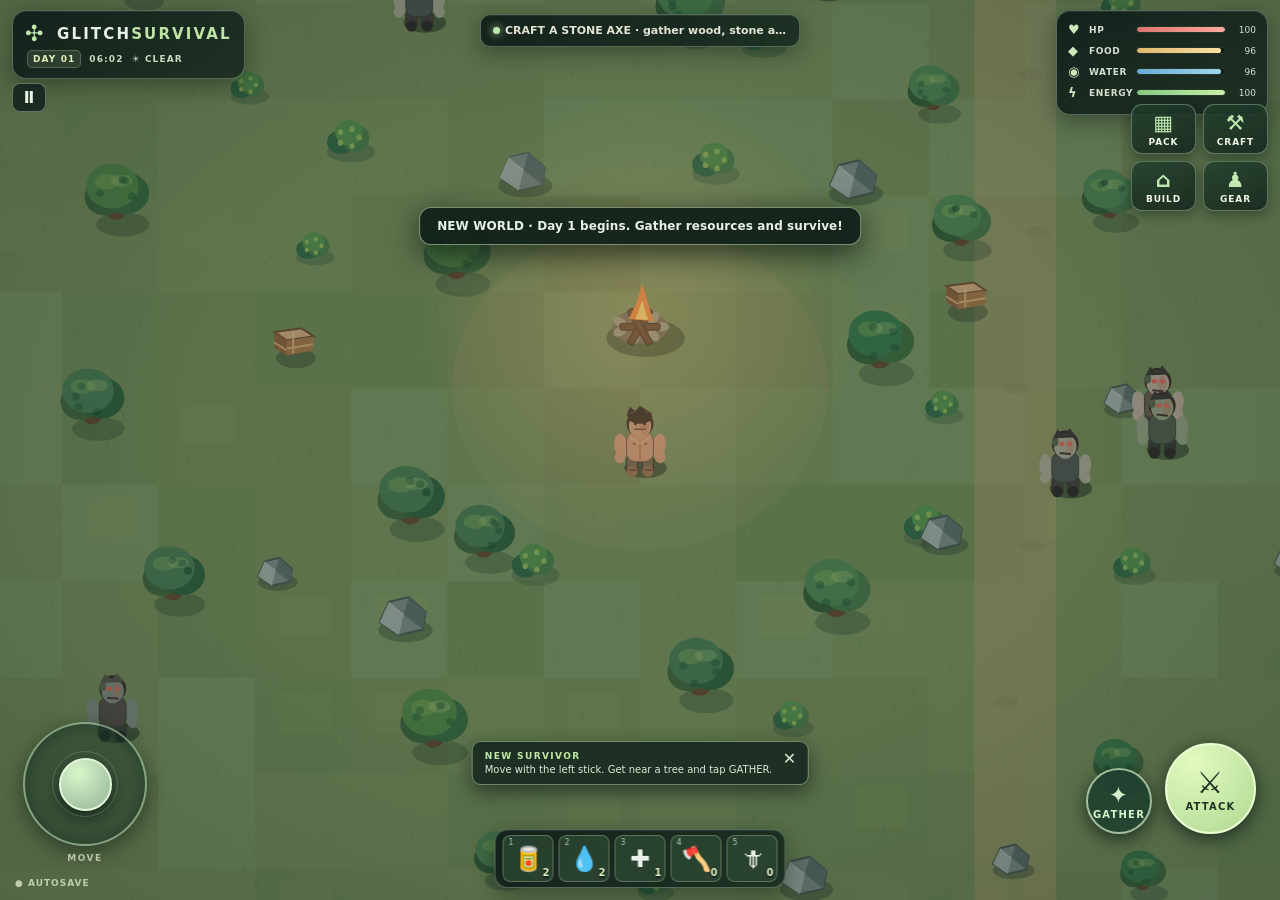
==== commit c22c919d: "Finish V2 build placement rules and foundation obstruction checks" ====
--- a/afterfall_survival.html
+++ b/afterfall_survival.html
@@ -275,12 +275,10 @@
  }else if(['wall','door','window','roof'].includes(id)){
   if(!atCell(x,y,'foundation'))return {ok:false,reason:'Place a foundation first'};
   if(atCell(x,y,buildingLayer(id)))return {ok:false,reason:'This slot is occupied'};
-  if(id==='roof'&&!buildings.some(b=>['wall','door','window'].includes(b.kind)&&distance(x,y,b.x,b.y)<=GRID*1.6))return {ok:false,reason:'Roof needs a supporting wall'};
+  if(id==='roof'&&buildings.filter(b=>['wall','door','window'].includes(b.kind)&&distance(x,y,b.x,b.y)<=GRID*1.6).length<2)return {ok:false,reason:'Roof needs at least two supports'};
  }else if(atCell(x,y,'furniture'))return {ok:false,reason:'Space occupied by furnishing'};
- if(!['floor','roof'].includes(id)){
-  for(const n of nodes)if(nodeActive(n)&&['tree','rock'].includes(n.kind)&&distance(x,y,n.x,n.y)<n.size+22)return {ok:false,reason:'Clear the natural obstruction'};
-  if(buildingFootprintCollision(x,y,id))return {ok:false,reason:'Character or infected in the way'};
- }
+ if(id!=='roof')for(const n of nodes)if(nodeActive(n)&&['tree','rock'].includes(n.kind)&&distance(x,y,n.x,n.y)<n.size+22)return {ok:false,reason:'Clear the natural obstruction'};
+ if(!['floor','roof'].includes(id)&&buildingFootprintCollision(x,y,id))return {ok:false,reason:'Character or infected in the way'};
  if(id==='roof'&&distance(x,y,state.player.x,state.player.y)<18)return {ok:true,reason:'Shelter ready'};
  return {ok:true,reason:'Ready to place'};
 }
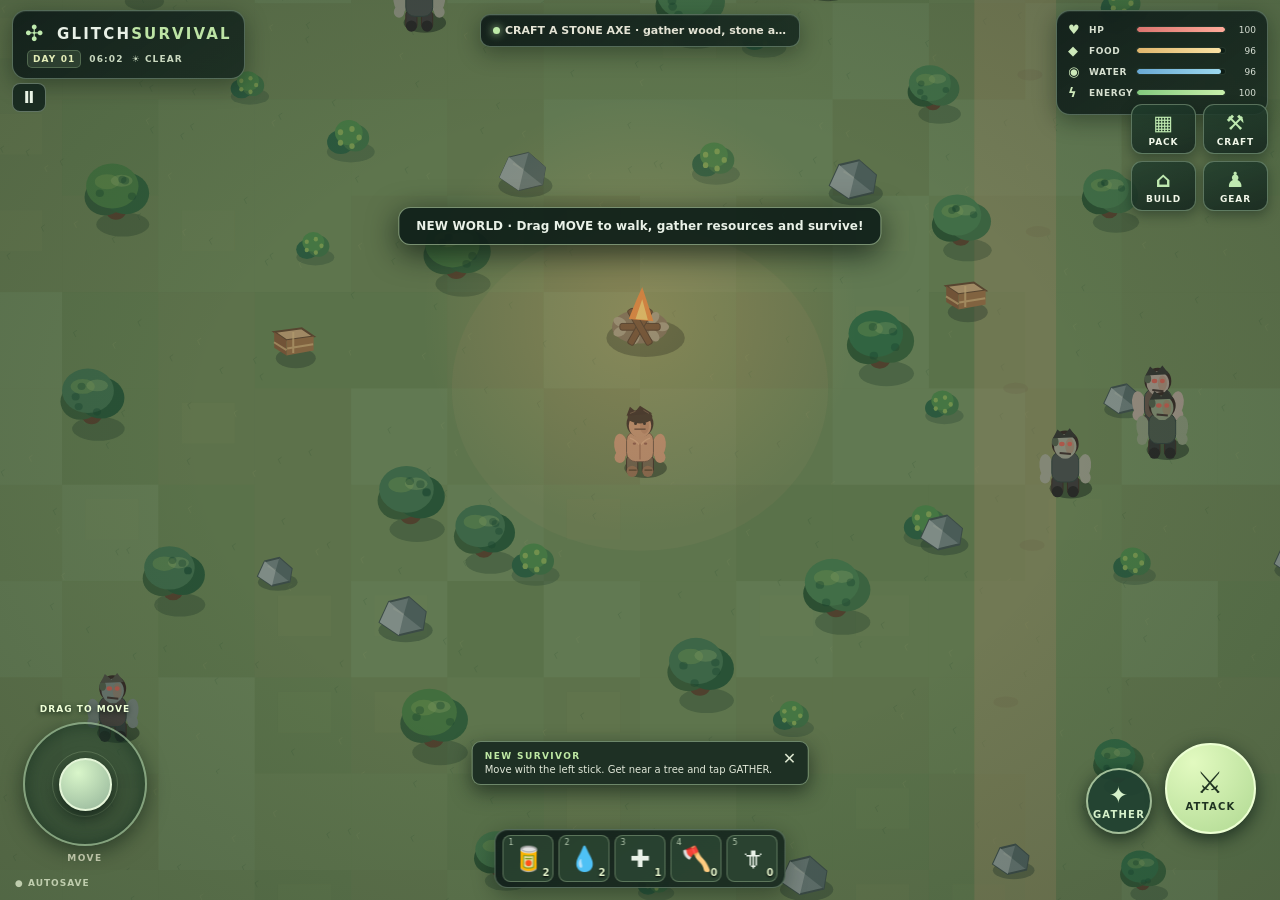
==== commit bc0cc66a: "Fix iPhone joystick movement, add safe touch fallback and unstuck recovery" ====
--- a/afterfall_survival.html
+++ b/afterfall_survival.html
@@ -5,9 +5,8 @@
 <meta name="viewport" content="width=device-width, initial-scale=1, viewport-fit=cover, maximum-scale=1, user-scalable=no">
 <meta name="theme-color" content="#14231d">
 <meta name="description" content="Glitch Survival — a top-down 2D browser survival game. Gather, craft, fight zombies and build your base.">
-<title>GLITCH SURVIVAL — Base Builder V2</title>
-<style>
-:root{color-scheme:dark;--ink:#e9f1e7;--muted:#adc0aa;--line:#59725f;--forest:#10201a;--accent:#bce9aa;--amber:#ebc27d;--danger:#e98680}
+<title>GLITCH SURVIVAL — V2.1 Movement Fix</title>
+<style>:root{color-scheme:dark;--ink:#e9f1e7;--muted:#adc0aa;--line:#59725f;--forest:#10201a;--accent:#bce9aa;--amber:#ebc27d;--danger:#e98680}
 *{box-sizing:border-box}html,body{margin:0;padding:0;width:100%;height:100%;overflow:hidden;background:#182a20;color:var(--ink);font-family:system-ui,-apple-system,Segoe UI,sans-serif;user-select:none;-webkit-user-select:none;touch-action:none;-webkit-tap-highlight-color:transparent}
 button{font:inherit;cursor:pointer;-webkit-tap-highlight-color:transparent;touch-action:manipulation}
 button:focus-visible{outline:2px solid #cef7b5;outline-offset:3px}
@@ -46,6 +45,13 @@
 @media(max-width:539px){.construction-hud{top:236px;bottom:auto;width:calc(100vw - 20px);max-width:370px;padding:7px}.construction-buttons{flex-wrap:wrap}.construction-buttons button{flex:1 1 25%;padding:9px 4px;font-size:9px}.construction-buttons .construction-place{flex:1 1 42%}.construction-feedback{font-size:10px}}
 @media(max-height:360px) and (min-width:540px){.construction-hud{bottom:3px;padding:4px 7px;min-width:280px}.construction-buttons button{padding:4px 2px}.construction-material{display:none}}
 
+/* V2.1 — joystick responds to mobile touch and gives visible movement feedback. */
+.joystick{overscroll-behavior:contain;-webkit-user-select:none;user-select:none;-webkit-touch-callout:none;isolation:isolate}
+.joystick.is-moving{background:#234934b3;border-color:#d6f8b6;box-shadow:0 0 0 4px #a8dc8c25,inset 0 0 18px #0b271a83,0 6px 20px #07181084}
+.joystick-inner{will-change:transform;transition:transform .025s linear;pointer-events:none}
+.joystick-label{pointer-events:none;white-space:nowrap}
+.joystick-status{position:absolute;top:-20px;left:50%;transform:translateX(-50%);pointer-events:none;color:#efffd7;font-size:9px;font-weight:900;letter-spacing:1px;white-space:nowrap;text-shadow:0 1px 5px #0a1c10}
+.joystick.is-moving .joystick-status{color:#b8f3a6}
 </style>
 </head>
 <body>
@@ -71,7 +77,7 @@
     <button class="menu-trigger" data-open="build" aria-label="Build a base"><span class="trigger-icon">⌂</span><span>BUILD</span></button>
     <button class="menu-trigger" data-open="gear" aria-label="Equip clothing"><span class="trigger-icon">♟</span><span>GEAR</span></button>
   </nav>
-  <div class="joystick" id="joystick" aria-label="Touch movement joystick" role="group"><div class="joystick-inner" id="joystick-inner"></div><span class="joystick-label">MOVE</span></div>
+  <div class="joystick" id="joystick" aria-label="Drag joystick to move the survivor" role="group"><span class="joystick-status" id="joystick-status">DRAG TO MOVE</span><div class="joystick-inner" id="joystick-inner"></div><span class="joystick-label">MOVE</span></div>
   <div class="action-controls">
     <button id="interact-btn" class="action-circle interact" aria-label="Gather or interact"><span class="action-icon">✦</span><span>GATHER</span></button>
     <button id="attack-btn" class="action-circle attack" aria-label="Attack nearby zombie"><span class="action-icon">⚔</span><span>ATTACK</span></button>
@@ -113,8 +119,7 @@
   <div id="death-screen" class="death-screen hidden"><div class="death-panel glass"><div class="skull">☠</div><h1>YOU DIDN'T MAKE IT</h1><p>The wasteland doesn't forgive. Your supplies and base remain.</p><div id="death-stats"></div><button id="respawn-btn" class="primary-btn">RESPAWN AT CAMP →</button></div></div>
   <div class="onboarding" id="onboarding"><span class="onboarding-label">NEW SURVIVOR</span><span id="onboarding-text">Move with the left stick. Get near a tree and tap GATHER.</span><button id="dismiss-onboarding" aria-label="Dismiss tip">✕</button></div>
 </div>
-<script>
-/* GLITCH SURVIVAL — 2D REBOOT
+<script>/* GLITCH SURVIVAL — 2D REBOOT V2.1 JOYSTICK FIX
    A self-contained top-down mobile survival game. No third-party JS or assets.
    All sprites are original procedural Canvas 2D artwork.
 */
@@ -167,7 +172,8 @@
 let lastBuildId='floor';let nextBuildingId=0;let activeChest=null;
 const effects=[];
 const keys=new Set();
-const joy={x:0,y:0,pointer:null};
+const joy={x:0,y:0,pointer:null,touch:null};
+let movementBlockedTime=0;
 let nodes=[],zombies=[],buildings=[];
 let nextZombieId=0;
 const state={player:{x:0,y:55,dir:0,aim:0,vx:0,vy:0,gait:0,anim:0,attacking:0,attackCooldown:0,hurt:0,footstep:0},hp:100,hunger:96,thirst:96,stamina:100,
@@ -248,6 +254,54 @@
  return true;
  }catch(e){console.warn('Ignoring invalid save',e);return false}}
 function hurtPlayer(raw){if(state.player.hurt>.1)return;const protection=(state.equipment.chest==='hoodie'?.13:state.equipment.chest==='shirt'?.05:0)+(state.equipment.legs==='cargo'?.05:0)+(state.equipment.feet==='boots'?.05:0);const dmg=Math.max(1,raw*(1-protection));state.hp=Math.max(0,state.hp-dmg);state.player.hurt=.52;hitFlash=.48;screenShake=6;effects.push({kind:'text',x:state.player.x,y:state.player.y-27,text:'-'+Math.ceil(dmg),color:'#ff8880',t:0,life:1});if(state.hp<=0)die()}
+// Preserve old saves: if a newly added structure overlaps the last saved
+// coordinates, move the survivor onto the nearest unblocked ground.
+function findSafeSpot(cx,cy){
+ const centerX=clamp(Number.isFinite(cx)?cx:0,-WORLD_LIMIT+60,WORLD_LIMIT-60);
+ const centerY=clamp(Number.isFinite(cy)?cy:55,-WORLD_LIMIT+60,WORLD_LIMIT-60);
+ if(!collides(centerX,centerY))return {x:centerX,y:centerY};
+ for(let radius=24;radius<=250;radius+=24){
+  for(let step=0;step<24;step++){
+   const angle=step*TAU/24;
+   const x=clamp(centerX+Math.cos(angle)*radius,-WORLD_LIMIT+35,WORLD_LIMIT-35);
+   const y=clamp(centerY+Math.sin(angle)*radius,-WORLD_LIMIT+35,WORLD_LIMIT-35);
+   if(!collides(x,y))return {x,y};
+  }
+ }
+ // Last resort: use the starting clearing, then a nearby empty tile.
+ for(let radius=0;radius<=340;radius+=34){
+  for(let step=0;step<24;step++){
+   const a=step*TAU/24,x=Math.cos(a)*radius,y=55+Math.sin(a)*radius;
+   if(!collides(x,y))return {x,y};
+  }
+ }
+ return {x:0,y:55};
+}
+function moveToSafeGround(showMessage=true){
+ const p=state.player;
+ const spot=findSafeSpot(p.x,p.y);
+ if(!collides(p.x,p.y)&&showMessage){
+  // The player might be boxed in even if the precise center isn't colliding.
+  const nearby=[[-75,0],[75,0],[0,-75],[0,75]];
+  if(nearby.some(([dx,dy])=>!collides(p.x+dx,p.y+dy))){
+   showToast('Ground is clear here. Drag the MOVE stick in a direction.');
+   return false;
+  }
+ }
+ p.x=spot.x;p.y=spot.y;p.vx=0;p.vy=0;
+ camera.x=spot.x;camera.y=spot.y;
+ movementBlockedTime=0;saveGame();
+ if(showMessage)showToast('Survivor moved to safe ground. Your inventory and base are saved.');
+ return true;
+}
+function unstuckAtCamp(){
+ closeModal();
+ const p=state.player,spot=findSafeSpot(0,55);
+ p.x=spot.x;p.y=spot.y;p.vx=0;p.vy=0;
+ camera.x=p.x;camera.y=p.y;
+ resetJoy();saveGame();
+ showToast('Returned to camp safely. Buildings, gear and supplies preserved.',3400);
+}
 function die(){gameOver=true;joy.x=joy.y=0;keys.clear();$('death-screen').classList.remove('hidden');$('death-stats').textContent=`DAY ${Math.floor(state.elapsed/600)+1}  •  ${state.kills} KILLS  •  ${state.treesCut} TREES CUT`;saveGame();}
 function respawn(){state.hp=100;state.hunger=Math.max(state.hunger,56);state.thirst=Math.max(state.thirst,56);state.stamina=100;state.player.x=0;state.player.y=55;state.deathCount++;state.player.hurt=1.25;gameOver=false;$('death-screen').classList.add('hidden');for(const z of zombies)if(z.hp>0&&distance(0,0,z.x,z.y)<240){z.x=z.spawnX;z.y=z.spawnY}saveGame();showToast('Respawned at camp. Your base and gear are safe.');}
 function useSupply(id){if((state.inventory[id]||0)<1){showToast(`No ${TYPES[id]?.name||id} left`);return}if(id==='food'&&state.hunger>=99||id==='water'&&state.thirst>=99||id==='bandage'&&state.hp>=99){showToast('You do not need that yet');return}state.inventory[id]--;if(id==='food')state.hunger=clamp(state.hunger+38,0,100);if(id==='water')state.thirst=clamp(state.thirst+46,0,100);if(id==='bandage')state.hp=clamp(state.hp+38,0,100);showToast(`Used ${TYPES[id].name}`);status();saveGame()}
@@ -367,9 +421,9 @@
  const gearItems=['axe','pickaxe','spear','torch','shirt','hoodie','cargo','boots','backpack'].filter(id=>state.inventory[id]>0);
  body.innerHTML=`<p class="panel-note">Starter survivor: rugged hair, bare chest, ragged shorts and sandals. Equipping clothes or weapons changes your character in the game.</p><div class="equipment-grid">${Object.entries(display).map(([slot,value])=>`<div class="gear-slot"><strong>${slot.toUpperCase()}</strong><span>${value}</span></div>`).join('')}</div><div class="section-title">AVAILABLE GEAR</div><div class="items-grid">${gearItems.length?gearItems.map(id=>`<div class="item-card"><div class="item-top"><div class="item-emoji">${TYPES[id].emoji}</div><div class="item-title">${TYPES[id].name}</div></div><div class="item-desc">${itemDetails(id)}</div><button class="small-btn" data-equip="${id}">${Object.values(state.equipment).includes(id)?'UNEQUIP':'EQUIP'}</button></div>`).join(''):'<p class="panel-note">No crafted clothes yet. Gather supplies and open CRAFTING to make some.</p>'}</div>`;
  }
- if(modal==='settings')body.innerHTML=`<p class="panel-note">Your game saves automatically to this browser. This is a fresh 2D game, separate from the previous 3D version.</p><div class="items-grid"><div class="item-card"><div class="item-title">SAVE GAME</div><div class="item-desc">Store character, inventory, health, buildings and world progress.</div><button class="small-btn" data-save="true">SAVE NOW</button></div><div class="item-card"><div class="item-title">CONTROLS</div><div class="item-desc">Phone: move joystick, GATHER, ATTACK, menus. Computer: WASD/arrows, E, Space, I, C, B, G.</div></div><div class="item-card"><div class="item-title">FRESH START</div><div class="item-desc">Erase this 2D world's progress on this device. Does not touch archived 3D backups.</div><button class="small-btn secondary" data-reset="true">RESET 2D SAVE</button></div></div>`;
-}
-function openModal(name){modal=name;paused=true;$('modal-shell').classList.remove('hidden');renderModal();joy.x=0;joy.y=0;}
+ if(modal==='settings')body.innerHTML=`<p class="panel-note">Your game saves automatically to this browser. The MOVE joystick supports drag controls on iPhone, Android and desktop.</p><div class="items-grid"><div class="item-card"><div class="item-title">SAVE GAME</div><div class="item-desc">Keep your gear, supplies, bases and player position.</div><button class="small-btn" data-save="true">SAVE NOW</button></div><div class="item-card"><div class="item-title">MOVEMENT / UNSTUCK</div><div class="item-desc">If your survivor is stuck after a building update, return to safe ground at camp without losing items or buildings.</div><button class="small-btn" data-unstuck="true">↖ RETURN TO CAMP</button></div><div class="item-card"><div class="item-title">CONTROLS</div><div class="item-desc">DRAG the circular MOVE stick to walk. Keyboard: WASD or arrows. Touch and hold outside the center to move instantly.</div></div><div class="item-card"><div class="item-title">FRESH START</div><div class="item-desc">Erase ONLY your 2D progress on this device.</div><button class="small-btn secondary" data-reset="true">RESET 2D SAVE</button></div></div>`;
+}
+function openModal(name){modal=name;paused=true;$('modal-shell').classList.remove('hidden');renderModal();resetJoy();}
 function closeModal(){modal=null;paused=false;$('modal-shell').classList.add('hidden');status()}
 function handleModalAction(e){const btn=e.target.closest('button');if(!btn)return;
  if(btn.dataset.craft)craft(btn.dataset.craft);
@@ -380,6 +434,7 @@
  else if(btn.dataset.equip)equip(btn.dataset.equip);
  else if(btn.dataset.use){useSupply(btn.dataset.use);renderModal()}
  else if(btn.dataset.save){saveGame(false);renderModal()}
+ else if(btn.dataset.unstuck){unstuckAtCamp()}
  else if(btn.dataset.reset){if(confirm('Erase ONLY this 2D save and start again?')){try{localStorage.removeItem(SAVE_KEY)}catch(e){}location.reload()}}
 }
 
@@ -586,8 +641,20 @@
  const moving=Math.hypot(p.vx,p.vy)>6;
  if(moving){
   const vx=p.vx*dt,vy=p.vy*dt;
+  const beforeX=p.x,beforeY=p.y;
   if(!collides(p.x+vx,p.y))p.x+=vx;else p.vx*=.1;
   if(!collides(p.x,p.y+vy))p.y+=vy;else p.vy*=.1;
+  if(len>.2&&Math.hypot(p.x-beforeX,p.y-beforeY)<.02){
+    movementBlockedTime+=dt;
+    if(movementBlockedTime>.75){
+      movementBlockedTime=0;
+      if(collides(p.x,p.y)){
+        moveToSafeGround(true);
+      }else{
+        showToast('Movement blocked by an obstacle. Try another direction or Settings → RETURN TO CAMP.',2700);
+      }
+    }
+  }else movementBlockedTime=0;
   const desired=Math.atan2(p.vx,-p.vy);
   const turn=Math.atan2(Math.sin(desired-p.dir),Math.cos(desired-p.dir));
   p.dir+=turn*Math.min(1,dt*12);
@@ -648,13 +715,79 @@
  'build-select':()=>openModal('build')
 }))$(id).addEventListener('click',cb);
 
-// Touch and keyboard controls.
+// Touch and keyboard controls. A resilient joystick implementation:
+// iOS Safari and in-app webviews can occasionally cancel Pointer Events or
+// reject setPointerCapture. Touch Events provide a second path to the same
+// movement state; both paths are tested on mobile-sized layouts.
 const stick=$('joystick'),knob=$('joystick-inner');
-function pointerJoy(e){const b=stick.getBoundingClientRect(),centerX=b.left+b.width/2,centerY=b.top+b.height/2,radius=b.width*.31;let x=e.clientX-centerX,y=e.clientY-centerY;const len=Math.hypot(x,y);if(len>radius){x*=radius/len;y*=radius/len}joy.x=clamp(x/radius,-1,1);joy.y=clamp(y/radius,-1,1);knob.style.transform=`translate(${x}px,${y}px)`}
-function resetJoy(){joy.pointer=null;joy.x=0;joy.y=0;knob.style.transform='translate(0px,0px)'}
-stick.addEventListener('pointerdown',e=>{e.preventDefault();joy.pointer=e.pointerId;stick.setPointerCapture(e.pointerId);pointerJoy(e)});
-stick.addEventListener('pointermove',e=>{if(e.pointerId===joy.pointer){e.preventDefault();pointerJoy(e)}});
-for(const name of ['pointerup','pointercancel','lostpointercapture'])stick.addEventListener(name,e=>{if(e.pointerId===joy.pointer)resetJoy()});
+const joyStatus=$('joystick-status');
+function setJoyPosition(clientX,clientY){
+ const b=stick.getBoundingClientRect();
+ const radius=Math.max(25,b.width*.32);
+ let x=clientX-b.left-b.width/2,y=clientY-b.top-b.height/2;
+ if(!Number.isFinite(x)||!Number.isFinite(y))return;
+ const len=Math.hypot(x,y);
+ if(len>radius){x*=radius/len;y*=radius/len}
+ joy.x=clamp(x/radius,-1,1);
+ joy.y=clamp(y/radius,-1,1);
+ knob.style.transform=`translate3d(${x}px,${y}px,0)`;
+ stick.classList.toggle('is-moving',Math.hypot(joy.x,joy.y)>.08);
+ if(joyStatus)joyStatus.textContent=Math.hypot(joy.x,joy.y)>.08?'MOVING':'DRAG TO MOVE';
+}
+function resetJoy(){
+ joy.pointer=null;joy.touch=null;joy.x=0;joy.y=0;
+ knob.style.transform='translate3d(0,0,0)';
+ stick.classList.remove('is-moving');
+ if(joyStatus)joyStatus.textContent='DRAG TO MOVE';
+}
+stick.addEventListener('pointerdown',e=>{
+ if(paused||gameOver)return;
+ e.preventDefault();
+ if(joy.pointer!==null)return;
+ joy.pointer=e.pointerId;
+ // Apply joystick movement FIRST. Some mobile browsers throw on capture.
+ setJoyPosition(e.clientX,e.clientY);
+ try{if(stick.setPointerCapture)stick.setPointerCapture(e.pointerId)}catch(err){/* touch/window handlers keep working */}
+});
+window.addEventListener('pointermove',e=>{
+ if(e.pointerId!==joy.pointer||paused||gameOver)return;
+ if(e.cancelable)e.preventDefault();
+ setJoyPosition(e.clientX,e.clientY);
+},{passive:false});
+window.addEventListener('pointerup',e=>{
+ if(e.pointerId===joy.pointer){joy.pointer=null;if(joy.touch===null)resetJoy()}
+});
+for(const name of ['pointercancel','lostpointercapture']){
+ window.addEventListener(name,e=>{
+   if(e.pointerId===joy.pointer){joy.pointer=null;if(joy.touch===null)resetJoy()}
+ });
+}
+// Compatibility fallback for iOS versions where pointercapture stops tracking
+// a dragged thumb. Track the same physical touch using its identifier.
+stick.addEventListener('touchstart',e=>{
+ if(paused||gameOver||joy.touch!==null)return;
+ const t=e.changedTouches[0];if(!t)return;
+ joy.touch=t.identifier;
+ if(e.cancelable)e.preventDefault();
+ setJoyPosition(t.clientX,t.clientY);
+},{passive:false});
+window.addEventListener('touchmove',e=>{
+ if(joy.touch===null||paused||gameOver)return;
+ for(const t of e.changedTouches){
+  if(t.identifier!==joy.touch)continue;
+  if(e.cancelable)e.preventDefault();
+  setJoyPosition(t.clientX,t.clientY);
+  break;
+ }
+},{passive:false});
+for(const name of ['touchend','touchcancel']){
+ window.addEventListener(name,e=>{
+  if(joy.touch===null)return;
+  for(const t of e.changedTouches){
+   if(t.identifier===joy.touch){resetJoy();break}
+  }
+ },{passive:false});
+}
 $('interact-btn').addEventListener('pointerdown',e=>{e.preventDefault();gather()});$('attack-btn').addEventListener('pointerdown',e=>{e.preventDefault();attack()});
 for(const el of document.querySelectorAll('[data-open]'))el.addEventListener('click',()=>openModal(el.dataset.open));
 for(const el of document.querySelectorAll('[data-quick]'))el.addEventListener('click',()=>useQuick(Number(el.dataset.quick)));
@@ -676,14 +809,15 @@
 // Start the new 2D world. Old 3D save keys are intentionally untouched.
 createWorld();
 const resumed=loadGame();if(!resumed){camera.x=state.player.x;camera.y=state.player.y}
+const loadedInsideObstacle=collides(state.player.x,state.player.y);
+if(loadedInsideObstacle)moveToSafeGround(false);
 resize();status();updatePrompt();
 if(resumed||(()=>{try{return localStorage.getItem('glitch-survival-2d-tip')==='1'}catch(e){return false}})())$('onboarding').classList.add('hidden');
-if(resumed)showToast('Welcome back to your 2D survivor camp!');else showToast('NEW WORLD · Day 1 begins. Gather resources and survive!',3700);
+if(loadedInsideObstacle)showToast('Saved position was blocked. Your survivor is now on safe ground.',3800);else if(resumed)showToast('Welcome back! Drag the MOVE circle to walk.');else showToast('NEW WORLD · Drag MOVE to walk, gather resources and survive!',3900);
 requestAnimationFrame(tick);
 // Small read-only diagnostics for automated browser tests.
-window.__GLITCH_DIAGNOSTICS__={getSnapshot:()=>({player:{x:state.player.x,y:state.player.y},stats:{hp:state.hp,hunger:state.hunger,thirst:state.thirst},inventory:{...state.inventory},equipment:{...state.equipment},nodes:nodes.length,zombies:zombies.length,buildings:buildings.length,buildMode:buildMode?{...buildMode}:null,paused,modal,elapsed:state.elapsed}),getMove:movementVector};
+window.__GLITCH_DIAGNOSTICS__={getSnapshot:()=>({player:{x:state.player.x,y:state.player.y},stats:{hp:state.hp,hunger:state.hunger,thirst:state.thirst},inventory:{...state.inventory},equipment:{...state.equipment},nodes:nodes.length,zombies:zombies.length,buildings:buildings.length,buildMode:buildMode?{...buildMode}:null,paused,modal,elapsed:state.elapsed}),getMove:movementVector,getJoystick:()=>({x:joy.x,y:joy.y,pointer:joy.pointer,touch:joy.touch,paused,blocked:collides(state.player.x,state.player.y)})};
 })();
-
 </script>
 </body>
 </html>
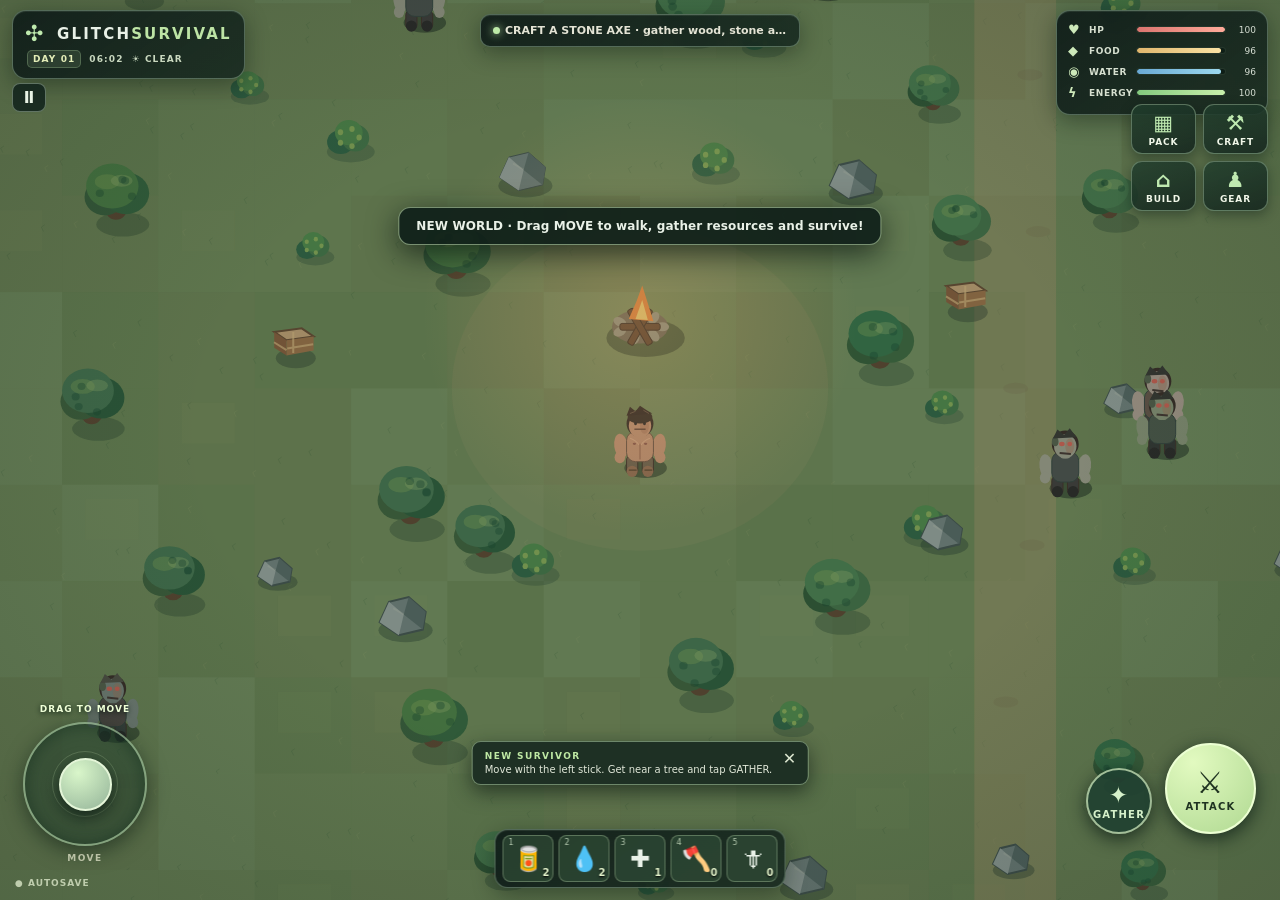
==== commit 7e0ac10b: "Update standalone game with V2.2 construction placement fix" ====
--- a/afterfall_survival.html
+++ b/afterfall_survival.html
@@ -5,7 +5,7 @@
 <meta name="viewport" content="width=device-width, initial-scale=1, viewport-fit=cover, maximum-scale=1, user-scalable=no">
 <meta name="theme-color" content="#14231d">
 <meta name="description" content="Glitch Survival — a top-down 2D browser survival game. Gather, craft, fight zombies and build your base.">
-<title>GLITCH SURVIVAL — V2.1 Movement Fix</title>
+<title>GLITCH SURVIVAL — V2.2 Foundation Fix</title>
 <style>:root{color-scheme:dark;--ink:#e9f1e7;--muted:#adc0aa;--line:#59725f;--forest:#10201a;--accent:#bce9aa;--amber:#ebc27d;--danger:#e98680}
 *{box-sizing:border-box}html,body{margin:0;padding:0;width:100%;height:100%;overflow:hidden;background:#182a20;color:var(--ink);font-family:system-ui,-apple-system,Segoe UI,sans-serif;user-select:none;-webkit-user-select:none;touch-action:none;-webkit-tap-highlight-color:transparent}
 button{font:inherit;cursor:pointer;-webkit-tap-highlight-color:transparent;touch-action:manipulation}
@@ -322,22 +322,41 @@
  const recipe=BUILD_RECIPES.find(b=>b.id===id);if(!recipe)return {ok:false,reason:'Unknown part'};
  if(Math.abs(x)>WORLD_LIMIT-55||Math.abs(y)>WORLD_LIMIT-55)return {ok:false,reason:'Outside building bounds'};
  if(distance(x,y,state.player.x,state.player.y)>260)return {ok:false,reason:'Too far away — walk closer'};
- if(!hasCost(recipe.cost))return {ok:false,reason:'Not enough resources'};
+ const missing=Object.entries(recipe.cost).filter(([resource,needed])=>(state.inventory[resource]||0)<needed);
+ if(missing.length)return {ok:false,reason:'Need '+missing.map(([resource,needed])=>`${TYPES[resource]?.name||resource}: ${state.inventory[resource]||0}/${needed}`).join(', ')};
  if(id==='floor'){
   if(atCell(x,y,'foundation'))return {ok:false,reason:'Already has a foundation'};
-  if(buildings.length>1&&!supportsNearby(x,y)&&distance(x,y,0,-65)>GRID*3)return {ok:false,reason:'Extend from another foundation'};
+  // A new base may begin anywhere safe. Existing furniture must not force
+  // the first foundation to connect to a previous building or campsite.
+  if(atCell(x,y,'furniture')||atCell(x,y,'structure'))return {ok:false,reason:'Move blueprint away from an existing structure'};
  }else if(['wall','door','window','roof'].includes(id)){
   if(!atCell(x,y,'foundation'))return {ok:false,reason:'Place a foundation first'};
   if(atCell(x,y,buildingLayer(id)))return {ok:false,reason:'This slot is occupied'};
   if(id==='roof'&&buildings.filter(b=>['wall','door','window'].includes(b.kind)&&distance(x,y,b.x,b.y)<=GRID*1.6).length<2)return {ok:false,reason:'Roof needs at least two supports'};
  }else if(atCell(x,y,'furniture'))return {ok:false,reason:'Space occupied by furnishing'};
- if(id!=='roof')for(const n of nodes)if(nodeActive(n)&&['tree','rock'].includes(n.kind)&&distance(x,y,n.x,n.y)<n.size+22)return {ok:false,reason:'Clear the natural obstruction'};
+ if(id!=='roof')for(const n of nodes)if(nodeActive(n)&&['tree','rock','crate'].includes(n.kind)&&distance(x,y,n.x,n.y)<n.size+22)return {ok:false,reason:n.kind==='crate'?'Loot the supply crate before building here':'Clear the tree or rock first'};
  if(!['floor','roof'].includes(id)&&buildingFootprintCollision(x,y,id))return {ok:false,reason:'Character or infected in the way'};
  if(id==='roof'&&distance(x,y,state.player.x,state.player.y)<18)return {ok:true,reason:'Shelter ready'};
  return {ok:true,reason:'Ready to place'};
 }
 function previewCell(){return buildMode?{x:buildMode.x,y:buildMode.y}:null}
 function defaultBuildCell(){const p=state.player;return {x:snap(p.x+Math.sin(p.dir)*GRID*1.5),y:snap(p.y-Math.cos(p.dir)*GRID*1.5)};}
+// Begin with a green, buildable blueprint even if a crate or an old base
+// occupies the cell immediately in front of the survivor.
+function findOpenBuildCell(id,rotation=0){
+ const preferred=defaultBuildCell();
+ if(checkBuildingSpot(id,preferred.x,preferred.y,rotation).ok)return preferred;
+ const p=state.player,originX=snap(p.x),originY=snap(p.y),spots=[];
+ for(let iy=-4;iy<=4;iy++)for(let ix=-4;ix<=4;ix++){
+   const x=originX+ix*GRID,y=originY+iy*GRID;
+   if(distance(x,y,p.x,p.y)>245)continue;
+   const score=distance(x,y,preferred.x,preferred.y)+Math.abs(ix*iy)*.1;
+   spots.push({x,y,score});
+ }
+ spots.sort((a,b)=>a.score-b.score);
+ for(const c of spots)if(checkBuildingSpot(id,c.x,c.y,rotation).ok)return {x:c.x,y:c.y};
+ return preferred;
+}
 function updateBuildHUD(){
  const root=$('construction-hud');if(!root)return;
  if(!buildMode){root.classList.add('hidden');document.body.classList.remove('build-active');return}
@@ -350,9 +369,9 @@
  $('build-action').disabled=buildMode.mode==='place'?!result?.ok:!buildMode.target;
  $('build-remove').classList.toggle('hidden',buildMode.mode==='place');
  $('build-rotate').classList.toggle('hidden',buildMode.mode!=='place');
- $('build-material').textContent=buildMode.mode==='place'?resourceText(r.cost):`Edit existing structure`;
-}
-function beginBuilding(id){if(!BUILD_RECIPES.some(x=>x.id===id))return;lastBuildId=id;const c=defaultBuildCell();buildMode={mode:'place',id,x:c.x,y:c.y,rotation:0,target:null};if(modal)closeModal();resetJoy();updateBuildHUD();showToast('BUILD MODE · Tap the ground to set the blueprint',2400)}
+ $('build-material').textContent=buildMode.mode==='place'?Object.entries(r.cost).map(([id,qty])=>`${TYPES[id]?.emoji||'▪'} ${state.inventory[id]||0}/${qty}`).join('  '):`Edit existing structure`;
+}
+function beginBuilding(id){if(!BUILD_RECIPES.some(x=>x.id===id))return;lastBuildId=id;const c=findOpenBuildCell(id);buildMode={mode:'place',id,x:c.x,y:c.y,rotation:0,target:null};if(modal)closeModal();resetJoy();updateBuildHUD();showToast('BUILD MODE · Tap an open patch of ground or press PLACE',2400)}
 function selectBuildingAt(x,y){let b=null,best=42;for(const xB of buildings){if(xB.starter)continue;let d=distance(x,y,xB.x,xB.y);if(d<best){best=d;b=xB}}return b}
 function placeBuilding(id){if(!buildMode||buildMode.id!==id){beginBuilding(id);return false}return confirmBuild()}
 function confirmBuild(){if(!buildMode)return false;
@@ -361,6 +380,7 @@
  const recipe=BUILD_RECIPES.find(b=>b.id===id);if(!consumeCost(recipe.cost))return false;
  const hp=buildingHP(id);buildings.push({id:'b'+(++nextBuildingId)+'-'+Math.round(state.elapsed*100),kind:id,x,y,hp,maxhp:hp,level:1,rotation,open:false,contents:id==='storage'?{}:undefined});if(id==='wall')state.wallsBuilt++;
  effects.push({kind:'burst',x,y,t:0,life:.5,color:'#d2f3a0'});screenShake=Math.max(screenShake,1.4);showToast(`${recipe.name} constructed`,1350);
+ const next=findOpenBuildCell(id,rotation);buildMode.x=next.x;buildMode.y=next.y;
  updateBuildHUD();status();saveGame();return true;
 }
 function repairStructure(b){if(!b)return false;if(distance(state.player.x,state.player.y,b.x,b.y)>205){showToast('Move closer to repair');return false}if(b.hp>=b.maxhp){showToast('Already fully repaired');return false}const c={wood:2};if(!consumeCost(c)){showToast('Need 2 wood to repair');return false}b.hp=Math.min(b.maxhp,b.hp+Math.round(b.maxhp*.55));showToast('Structure repaired +55%');saveGame();updateBuildHUD();return true}
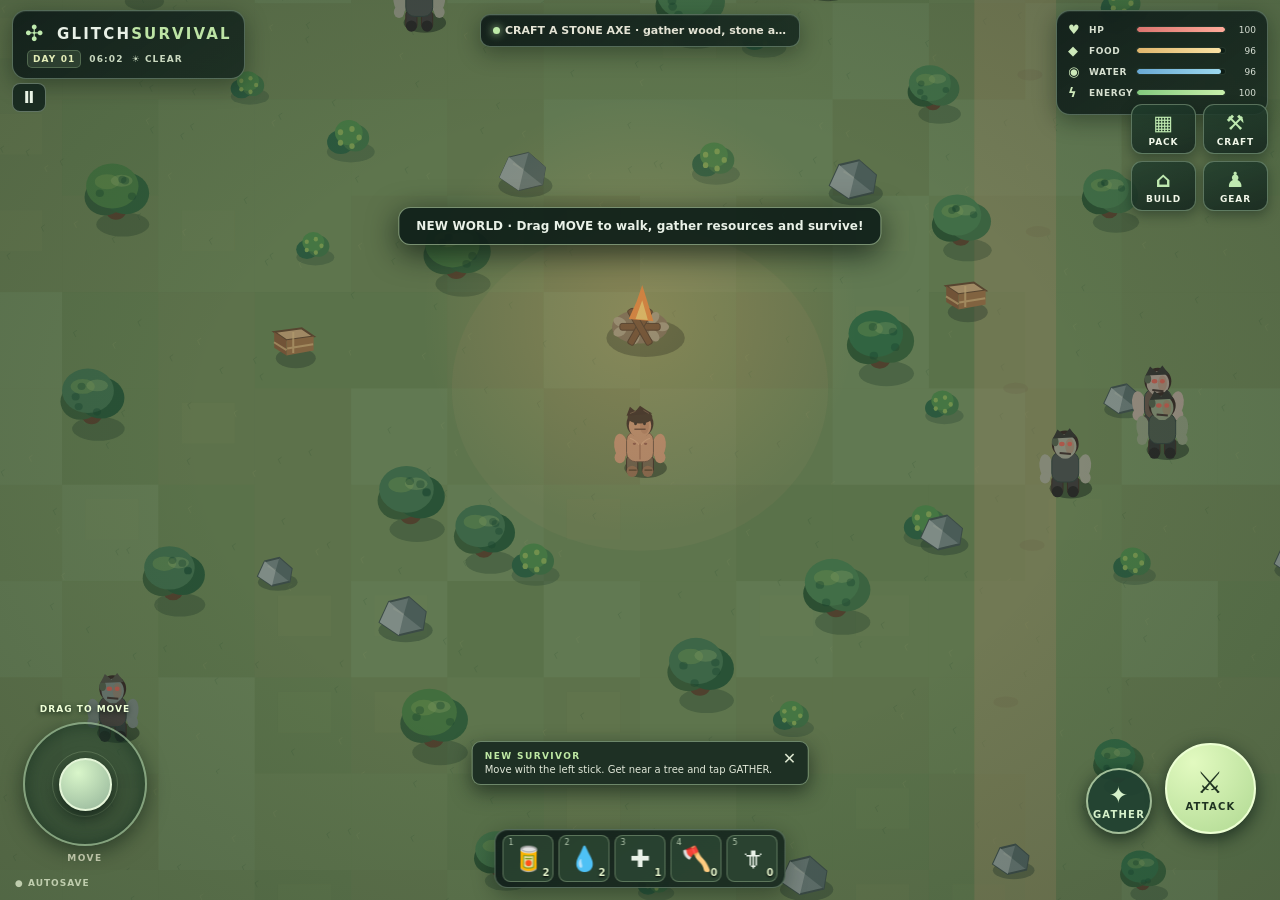
==== commit 7e932b00: "V2.3: Snap walls, doors and windows to foundation edges" ====
--- a/afterfall_survival.html
+++ b/afterfall_survival.html
@@ -5,7 +5,7 @@
 <meta name="viewport" content="width=device-width, initial-scale=1, viewport-fit=cover, maximum-scale=1, user-scalable=no">
 <meta name="theme-color" content="#14231d">
 <meta name="description" content="Glitch Survival — a top-down 2D browser survival game. Gather, craft, fight zombies and build your base.">
-<title>GLITCH SURVIVAL — V2.2 Foundation Fix</title>
+<title>GLITCH SURVIVAL — V2.3 Edge Building</title>
 <style>:root{color-scheme:dark;--ink:#e9f1e7;--muted:#adc0aa;--line:#59725f;--forest:#10201a;--accent:#bce9aa;--amber:#ebc27d;--danger:#e98680}
 *{box-sizing:border-box}html,body{margin:0;padding:0;width:100%;height:100%;overflow:hidden;background:#182a20;color:var(--ink);font-family:system-ui,-apple-system,Segoe UI,sans-serif;user-select:none;-webkit-user-select:none;touch-action:none;-webkit-tap-highlight-color:transparent}
 button{font:inherit;cursor:pointer;-webkit-tap-highlight-color:transparent;touch-action:manipulation}
@@ -156,9 +156,9 @@
 const RECIPE_BY_ID=Object.fromEntries(RECIPES.map(r=>[r.id,r]));
 const BUILD_RECIPES=[
  {id:'floor',name:'Timber foundation',emoji:'▦',desc:'Structural base. Snaps to a 54-unit grid.',cost:{wood:3}},
- {id:'wall',name:'Log wall',emoji:'🪵',desc:'A sturdy wall must stand on a foundation.',cost:{wood:5,fiber:1}},
- {id:'door',name:'Hinged door',emoji:'🚪',desc:'Opens, closes and keeps infected out.',cost:{wood:5,scrap:1}},
- {id:'window',name:'Barricaded window',emoji:'▤',desc:'A framed window with a protective sill.',cost:{wood:4,stone:1}},
+ {id:'wall',name:'Log wall',emoji:'🪵',desc:'Snaps onto any of the four edges of a foundation.',cost:{wood:5,fiber:1}},
+ {id:'door',name:'Hinged door',emoji:'🚪',desc:'Place in an empty wall-edge slot. Open it to walk through.',cost:{wood:5,scrap:1}},
+ {id:'window',name:'Barricaded window',emoji:'▤',desc:'Place on an empty foundation edge, like a wall.',cost:{wood:4,stone:1}},
  {id:'roof',name:'Wood roof',emoji:'⌂',desc:'Shelter tile above a floored, supported room.',cost:{wood:4,fiber:2}},
  {id:'storage',name:'Storage chest',emoji:'📦',desc:'An actual container where you can stash resources.',cost:{wood:6,stone:2}},
  {id:'campfire',name:'Stone firepit',emoji:'🔥',desc:'Cook and warm your camp.',cost:{wood:4,stone:3}},
@@ -312,11 +312,66 @@
 // Modular construction uses a persistent grid and multiple structural layers per cell.
 function buildingHP(kind){return ({floor:130,wall:165,door:115,window:115,roof:105,storage:105,campfire:95,spikes:90})[kind]||100}
 function buildingLayer(kind){return kind==='floor'?'foundation':kind==='roof'?'roof':['wall','door','window'].includes(kind)?'structure':'furniture'}
+const isBarrier=kind=>kind==='wall'||kind==='door'||kind==='window';
+// Foundations live on tile centers. Walls, doors and windows live on the
+// FOUR EDGES of a floor tile. A shared edge between adjoining tiles is one
+// physical wall socket, not two coincident walls.
+function edgeSupported(x,y,rotation){
+ const half=GRID/2;
+ return rotation%2 ? !!(atCell(x-half,y,'foundation')||atCell(x+half,y,'foundation'))
+                   : !!(atCell(x,y-half,'foundation')||atCell(x,y+half,'foundation'));
+}
+function edgeOccupied(x,y){return buildings.find(b=>isBarrier(b.kind)&&Math.abs(b.x-x)<2&&Math.abs(b.y-y)<2)}
+function foundationEdges(){
+ const edges=new Map();
+ for(const b of buildings){if(b.kind!=='floor')continue;
+  const c=[{x:b.x,y:b.y-GRID/2,rotation:0},{x:b.x,y:b.y+GRID/2,rotation:0},
+   {x:b.x-GRID/2,y:b.y,rotation:1},{x:b.x+GRID/2,y:b.y,rotation:1}];
+  for(const e of c)edges.set(`${e.x},${e.y}`,e);
+ }
+ return Array.from(edges.values());
+}
+function nearestFoundationEdge(x,y,rotation=null,unoccupiedOnly=false,maxDistance=140){
+ let best=null,score=Infinity;
+ for(const e of foundationEdges()){
+  if(rotation!==null&&e.rotation!==rotation%2)continue;
+  if(unoccupiedOnly&&edgeOccupied(e.x,e.y))continue;
+  const dist=distance(x,y,e.x,e.y);
+  if(dist>maxDistance)continue;
+  if(dist<score){score=dist;best=e}
+ }
+ return best;
+}
+// This is used when choosing the initial blueprint or placing the next piece.
+function findOpenBarrierEdge(rotation=null,preferX=state.player.x,preferY=state.player.y){
+ let best=null,score=Infinity;
+ for(const e of foundationEdges()){
+  if(rotation!==null&&e.rotation!==rotation%2)continue;
+  if(edgeOccupied(e.x,e.y))continue;
+  const d=distance(e.x,e.y,state.player.x,state.player.y);
+  if(d>250)continue;
+  // Prefer building close to where the player is aiming, but don't require
+  // the player to stand on the edge to create the first wall.
+  const rank=distance(e.x,e.y,preferX,preferY)+d*.2;
+  if(rank<score){score=rank;best=e}
+ }
+ return best;
+}
 function atCell(x,y,layer){return buildings.find(b=>!b.starter&&Math.abs(b.x-x)<2&&Math.abs(b.y-y)<2&&(!layer||buildingLayer(b.kind)===layer))}
 function snap(n){return Math.round(n/GRID)*GRID}
 function buildingDistance(b,x,y){return distance(x,y,b.x,b.y)}
 function nearbyStructure(max=95,condition=()=>true){let result=null,d=max;for(const b of buildings){if(!condition(b))continue;const near=buildingDistance(b,state.player.x,state.player.y);if(near<d){result=b;d=near}}return result}
-function buildingFootprintCollision(x,y,kind,playerCheck=false){if(['floor','roof'].includes(kind))return false;const r=kind==='spikes'?24:kind==='storage'?27:kind==='campfire'?24:20;return distance(x,y,state.player.x,state.player.y)<r+10 || zombies.some(z=>z.hp>0&&distance(x,y,z.x,z.y)<r+12)}
+function buildingFootprintCollision(x,y,kind,rotation=0){
+ if(['floor','roof'].includes(kind))return false;
+ if(isBarrier(kind)){
+   const overlaps=(cx,cy,r)=>rotation%2
+     ? Math.abs(cx-x)<10+r&&Math.abs(cy-y)<GRID/2+r
+     : Math.abs(cx-x)<GRID/2+r&&Math.abs(cy-y)<10+r;
+   return overlaps(state.player.x,state.player.y,10)||zombies.some(z=>z.hp>0&&overlaps(z.x,z.y,10));
+ }
+ const r=kind==='spikes'?24:kind==='storage'?27:kind==='campfire'?24:20;
+ return distance(x,y,state.player.x,state.player.y)<r+10 || zombies.some(z=>z.hp>0&&distance(x,y,z.x,z.y)<r+12)
+}
 function supportsNearby(x,y){return buildings.some(b=>b.kind==='floor'&&Math.abs(b.x-x)<=GRID+1&&Math.abs(b.y-y)<=GRID+1)}
 function checkBuildingSpot(id,x,y,rotation=0){
  const recipe=BUILD_RECIPES.find(b=>b.id===id);if(!recipe)return {ok:false,reason:'Unknown part'};
@@ -329,13 +384,22 @@
   // A new base may begin anywhere safe. Existing furniture must not force
   // the first foundation to connect to a previous building or campsite.
   if(atCell(x,y,'furniture')||atCell(x,y,'structure'))return {ok:false,reason:'Move blueprint away from an existing structure'};
- }else if(['wall','door','window','roof'].includes(id)){
+ }else if(isBarrier(id)){
+  // A wall's midpoint MUST match an edge shared with a floor tile.
+  // Floors use coordinates divisible by GRID, while the edge midpoint is
+  // offset by exactly HALF a tile along one axis.
+  const half=GRID/2;
+  const fits=rotation%2 ? Math.abs(x-(snap(x-half)+half))<1&&Math.abs(y-snap(y))<1
+                        : Math.abs(y-(snap(y-half)+half))<1&&Math.abs(x-snap(x))<1;
+  if(!fits||!edgeSupported(x,y,rotation))return {ok:false,reason:'Tap the EDGE of a timber foundation'};
+  if(edgeOccupied(x,y))return {ok:false,reason:'Wall slot occupied · use EDIT to replace it'};
+ }else if(id==='roof'){
   if(!atCell(x,y,'foundation'))return {ok:false,reason:'Place a foundation first'};
-  if(atCell(x,y,buildingLayer(id)))return {ok:false,reason:'This slot is occupied'};
-  if(id==='roof'&&buildings.filter(b=>['wall','door','window'].includes(b.kind)&&distance(x,y,b.x,b.y)<=GRID*1.6).length<2)return {ok:false,reason:'Roof needs at least two supports'};
+  if(atCell(x,y,'roof'))return {ok:false,reason:'Roof already placed'};
+  if(buildings.filter(b=>isBarrier(b.kind)&&distance(x,y,b.x,b.y)<=GRID*.95).length<2)return {ok:false,reason:'Roof needs two surrounding walls or door supports'};
  }else if(atCell(x,y,'furniture'))return {ok:false,reason:'Space occupied by furnishing'};
  if(id!=='roof')for(const n of nodes)if(nodeActive(n)&&['tree','rock','crate'].includes(n.kind)&&distance(x,y,n.x,n.y)<n.size+22)return {ok:false,reason:n.kind==='crate'?'Loot the supply crate before building here':'Clear the tree or rock first'};
- if(!['floor','roof'].includes(id)&&buildingFootprintCollision(x,y,id))return {ok:false,reason:'Character or infected in the way'};
+ if(!['floor','roof'].includes(id)&&buildingFootprintCollision(x,y,id,rotation))return {ok:false,reason:'Character or infected in the way · step aside'};
  if(id==='roof'&&distance(x,y,state.player.x,state.player.y)<18)return {ok:true,reason:'Shelter ready'};
  return {ok:true,reason:'Ready to place'};
 }
@@ -343,7 +407,15 @@
 function defaultBuildCell(){const p=state.player;return {x:snap(p.x+Math.sin(p.dir)*GRID*1.5),y:snap(p.y-Math.cos(p.dir)*GRID*1.5)};}
 // Begin with a green, buildable blueprint even if a crate or an old base
 // occupies the cell immediately in front of the survivor.
-function findOpenBuildCell(id,rotation=0){
+function findOpenBuildCell(id,rotation=null){
+ if(isBarrier(id)){
+   const preferred=defaultBuildCell();
+   const edge=findOpenBarrierEdge(rotation,preferred.x,preferred.y);
+   if(edge)return edge;
+   // When no supported edges exist, preview the missing foundation rather
+   // than showing a valid-looking wall in the middle of a grass tile.
+   return {x:preferred.x,y:preferred.y-GRID/2,rotation:0};
+ }
  const preferred=defaultBuildCell();
  if(checkBuildingSpot(id,preferred.x,preferred.y,rotation).ok)return preferred;
  const p=state.player,originX=snap(p.x),originY=snap(p.y),spots=[];
@@ -363,7 +435,7 @@
  root.classList.remove('hidden');document.body.classList.add('build-active');const r=BUILD_RECIPES.find(x=>x.id===buildMode.id);
  $('build-piece-title').textContent=(r?.emoji||'⌂')+' '+(r?.name||'BUILD');
  const result=buildMode.mode==='place'?checkBuildingSpot(buildMode.id,buildMode.x,buildMode.y,buildMode.rotation):null;
- $('build-feedback').textContent=buildMode.mode==='place'?(result?.reason||''):'Tap an existing structure to select it';
+ $('build-feedback').textContent=buildMode.mode==='place'?(result?.ok&&isBarrier(buildMode.id)?'✓ Snapped to a foundation edge · ready to place':(result?.reason||'')):'Tap an existing structure to select it';
  $('build-feedback').classList.toggle('bad',!!result&&!result.ok);
  $('build-action').textContent=buildMode.mode==='place'?'✓ PLACE':'⚒ REPAIR';
  $('build-action').disabled=buildMode.mode==='place'?!result?.ok:!buildMode.target;
@@ -371,7 +443,15 @@
  $('build-rotate').classList.toggle('hidden',buildMode.mode!=='place');
  $('build-material').textContent=buildMode.mode==='place'?Object.entries(r.cost).map(([id,qty])=>`${TYPES[id]?.emoji||'▪'} ${state.inventory[id]||0}/${qty}`).join('  '):`Edit existing structure`;
 }
-function beginBuilding(id){if(!BUILD_RECIPES.some(x=>x.id===id))return;lastBuildId=id;const c=findOpenBuildCell(id);buildMode={mode:'place',id,x:c.x,y:c.y,rotation:0,target:null};if(modal)closeModal();resetJoy();updateBuildHUD();showToast('BUILD MODE · Tap an open patch of ground or press PLACE',2400)}
+function beginBuilding(id){
+ if(!BUILD_RECIPES.some(x=>x.id===id))return;
+ lastBuildId=id;
+ const c=findOpenBuildCell(id);
+ buildMode={mode:'place',id,x:c.x,y:c.y,rotation:c.rotation||0,target:null};
+ if(modal)closeModal();resetJoy();updateBuildHUD();
+ showToast(isBarrier(id)?'Tap any foundation EDGE to place a wall, door or window':
+   'BUILD MODE · Tap an open patch of ground or press PLACE',2600);
+}
 function selectBuildingAt(x,y){let b=null,best=42;for(const xB of buildings){if(xB.starter)continue;let d=distance(x,y,xB.x,xB.y);if(d<best){best=d;b=xB}}return b}
 function placeBuilding(id){if(!buildMode||buildMode.id!==id){beginBuilding(id);return false}return confirmBuild()}
 function confirmBuild(){if(!buildMode)return false;
@@ -380,15 +460,27 @@
  const recipe=BUILD_RECIPES.find(b=>b.id===id);if(!consumeCost(recipe.cost))return false;
  const hp=buildingHP(id);buildings.push({id:'b'+(++nextBuildingId)+'-'+Math.round(state.elapsed*100),kind:id,x,y,hp,maxhp:hp,level:1,rotation,open:false,contents:id==='storage'?{}:undefined});if(id==='wall')state.wallsBuilt++;
  effects.push({kind:'burst',x,y,t:0,life:.5,color:'#d2f3a0'});screenShake=Math.max(screenShake,1.4);showToast(`${recipe.name} constructed`,1350);
- const next=findOpenBuildCell(id,rotation);buildMode.x=next.x;buildMode.y=next.y;
+ const next=findOpenBuildCell(id,isBarrier(id)?null:rotation);
+ buildMode.x=next.x;buildMode.y=next.y;
+ if(isBarrier(id))buildMode.rotation=next.rotation||0;
  updateBuildHUD();status();saveGame();return true;
 }
 function repairStructure(b){if(!b)return false;if(distance(state.player.x,state.player.y,b.x,b.y)>205){showToast('Move closer to repair');return false}if(b.hp>=b.maxhp){showToast('Already fully repaired');return false}const c={wood:2};if(!consumeCost(c)){showToast('Need 2 wood to repair');return false}b.hp=Math.min(b.maxhp,b.hp+Math.round(b.maxhp*.55));showToast('Structure repaired +55%');saveGame();updateBuildHUD();return true}
 function demolishStructure(b){if(!b||b.starter)return false;const layer=buildingLayer(b.kind);
- if(layer==='foundation'&&buildings.some(x=>x!==b&&!x.starter&&x.x===b.x&&x.y===b.y)){showToast('Remove walls, roof and furniture first');return false}
+ if(layer==='foundation'&&buildings.some(x=>{
+   if(x===b||x.starter)return false;
+   if(Math.abs(x.x-b.x)<2&&Math.abs(x.y-b.y)<2)return true;
+   // Keep a wall if an adjacent foundation can continue to support it.
+   if(!isBarrier(x.kind))return false;
+   if(Math.abs(x.x-b.x)>GRID||Math.abs(x.y-b.y)>GRID)return false;
+   const supportedElsewhere=buildings.some(other=>other!==b&&other.kind==='floor'&&
+     (x.rotation%2 ? (Math.abs(other.x-(x.x-GRID/2))<2||Math.abs(other.x-(x.x+GRID/2))<2)&&Math.abs(other.y-x.y)<2
+                   : (Math.abs(other.y-(x.y-GRID/2))<2||Math.abs(other.y-(x.y+GRID/2))<2)&&Math.abs(other.x-x.x)<2));
+   return edgeSupported(x.x,x.y,x.rotation)&&!supportedElsewhere;
+ })){showToast('Remove supported walls, roof and furniture before this foundation');return false}
  if(distance(state.player.x,state.player.y,b.x,b.y)>205){showToast('Move closer to dismantle');return false}
  const recipe=BUILD_RECIPES.find(x=>x.id===b.kind);if(recipe){for(const [item,qty] of Object.entries(recipe.cost))addItem(item,Math.max(1,Math.floor(qty*.5)))}
- buildings.splice(buildings.indexOf(b),1);if(b.kind==='wall')state.wallsBuilt=Math.max(0,state.wallsBuilt-1);buildMode.target=null;showToast('Structure dismantled · some materials recovered');saveGame();updateBuildHUD();return true;
+ buildings.splice(buildings.indexOf(b),1);if(b.kind==='wall')state.wallsBuilt=Math.max(0,state.wallsBuilt-1);if(buildMode)buildMode.target=null;showToast('Structure dismantled · some materials recovered');saveGame();updateBuildHUD();return true;
 }
 function upgradeStructure(b){if(!b||b.starter)return false;if(!['wall','door','window'].includes(b.kind)){showToast('Only barriers can be reinforced');return false}if(b.level>=3){showToast('Already fully reinforced');return false}const price=b.level===1?{wood:3,stone:2}:{stone:5,scrap:2};if(!consumeCost(price)){showToast('Need '+resourceText(price));return false}b.level++;b.maxhp+=b.level===2?120:180;b.hp=b.maxhp;showToast('Barrier reinforced to tier '+b.level);saveGame();return true}
 function enterEditMode(){if(!buildMode){const c=defaultBuildCell();buildMode={mode:'edit',id:lastBuildId,x:c.x,y:c.y,rotation:0,target:null}}else{buildMode.mode='edit';buildMode.target=null}updateBuildHUD();showToast('Tap a built piece to edit or dismantle');}
@@ -434,7 +526,7 @@
 function renderModal(){if(!modal)return;$('modal-title').textContent={inventory:'Backpack',craft:'Crafting bench',build:'Build your base',gear:'Survivor equipment',settings:'Game & saves'}[modal]||'Survival';document.querySelectorAll('.modal-tab').forEach(t=>t.classList.toggle('current',t.dataset.tab===modal));const body=$('modal-content');
  if(modal==='inventory')body.innerHTML=`<p class="panel-note">Everything you collect stays here. Equip clothing and tools to change how your survivor looks and fights.</p><div class="section-title">SUPPLIES & EQUIPMENT</div><div class="items-grid">${itemCards(true)}</div><p class="field-help">Quick-use food, water, bandages, axe and spear from the bottom hotbar.</p>`;
  if(modal==='craft')body.innerHTML=`<p class="panel-note">Collect resources, craft survival tools, and wear the gear you make. An equipped axe chops trees faster.</p><div class="resources">${listResources()}</div><div class="items-grid">${RECIPES.map(r=>`<div class="item-card"><div class="item-top"><div class="item-emoji">${TYPES[r.id].emoji}</div><div class="item-title">${TYPES[r.id].name}</div></div><div class="item-desc">${r.desc}</div><div class="item-cost">${resourceText(r.cost)}</div><button class="small-btn" data-craft="${r.id}" ${hasCost(r.cost)?'':'disabled'}>CRAFT ITEM</button></div>`).join('')}</div>`;
- if(modal==='build')body.innerHTML=`<p class="panel-note">REAL BUILDING · Select a piece, tap its grid square in the world, rotate, then confirm. Every structural piece requires a timber foundation. Open doors, repair barriers, or dismantle mistakes in EDIT mode.</p><div class="resources">${listResources()}</div><button class="small-btn secondary" data-edit="1">🔧 EDIT / REPAIR / DEMOLISH EXISTING STRUCTURES</button><div class="items-grid">${BUILD_RECIPES.map(r=>`<div class="item-card"><div class="item-top"><div class="item-emoji">${r.emoji}</div><div class="item-title">${r.name}</div></div><div class="item-desc">${r.desc}</div><div class="item-cost">${resourceText(r.cost)}</div><button class="small-btn" data-build="${r.id}">${hasCost(r.cost)?'SELECT BLUEPRINT':'PREVIEW · NEED MATERIALS'}</button></div>`).join('')}</div><p class="field-help">TIP: Start with FOUNDATIONS, then WALLS and a DOOR. Zombies attack closed barriers. Repaired walls protect your camp; upgrades cost extra resources.</p>`;
+ if(modal==='build')body.innerHTML=`<p class="panel-note">REAL BUILDING · Place floor tiles first. Walls, doors and windows snap to the OUTER EDGES of those tiles, not their centers. Tap near a foundation border to select an edge, then PLACE. Roofs go in the center once two walls support them. EDIT repairs or removes existing pieces.</p><div class="resources">${listResources()}</div><button class="small-btn secondary" data-edit="1">🔧 EDIT / REPAIR / DEMOLISH EXISTING STRUCTURES</button><div class="items-grid">${BUILD_RECIPES.map(r=>`<div class="item-card"><div class="item-top"><div class="item-emoji">${r.emoji}</div><div class="item-title">${r.name}</div></div><div class="item-desc">${r.desc}</div><div class="item-cost">${resourceText(r.cost)}</div><button class="small-btn" data-build="${r.id}">${hasCost(r.cost)?'SELECT BLUEPRINT':'PREVIEW · NEED MATERIALS'}</button></div>`).join('')}</div><p class="field-help">TIP: Start with FOUNDATIONS, then WALLS and a DOOR. Zombies attack closed barriers. Repaired walls protect your camp; upgrades cost extra resources.</p>`;
  if(modal==='storage')body.innerHTML=`<p class="panel-note">Storage chest — each chest keeps its own inventory, saved with your base.</p><div class="items-grid">${['wood','stone','fiber','cloth','scrap','leather','food','water','bandage'].map(id=>`<div class="item-card"><div class="item-top"><div class="item-emoji">${TYPES[id].emoji}</div><div class="item-title">${TYPES[id].name}</div></div><div class="item-desc">Bag: ${state.inventory[id]} · Stored: ${activeChest?.contents?.[id]||0}</div><button class="small-btn" data-store="${id}" ${state.inventory[id]<1?'disabled':''}>STORE 1</button><button class="small-btn secondary" data-take="${id}" ${(activeChest?.contents?.[id]||0)<1?'disabled':''}>TAKE 1</button></div>`).join('')}</div>`;
  if(modal==='gear'){
  const display={hand:state.equipment.hand?TYPES[state.equipment.hand].name:'Bare hands',chest:state.equipment.chest?TYPES[state.equipment.chest].name:'Bare chest',legs:state.equipment.legs==='shorts'?'Ragged shorts':'Cargo trousers',feet:state.equipment.feet==='sandals'?'Worn sandals':'Worn boots',back:state.equipment.back?'Small backpack':'None'};
@@ -535,12 +627,30 @@
  ctx.save();ctx.lineWidth=.75;const x0=Math.floor(screenLeft/GRID)*GRID,y0=Math.floor(screenTop/GRID)*GRID;
  for(let x=x0;x<screenLeft+viewport.w/s+GRID;x+=GRID){const xx=px(x-GRID/2);ctx.strokeStyle='#f4e7bd2b';ctx.beginPath();ctx.moveTo(xx,0);ctx.lineTo(xx,viewport.h);ctx.stroke()}
  for(let y=y0;y<screenTop+viewport.h/s+GRID;y+=GRID){const yy=py(y-GRID/2);ctx.strokeStyle='#f4e7bd2b';ctx.beginPath();ctx.moveTo(0,yy);ctx.lineTo(viewport.w,yy);ctx.stroke()}
+ // Every timber foundation exposes four snap sockets for walls/doors.
+ if(isBarrier(buildMode.id)&&buildMode.mode==='place'){
+   ctx.save();ctx.lineWidth=2*s;ctx.strokeStyle='#d7edb36b';
+   for(const edge of foundationEdges()){
+     if(!visible(edge.x,edge.y,55)||edgeOccupied(edge.x,edge.y))continue;
+     const ex=px(edge.x),ey=py(edge.y),len=GRID*.43*s;
+     ctx.beginPath();
+     if(edge.rotation%2){ctx.moveTo(ex,ey-len);ctx.lineTo(ex,ey+len)}
+     else{ctx.moveTo(ex-len,ey);ctx.lineTo(ex+len,ey)}
+     ctx.stroke();
+   }
+   ctx.restore();
+ }
  ctx.restore()}
 function drawConstructionGhost(){if(!buildMode)return;
  const candidate=buildMode.mode==='edit'?buildMode.target:buildMode; if(!candidate)return;
  const x=candidate.x,y=candidate.y,s=viewport.scale,valid=buildMode.mode==='place'?checkBuildingSpot(buildMode.id,x,y,buildMode.rotation).ok:true;
  ctx.save();ctx.setLineDash([7*s,4*s]);ctx.strokeStyle=valid?'#baff96':'#ff847e';ctx.lineWidth=3*s;ctx.fillStyle=valid?'#8ad99a40':'#ed6f6a46';
- const xx=px(x)-27*s,yy=py(y)-27*s;ctx.fillRect(xx,yy,54*s,54*s);ctx.strokeRect(xx,yy,54*s,54*s);ctx.setLineDash([]);
+ // Frame walls narrowly around an edge, not around the whole floor tile.
+ const isEdge=buildMode.mode==='place'?isBarrier(buildMode.id):isBarrier(candidate.kind);
+ const rot=buildMode.mode==='place'?buildMode.rotation:(candidate.rotation||0);
+ const bw=(isEdge&&rot%2?16:54)*s,bh=(isEdge&&rot%2?54:isEdge?16:54)*s;
+ const xx=px(x)-bw/2,yy=py(y)-bh/2;
+ ctx.fillRect(xx,yy,bw,bh);ctx.strokeRect(xx,yy,bw,bh);ctx.setLineDash([]);
  ctx.globalAlpha=.75;drawBuilding({kind:buildMode.mode==='place'?buildMode.id:candidate.kind,x,y,hp:100,maxhp:100,level:1,rotation:buildMode.rotation,open:false});ctx.globalAlpha=1;
  ctx.font=`800 ${12*s}px system-ui`;ctx.textAlign='center';ctx.lineWidth=3*s;ctx.strokeStyle='#12231c';ctx.strokeText(valid?'✓':'×',px(x),py(y)-33*s);ctx.fillStyle=valid?'#dcffbd':'#ffc3bd';ctx.fillText(valid?'✓':'×',px(x),py(y)-33*s);ctx.restore();}
 // Layered procedural character sprites with independent step cycles, arm swing,
@@ -722,12 +832,28 @@
  if(buildMode.mode==='edit'){
   buildMode.target=selectBuildingAt(x,y);
   if(buildMode.target){buildMode.x=buildMode.target.x;buildMode.y=buildMode.target.y;showToast('Selected '+buildMode.target.kind+' · '+Math.round(100*buildMode.target.hp/buildMode.target.maxhp)+'% integrity',1000)}
+ }else if(isBarrier(buildMode.id)){
+   // A tap inside a foundation tile finds its closest edge. No need to
+   // perfectly touch the 1-pixel grid line on a small phone screen.
+   const edge=nearestFoundationEdge(x,y,null,false,110);
+   if(edge){buildMode.x=edge.x;buildMode.y=edge.y;buildMode.rotation=edge.rotation;}
+   else{buildMode.x=snap(x);buildMode.y=snap(y)-GRID/2;buildMode.rotation=0;}
  }else{buildMode.x=snap(x);buildMode.y=snap(y)}
  updateBuildHUD();
 });
 for(const [id,cb] of Object.entries({
  'build-action':()=>confirmBuild(),
- 'build-rotate':()=>{if(buildMode){buildMode.rotation=(buildMode.rotation+1)%2;updateBuildHUD()}},
+ 'build-rotate':()=>{
+   if(!buildMode||buildMode.mode!=='place')return;
+   const nextRotation=(buildMode.rotation+1)%2;
+   if(isBarrier(buildMode.id)){
+     const edge=nearestFoundationEdge(buildMode.x,buildMode.y,nextRotation,true,GRID*2.5);
+     if(edge){buildMode.x=edge.x;buildMode.y=edge.y;}
+     else{showToast('No open foundation edge in that direction');return;}
+   }
+   buildMode.rotation=nextRotation;
+   updateBuildHUD();
+ },
  'build-stop':()=>stopBuilding(),
  'build-remove':()=>buildMode?.target&&demolishStructure(buildMode.target),
  'build-upgrade':()=>{if(buildMode?.target){upgradeStructure(buildMode.target);updateBuildHUD()}},
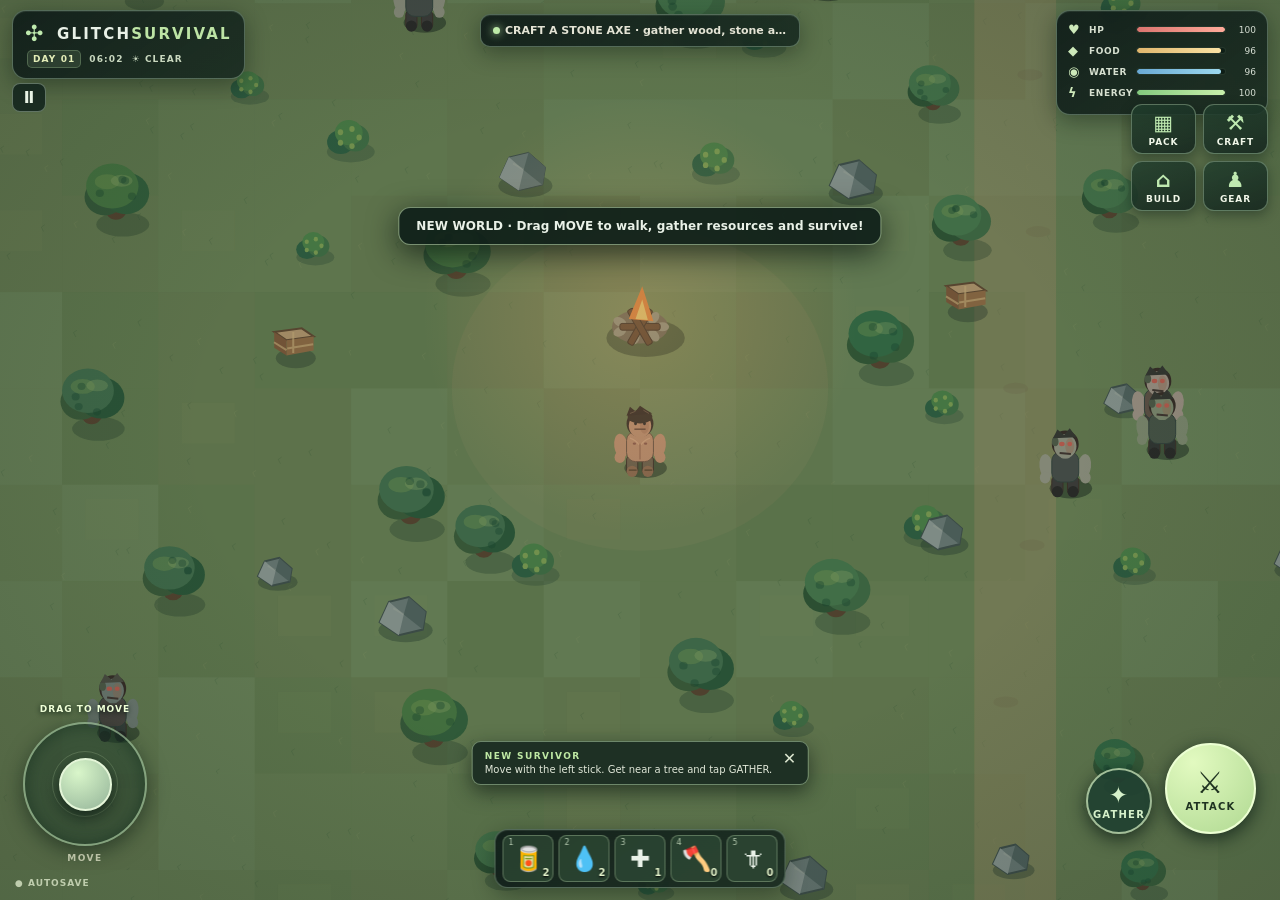
==== commit c2d539b9: "V2.4: standalone game fixes legacy wall editing and safe demolition" ====
--- a/afterfall_survival.html
+++ b/afterfall_survival.html
@@ -5,7 +5,7 @@
 <meta name="viewport" content="width=device-width, initial-scale=1, viewport-fit=cover, maximum-scale=1, user-scalable=no">
 <meta name="theme-color" content="#14231d">
 <meta name="description" content="Glitch Survival — a top-down 2D browser survival game. Gather, craft, fight zombies and build your base.">
-<title>GLITCH SURVIVAL — V2.3 Edge Building</title>
+<title>GLITCH SURVIVAL — V2.4 Wall Edit Fix</title>
 <style>:root{color-scheme:dark;--ink:#e9f1e7;--muted:#adc0aa;--line:#59725f;--forest:#10201a;--accent:#bce9aa;--amber:#ebc27d;--danger:#e98680}
 *{box-sizing:border-box}html,body{margin:0;padding:0;width:100%;height:100%;overflow:hidden;background:#182a20;color:var(--ink);font-family:system-ui,-apple-system,Segoe UI,sans-serif;user-select:none;-webkit-user-select:none;touch-action:none;-webkit-tap-highlight-color:transparent}
 button{font:inherit;cursor:pointer;-webkit-tap-highlight-color:transparent;touch-action:manipulation}
@@ -433,15 +433,22 @@
  const root=$('construction-hud');if(!root)return;
  if(!buildMode){root.classList.add('hidden');document.body.classList.remove('build-active');return}
  root.classList.remove('hidden');document.body.classList.add('build-active');const r=BUILD_RECIPES.find(x=>x.id===buildMode.id);
- $('build-piece-title').textContent=(r?.emoji||'⌂')+' '+(r?.name||'BUILD');
+ const selected=buildMode.mode==='edit'?buildMode.target:null;
+ const editRecipe=selected?BUILD_RECIPES.find(def=>def.id===selected.kind):null;
+ $('build-piece-title').textContent=buildMode.mode==='edit'?(selected?`${editRecipe?.emoji||'⚒'} ${editRecipe?.name||selected.kind}`:'⚒ EDIT / REMOVE'):(r?.emoji||'⌂')+' '+(r?.name||'BUILD');
  const result=buildMode.mode==='place'?checkBuildingSpot(buildMode.id,buildMode.x,buildMode.y,buildMode.rotation):null;
- $('build-feedback').textContent=buildMode.mode==='place'?(result?.ok&&isBarrier(buildMode.id)?'✓ Snapped to a foundation edge · ready to place':(result?.reason||'')):'Tap an existing structure to select it';
+ $('build-feedback').textContent=buildMode.mode==='place'?(result?.ok&&isBarrier(buildMode.id)?'✓ Snapped to a foundation edge · ready to place':(result?.reason||'')):
+  (selected?`${isLegacyBarrier(selected)?'OLD CENTER WALL · ':''}Selected ${editRecipe?.name||selected.kind}. REMOVE deletes this piece only.`:'Tap a structure to select it, or press WALLS to cycle through nearby walls.');
  $('build-feedback').classList.toggle('bad',!!result&&!result.ok);
  $('build-action').textContent=buildMode.mode==='place'?'✓ PLACE':'⚒ REPAIR';
- $('build-action').disabled=buildMode.mode==='place'?!result?.ok:!buildMode.target;
+ $('build-action').disabled=buildMode.mode==='place'?!result?.ok:!selected;
  $('build-remove').classList.toggle('hidden',buildMode.mode==='place');
- $('build-rotate').classList.toggle('hidden',buildMode.mode!=='place');
- $('build-material').textContent=buildMode.mode==='place'?Object.entries(r.cost).map(([id,qty])=>`${TYPES[id]?.emoji||'▪'} ${state.inventory[id]||0}/${qty}`).join('  '):`Edit existing structure`;
+ $('build-remove').disabled=buildMode.mode==='edit'&&!selected;
+ $('build-remove').textContent=selected?'⌫ REMOVE '+(isBarrier(selected.kind)?'WALL':selected.kind.toUpperCase()):'⌫ REMOVE';
+ $('build-rotate').classList.remove('hidden');
+ $('build-rotate').textContent=buildMode.mode==='edit'?'▥ WALLS':'↻ ROTATE';
+ $('build-material').textContent=buildMode.mode==='place'?Object.entries(r.cost).map(([id,qty])=>`${TYPES[id]?.emoji||'▪'} ${state.inventory[id]||0}/${qty}`).join('  '):
+  (selected?`${Math.ceil(selected.hp||0)}/${selected.maxhp||buildingHP(selected.kind)} HP · Foundation stays when a wall is removed`:'EDIT MODE · Tap a wall or press WALLS');
 }
 function beginBuilding(id){
  if(!BUILD_RECIPES.some(x=>x.id===id))return;
@@ -452,7 +459,47 @@
  showToast(isBarrier(id)?'Tap any foundation EDGE to place a wall, door or window':
    'BUILD MODE · Tap an open patch of ground or press PLACE',2600);
 }
-function selectBuildingAt(x,y){let b=null,best=42;for(const xB of buildings){if(xB.starter)continue;let d=distance(x,y,xB.x,xB.y);if(d<best){best=d;b=xB}}return b}
+// V2.4 EDIT MODE: hit-test actual structure footprints, not just tile centers.
+// Old (pre-edge-snap) walls share a center with the foundation. The wall must
+// win when tapping it, otherwise the floor is selected and cannot be removed.
+function isLegacyBarrier(b){return isBarrier(b.kind)&&Math.abs(b.x-snap(b.x))<1&&Math.abs(b.y-snap(b.y))<1}
+function selectBuildingAt(x,y){
+ let selected=null,best=Infinity;
+ for(const b of buildings){
+  if(b.starter)continue;
+  const dx=Math.abs(x-b.x),dy=Math.abs(y-b.y);
+  const rot=(b.rotation||0)%2;
+  let score=Infinity;
+  if(isBarrier(b.kind)){
+   // Horizontal / vertical wall footprints get a generous finger-sized hit area.
+   const inside=rot ? dx<=22&&dy<=38 : dx<=38&&dy<=22;
+   if(inside)score=Math.hypot(dx,dy);
+  }else if(b.kind==='floor'||b.kind==='roof'){
+   if(dx<=GRID/2+3&&dy<=GRID/2+3)score=Math.hypot(dx,dy)+(b.kind==='floor'?48:30);
+  }else if(Math.hypot(dx,dy)<=34)score=Math.hypot(dx,dy)+15;
+  if(score<best){best=score;selected=b}
+ }
+ return selected;
+}
+function selectEditTarget(b,announce=true){
+ if(!buildMode||buildMode.mode!=='edit')return false;
+ buildMode.target=b||null;
+ if(b){buildMode.x=b.x;buildMode.y=b.y;buildMode.rotation=b.rotation||0;
+  if(announce)showToast(`Selected ${BUILD_RECIPES.find(r=>r.id===b.kind)?.name||b.kind}${isLegacyBarrier(b)?' (old center wall)':''} · tap REMOVE`,1800);
+ }else if(announce)showToast('Tap a wall or press WALLS to select a nearby wall',1900);
+ updateBuildHUD();return !!b;
+}
+// A dedicated WALLS button lets phone players pick walls when the floor, roof,
+// or build toolbar obscures the wall. Repeated presses cycle through walls.
+function selectNextWall(){
+ if(!buildMode||buildMode.mode!=='edit'){enterEditMode();return}
+ const options=buildings.filter(b=>isBarrier(b.kind)&&distance(b.x,b.y,state.player.x,state.player.y)<=205)
+   .sort((a,b)=>Number(isLegacyBarrier(b))-Number(isLegacyBarrier(a))||
+     distance(a.x,a.y,state.player.x,state.player.y)-distance(b.x,b.y,state.player.x,state.player.y));
+ if(!options.length){showToast('No walls close enough. Walk near your old walls.',2000);return}
+ const i=options.indexOf(buildMode.target);
+ selectEditTarget(options[(i+1)%options.length]);
+}
 function placeBuilding(id){if(!buildMode||buildMode.id!==id){beginBuilding(id);return false}return confirmBuild()}
 function confirmBuild(){if(!buildMode)return false;
  if(buildMode.mode==='edit')return repairStructure(buildMode.target);
@@ -480,10 +527,22 @@
  })){showToast('Remove supported walls, roof and furniture before this foundation');return false}
  if(distance(state.player.x,state.player.y,b.x,b.y)>205){showToast('Move closer to dismantle');return false}
  const recipe=BUILD_RECIPES.find(x=>x.id===b.kind);if(recipe){for(const [item,qty] of Object.entries(recipe.cost))addItem(item,Math.max(1,Math.floor(qty*.5)))}
- buildings.splice(buildings.indexOf(b),1);if(b.kind==='wall')state.wallsBuilt=Math.max(0,state.wallsBuilt-1);if(buildMode)buildMode.target=null;showToast('Structure dismantled · some materials recovered');saveGame();updateBuildHUD();return true;
+ buildings.splice(buildings.indexOf(b),1);if(b.kind==='wall')state.wallsBuilt=Math.max(0,state.wallsBuilt-1);
+ if(buildMode&&buildMode.target===b)buildMode.target=null;
+ showToast(`${BUILD_RECIPES.find(x=>x.id===b.kind)?.name||'Structure'} removed · foundation preserved · materials recovered`,2300);
+ saveGame();updateBuildHUD();return true;
 }
 function upgradeStructure(b){if(!b||b.starter)return false;if(!['wall','door','window'].includes(b.kind)){showToast('Only barriers can be reinforced');return false}if(b.level>=3){showToast('Already fully reinforced');return false}const price=b.level===1?{wood:3,stone:2}:{stone:5,scrap:2};if(!consumeCost(price)){showToast('Need '+resourceText(price));return false}b.level++;b.maxhp+=b.level===2?120:180;b.hp=b.maxhp;showToast('Barrier reinforced to tier '+b.level);saveGame();return true}
-function enterEditMode(){if(!buildMode){const c=defaultBuildCell();buildMode={mode:'edit',id:lastBuildId,x:c.x,y:c.y,rotation:0,target:null}}else{buildMode.mode='edit';buildMode.target=null}updateBuildHUD();showToast('Tap a built piece to edit or dismantle');}
+function enterEditMode(){
+ if(!buildMode){const c=defaultBuildCell();buildMode={mode:'edit',id:lastBuildId,x:c.x,y:c.y,rotation:0,target:null}}
+ else{buildMode.mode='edit';buildMode.target=null}
+ // Older center-mounted walls were obscured by the foundations underneath.
+ // Select the nearest old wall automatically to help repair saved bases.
+ const nearestOld=buildings.filter(b=>isLegacyBarrier(b)&&distance(b.x,b.y,state.player.x,state.player.y)<=170)
+  .sort((a,b)=>distance(a.x,a.y,state.player.x,state.player.y)-distance(b.x,b.y,state.player.x,state.player.y))[0];
+ if(nearestOld)selectEditTarget(nearestOld,false);
+ updateBuildHUD();showToast(nearestOld?'Old wall selected · tap REMOVE to clear it':'Tap a structure or press WALLS to select nearby walls',2400);
+}
 function stopBuilding(){buildMode=null;updateBuildHUD();showToast('Build mode closed',1000);saveGame()}
 function toggleDoor(b){if(!b||b.kind!=='door')return false;if(distance(b.x,b.y,state.player.x,state.player.y)>97)return false;b.open=!b.open;showToast(b.open?'Door opened':'Door closed',1000);saveGame();return true}
 function interactStructure(){const b=nearbyStructure(83,z=>z.kind==='door'||z.kind==='storage');if(!b)return false;if(b.kind==='door')return toggleDoor(b);if(b.kind==='storage'){activeChest=b;activeChest.contents||={};openModal('storage');return true}return false}
@@ -651,7 +710,8 @@
  const bw=(isEdge&&rot%2?16:54)*s,bh=(isEdge&&rot%2?54:isEdge?16:54)*s;
  const xx=px(x)-bw/2,yy=py(y)-bh/2;
  ctx.fillRect(xx,yy,bw,bh);ctx.strokeRect(xx,yy,bw,bh);ctx.setLineDash([]);
- ctx.globalAlpha=.75;drawBuilding({kind:buildMode.mode==='place'?buildMode.id:candidate.kind,x,y,hp:100,maxhp:100,level:1,rotation:buildMode.rotation,open:false});ctx.globalAlpha=1;
+ ctx.globalAlpha=buildMode.mode==='edit'?.34:.75;
+ drawBuilding({kind:buildMode.mode==='place'?buildMode.id:candidate.kind,x,y,hp:100,maxhp:100,level:1,rotation:rot,open:false});ctx.globalAlpha=1;
  ctx.font=`800 ${12*s}px system-ui`;ctx.textAlign='center';ctx.lineWidth=3*s;ctx.strokeStyle='#12231c';ctx.strokeText(valid?'✓':'×',px(x),py(y)-33*s);ctx.fillStyle=valid?'#dcffbd':'#ffc3bd';ctx.fillText(valid?'✓':'×',px(x),py(y)-33*s);ctx.restore();}
 // Layered procedural character sprites with independent step cycles, arm swing,
 // directional head, breathing and a timed weapon strike. No external sprite sheets.
@@ -830,8 +890,7 @@
  const x=camera.x+(e.clientX-rect.left-rect.width/2)/viewport.scale;
  const y=camera.y+(e.clientY-rect.top-rect.height/2)/viewport.scale;
  if(buildMode.mode==='edit'){
-  buildMode.target=selectBuildingAt(x,y);
-  if(buildMode.target){buildMode.x=buildMode.target.x;buildMode.y=buildMode.target.y;showToast('Selected '+buildMode.target.kind+' · '+Math.round(100*buildMode.target.hp/buildMode.target.maxhp)+'% integrity',1000)}
+  selectEditTarget(selectBuildingAt(x,y));
  }else if(isBarrier(buildMode.id)){
    // A tap inside a foundation tile finds its closest edge. No need to
    // perfectly touch the 1-pixel grid line on a small phone screen.
@@ -844,6 +903,7 @@
 for(const [id,cb] of Object.entries({
  'build-action':()=>confirmBuild(),
  'build-rotate':()=>{
+   if(buildMode?.mode==='edit'){selectNextWall();return;}
    if(!buildMode||buildMode.mode!=='place')return;
    const nextRotation=(buildMode.rotation+1)%2;
    if(isBarrier(buildMode.id)){
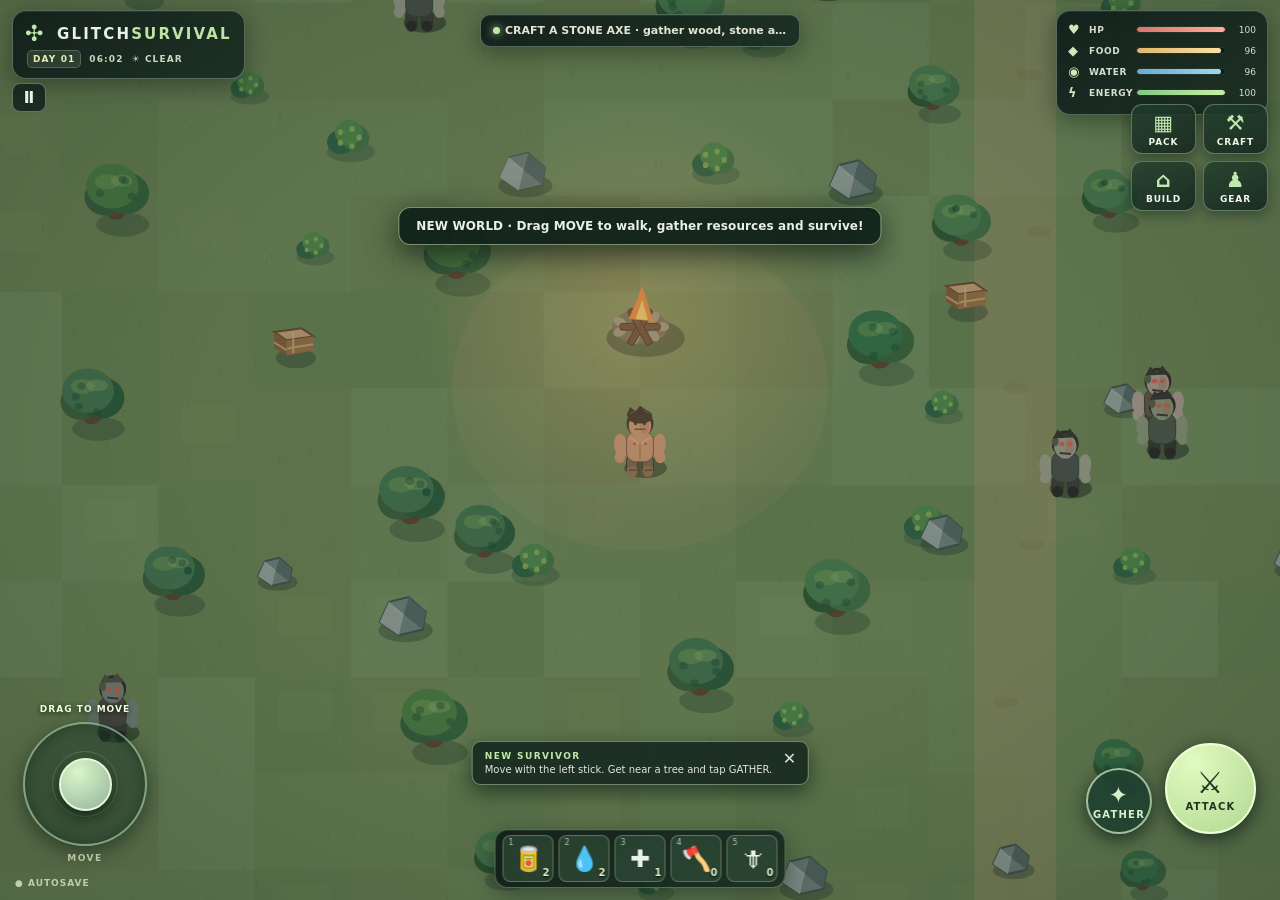
==== commit 54c43dd6: "Polish V2.4 remove button label for iPhone landscape" ====
--- a/afterfall_survival.html
+++ b/afterfall_survival.html
@@ -444,7 +444,7 @@
  $('build-action').disabled=buildMode.mode==='place'?!result?.ok:!selected;
  $('build-remove').classList.toggle('hidden',buildMode.mode==='place');
  $('build-remove').disabled=buildMode.mode==='edit'&&!selected;
- $('build-remove').textContent=selected?'⌫ REMOVE '+(isBarrier(selected.kind)?'WALL':selected.kind.toUpperCase()):'⌫ REMOVE';
+ $('build-remove').textContent='⌫ REMOVE';
  $('build-rotate').classList.remove('hidden');
  $('build-rotate').textContent=buildMode.mode==='edit'?'▥ WALLS':'↻ ROTATE';
  $('build-material').textContent=buildMode.mode==='place'?Object.entries(r.cost).map(([id,qty])=>`${TYPES[id]?.emoji||'▪'} ${state.inventory[id]||0}/${qty}`).join('  '):
